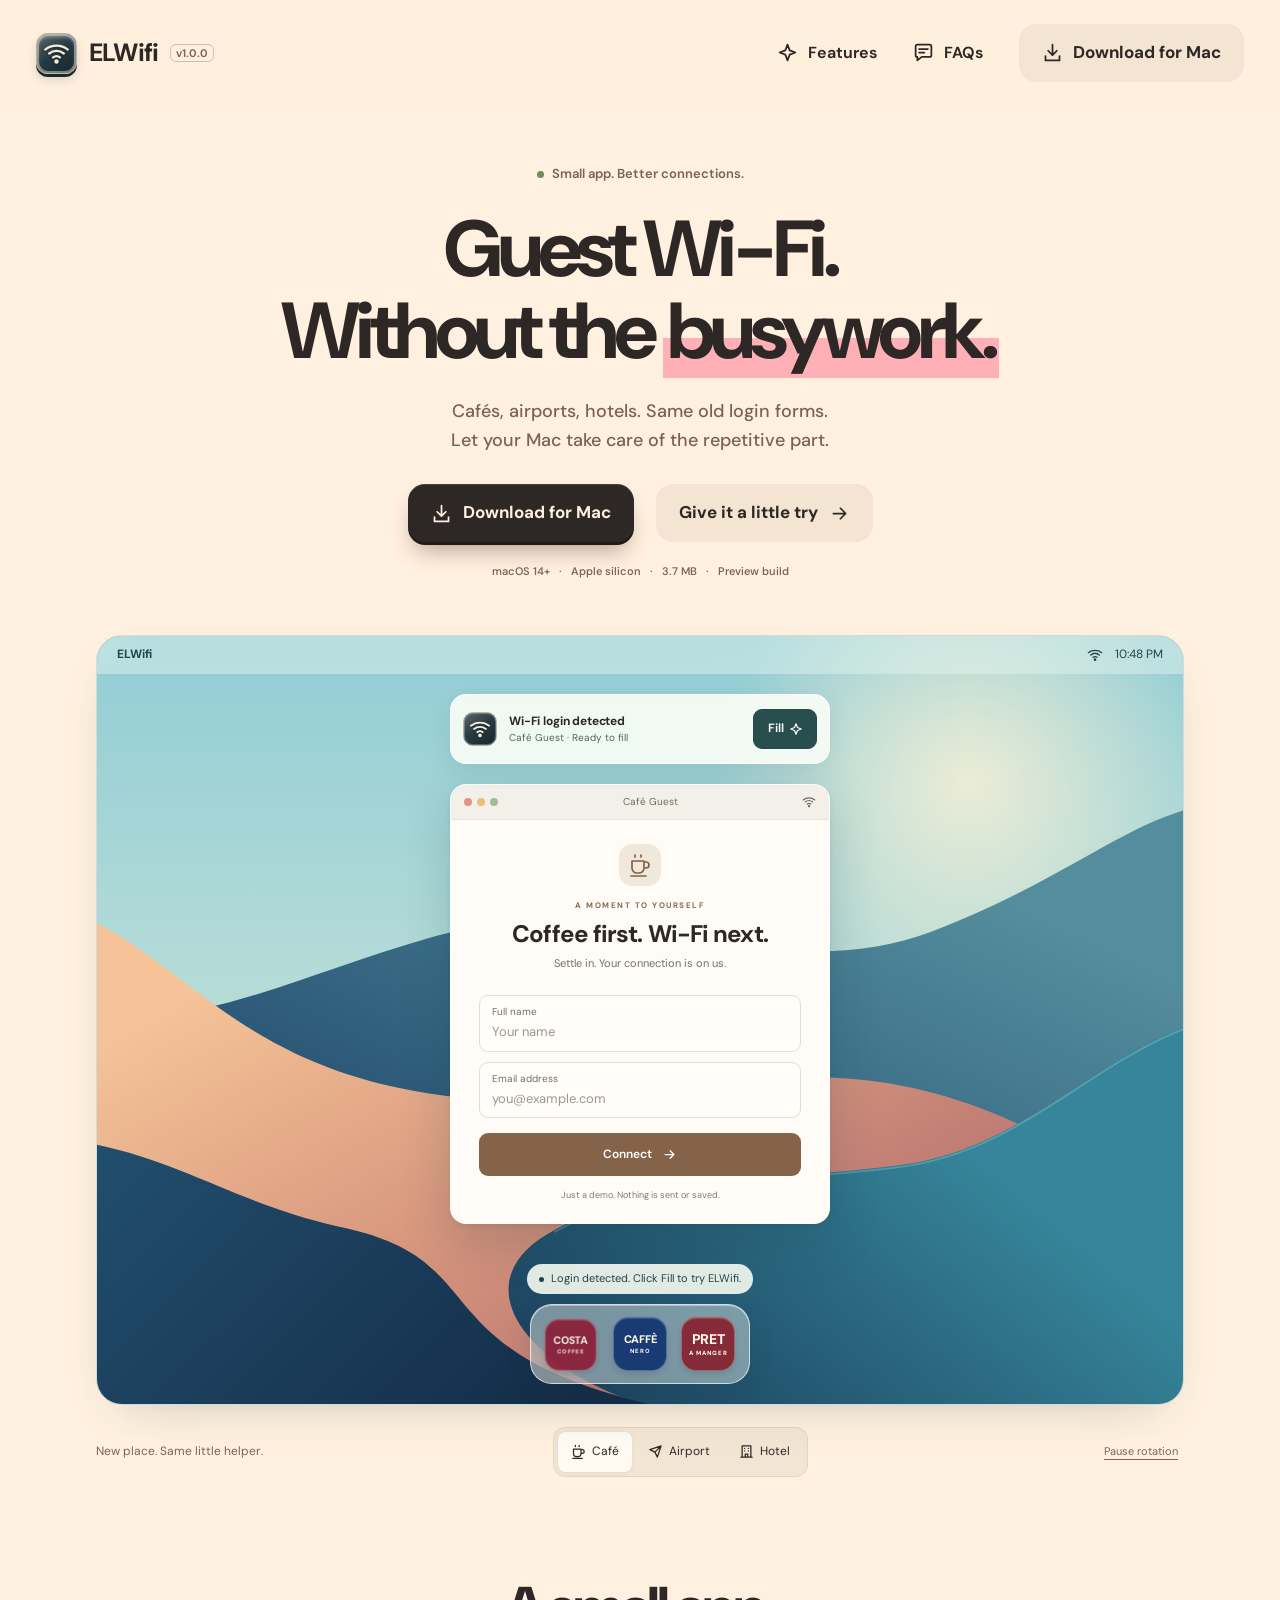
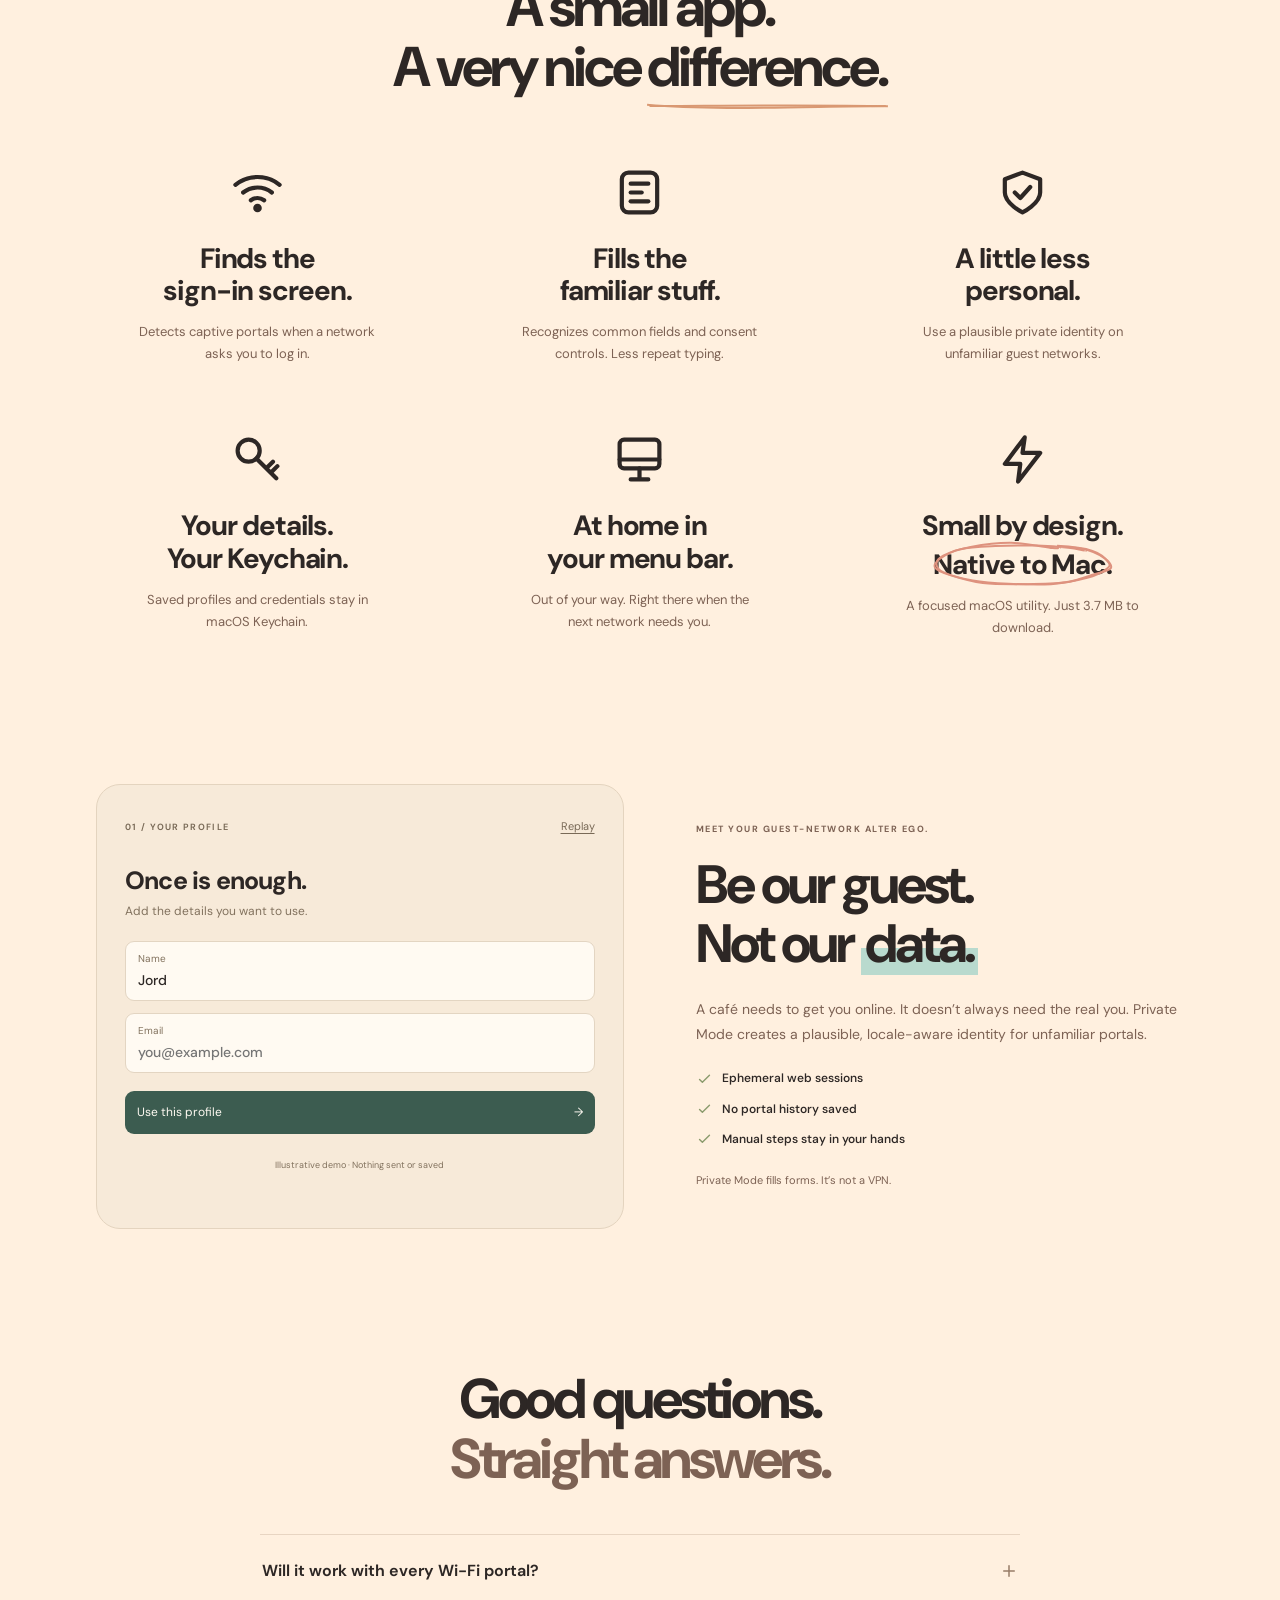
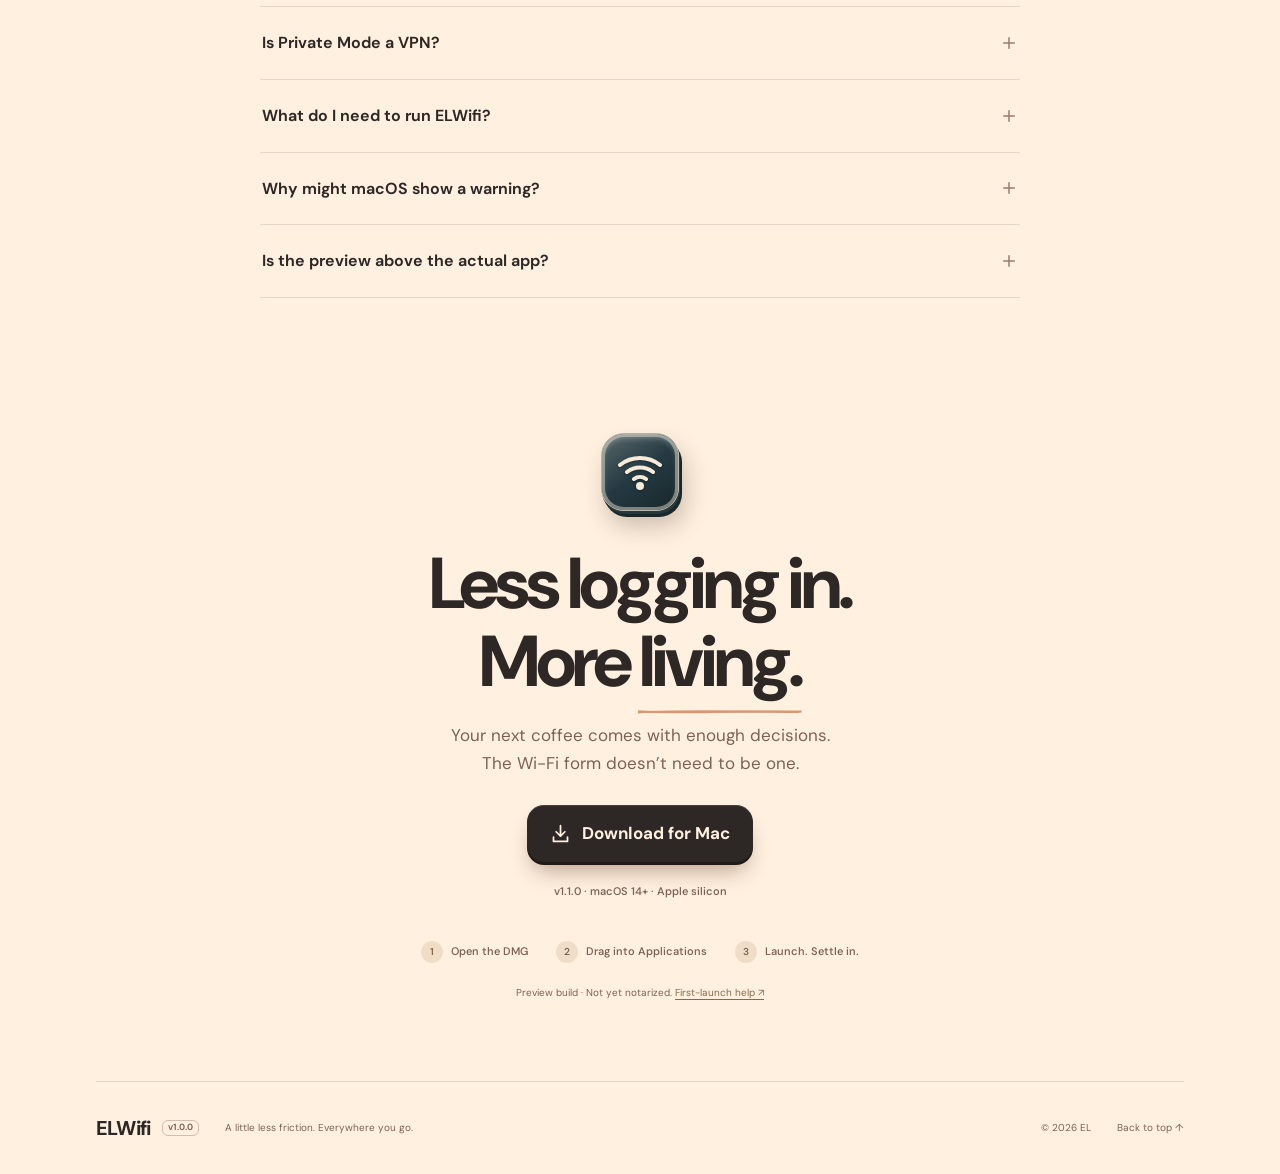
==== elwifi/index.html @ f9d429a5 "Show current app download size" ====
<!doctype html>
<html lang="en">
  <head>
    <meta charset="UTF-8" />
    <link rel="canonical" href="https://duuberian.com/elwifi/" />
    <meta name="viewport" content="width=device-width, initial-scale=1" />
    <meta name="theme-color" content="#fff0df" />
    <meta
      name="description"
      content="Guest Wi-Fi without the busywork. ELWifi helps fill captive portal login forms on your Mac, with private identities and Keychain storage."
    />
    <meta
      property="og:title"
      content="ELWifi — Guest Wi-Fi. Without the busywork."
    />
    <meta
      property="og:description"
      content="A quietly useful Mac app for cafés, airports, and everywhere in between."
    />
    <link rel="icon" href="assets/elwifi-logo.svg" type="image/svg+xml" />
    <link rel="preconnect" href="https://fonts.googleapis.com" />
    <link rel="preconnect" href="https://fonts.gstatic.com" crossorigin />
    <link
      href="https://fonts.googleapis.com/css2?family=DM+Sans:wght@400;450;500;550;600;650;700;750;800&display=swap"
      rel="stylesheet"
    />
    <link rel="preload" href="assets/desktop-wallpaper.svg" as="image" />
    <link rel="stylesheet" href="styles.css?v=16" />
    <title>ELWifi — Guest Wi-Fi. Without the busywork.</title>
  </head>
  <body>
    <a class="skip-link" href="#main">Skip to content</a>
    <svg
      class="icon-library"
      xmlns="http://www.w3.org/2000/svg"
      aria-hidden="true"
    >
      <defs>
        <symbol id="i-wifi" viewBox="0 0 24 24">
          <path
            d="M2 8.5a16 16 0 0 1 20 0M5.5 12a10.5 10.5 0 0 1 13 0M9 15.5a5 5 0 0 1 6 0"
          />
          <circle cx="12" cy="19" r="1" />
        </symbol>
        <symbol id="i-arrow" viewBox="0 0 24 24">
          <path d="M5 12h14m-6-6 6 6-6 6" />
        </symbol>
        <symbol id="i-download" viewBox="0 0 24 24">
          <path d="M12 3v12m-5-5 5 5 5-5M4 16v5h16v-5" />
        </symbol>
        <symbol id="i-shield" viewBox="0 0 24 24">
          <path d="m12 3 8 3v6c0 5-8 9-8 9s-8-4-8-9V6l8-3Z" />
          <path d="m8.5 12 2.5 2.5 4.5-5" />
        </symbol>
        <symbol id="i-form" viewBox="0 0 24 24">
          <rect x="4" y="3" width="16" height="18" rx="3" />
          <path d="M8 8h8M8 12h5M8 16h8" />
        </symbol>
        <symbol id="i-check" viewBox="0 0 24 24">
          <path d="m5 12 4 4L19 6" />
        </symbol>
        <symbol id="i-key" viewBox="0 0 24 24">
          <circle cx="8" cy="8" r="5" />
          <path d="m11.5 11.5 9 9M16 16l3-3m-1 5 3-3" />
        </symbol>
        <symbol id="i-mac" viewBox="0 0 24 24">
          <rect x="3" y="3" width="18" height="13" rx="2" />
          <path d="M8 21h8m-4-5v5M3 12h18" />
        </symbol>
        <symbol id="i-user" viewBox="0 0 24 24">
          <circle cx="12" cy="8" r="4" />
          <path d="M4 21v-2a8 8 0 0 1 16 0v2" />
        </symbol>
        <symbol id="i-plus" viewBox="0 0 24 24">
          <path d="M12 5v14M5 12h14" />
        </symbol>
        <symbol id="i-folder" viewBox="0 0 24 24">
          <path
            d="M3 8V5a2 2 0 0 1 2-2h5l3 4h6a2 2 0 0 1 2 2v10a2 2 0 0 1-2 2H5a2 2 0 0 1-2-2V8Z"
          />
        </symbol>
        <symbol id="i-coffee" viewBox="0 0 24 24">
          <path
            d="M4 8h12v7a5 5 0 0 1-5 5H9a5 5 0 0 1-5-5V8ZM16 9h2a3 3 0 1 1 0 6h-2M3 23h15M7 2v2m6-2v2"
          />
        </symbol>
        <symbol id="i-plane" viewBox="0 0 24 24">
          <path d="m21 3-6 18-4-8-8-4L21 3ZM11 13 21 3" />
        </symbol>
        <symbol id="i-hotel" viewBox="0 0 24 24">
          <path
            d="M5 21V3h14v18M3 21h18M10 21v-5h4v5M9 7h.01M15 7h.01M9 11h.01M15 11h.01"
          />
        </symbol>
        <symbol id="i-spark" viewBox="0 0 24 24">
          <path
            d="m12 3 2.5 6.5L21 12l-6.5 2.5L12 21l-2.5-6.5L3 12l6.5-2.5L12 3Z"
          />
        </symbol>
        <symbol id="i-chat" viewBox="0 0 24 24">
          <path
            d="M5 3h14a2 2 0 0 1 2 2v10a2 2 0 0 1-2 2h-9l-5 4v-4a2 2 0 0 1-2-2V5a2 2 0 0 1 2-2Z"
          />
          <path d="M7 8h10M7 12h6" />
        </symbol>
        <symbol id="i-bolt" viewBox="0 0 24 24">
          <path d="m13 2-9 12h7l-1 8 10-13h-8l1-7Z" />
        </symbol>
        <symbol id="i-reset" viewBox="0 0 24 24">
          <path d="M3 10a9 9 0 1 1 1 8M3 4v6h6" />
        </symbol>
      </defs>
    </svg>
    <header class="site-header">
      <a class="brand" href="#top" aria-label="ELWifi home"
        ><span class="app-icon app-icon-small"
          ><svg class="icon" aria-hidden="true">
            <use href="#i-wifi" /></svg></span
        >ELWifi<span class="version">v1.0.0</span></a
      >
      <nav id="main-nav" aria-label="Main navigation">
        <a href="#how"
          ><svg class="icon" aria-hidden="true"><use href="#i-spark" /></svg
          >Features</a
        ><a href="#faq"
          ><svg class="icon" aria-hidden="true"><use href="#i-chat" /></svg
          >FAQs</a
        ><a
          class="button button-soft header-download"
          href="downloads/ELWifi.dmg"
          download
          ><svg class="icon" aria-hidden="true"><use href="#i-download" /></svg
          >Download for Mac</a
        >
      </nav>
      <button
        class="menu-button"
        type="button"
        aria-label="Open menu"
        aria-controls="main-nav"
        aria-expanded="false"
      >
        <span></span><span></span>
      </button>
    </header>
    <main id="main">
      <section class="hero wrap" id="top">
        <p class="hero-overline">
          <span class="status-dot"></span> Small app. Better connections.
        </p>
        <h1>
          Guest Wi-Fi.<br />Without the <span class="marker">busywork.</span>
        </h1>
        <p class="hero-intro">
          Cafés, airports, hotels. Same old login forms.<br />Let your Mac take
          care of the repetitive part.
        </p>
        <div class="hero-actions">
          <a class="button button-primary" href="downloads/ELWifi.dmg" download
            ><svg class="icon" aria-hidden="true">
              <use href="#i-download" /></svg
            >Download for Mac</a
          ><a class="button button-soft" href="#demo"
            >Give it a little try<svg class="icon" aria-hidden="true">
              <use href="#i-arrow" /></svg
          ></a>
        </div>
        <p class="compatibility">
          macOS 14+ <span>·</span> Apple silicon <span>·</span> 3.7 MB
          <span>·</span> Preview build
        </p>
      </section>
      <section
        class="demo-section wrap"
        id="demo"
        aria-label="Interactive ELWifi demonstration"
      >
        <div class="desktop" data-state="detecting" data-network="cafe">
          <div class="desktop-menubar">
            <span class="desktop-app"><strong>ELWifi</strong></span>
            <span class="desktop-system"><svg class="icon" aria-hidden="true"><use href="#i-wifi" /></svg><time id="demo-clock" aria-label="Local time"></time></span>
          </div>
          <div class="demo-notification" hidden>
            <span class="app-icon app-icon-tiny"><svg class="icon" aria-hidden="true"><use href="#i-wifi" /></svg></span>
            <div><strong id="notification-title">Wi-Fi login detected</strong><span id="notification-text">Café Guest · Ready to fill</span></div>
            <button id="demo-fill" type="button">Fill<svg class="icon" aria-hidden="true"><use href="#i-spark" /></svg></button>
          </div>
          <div class="portal-window">
            <div class="window-toolbar"><span class="traffic-lights" aria-hidden="true"><i></i><i></i><i></i></span><span id="network-name">Café Guest</span><svg class="icon" aria-hidden="true"><use href="#i-wifi" /></svg></div>
            <div class="portal-content">
              <span class="venue-icon"><svg class="icon" aria-hidden="true"><use id="venue-icon-use" href="#i-coffee" /></svg></span>
              <p class="portal-eyebrow" id="portal-eyebrow">A MOMENT TO YOURSELF</p>
              <h2 id="portal-title">Coffee first. Wi-Fi next.</h2>
              <p class="portal-description" id="portal-description">Settle in. Your connection is on us.</p>
              <form id="portal-form" autocomplete="off">
                <div class="demo-fields" id="demo-fields">
                  <label class="mock-field" for="demo-name"><span>Full name</span><input id="demo-name" type="text" placeholder="Your name" required maxlength="80" autocomplete="off" /></label>
                  <label class="mock-field" for="demo-email"><span>Email address</span><input id="demo-email" type="email" placeholder="you@example.com" required maxlength="120" autocomplete="off" /></label>
                </div>
                <div class="success-content" id="success-content" hidden><span class="success-ring"><svg class="icon" aria-hidden="true"><use href="#i-check" /></svg></span><strong>You’re all set.</strong><p>A little less typing. A little more living.</p></div>
                <button class="demo-action" id="demo-action" type="submit"><span>Connect</span><svg class="icon" aria-hidden="true"><use href="#i-arrow" /></svg></button>
              </form>
              <p class="demo-disclaimer">Just a demo. Nothing is sent or saved.</p>
            </div>
          </div>
          <div class="cafe-dock" role="img" aria-label="Rotating café names: Starbucks, Costa, Caffè Nero, Pret and Tim Hortons. Illustrative only.">
            <div class="cafe-dock-track" aria-hidden="true"></div>
          </div>
          <p class="desktop-caption"><span class="status-dot"></span><span id="demo-caption">Looking for a Wi-Fi login…</span></p>
        </div>
        <div class="demo-controls">
          <p>New place. Same little helper.</p>
          <div class="network-picker" role="group" aria-label="Choose a demo network">
            <button type="button" data-network="cafe" aria-pressed="true"><svg class="icon" aria-hidden="true"><use href="#i-coffee" /></svg>Café</button>
            <button type="button" data-network="airport" aria-pressed="false"><svg class="icon" aria-hidden="true"><use href="#i-plane" /></svg>Airport</button>
            <button type="button" data-network="hotel" aria-pressed="false"><svg class="icon" aria-hidden="true"><use href="#i-hotel" /></svg>Hotel</button>
          </div>
          <button class="demo-pause" id="demo-pause" type="button" aria-pressed="false">Pause rotation</button>
        </div>
        <p
          class="sr-only"
          role="status"
          aria-live="polite"
          id="demo-status"
        ></p>
        <noscript
          ><p class="noscript-note">
            This is an illustrative preview. Enable JavaScript to try the
            form-filling demo; downloads and FAQs work without it.
          </p></noscript
        >
      </section>
      <section class="features wrap section" id="how">
        <h2 class="section-title">
          A small app.<br />A very nice
          <span class="drawn-underline">difference.</span>
        </h2>
        <div class="feature-grid">
          <article>
            <svg class="feature-icon icon feature-wifi" viewBox="0 0 24 24" aria-hidden="true">
              <circle cx="12" cy="19" r="1" />
              <path class="signal-wave" style="--delay: 0ms" d="M9 15.5a5 5 0 0 1 6 0" />
              <path class="signal-wave" style="--delay: 140ms" d="M5.5 12a10.5 10.5 0 0 1 13 0" />
              <path class="signal-wave" style="--delay: 280ms" d="M2 8.5a16 16 0 0 1 20 0" />
            </svg>
            <h3>Finds the<br />sign-in screen.</h3>
            <p>Detects captive portals when a network asks you to log in.</p>
          </article>
          <article>
            <svg class="feature-icon icon feature-form" viewBox="0 0 24 24" aria-hidden="true">
              <rect x="4" y="3" width="16" height="18" rx="3" />
              <path class="form-line" pathLength="1" style="--delay: 0ms" d="M8 8h8" />
              <path class="form-line" pathLength="1" style="--delay: 180ms" d="M8 12h5" />
              <path class="form-line" pathLength="1" style="--delay: 360ms" d="M8 16h8" />
            </svg>
            <h3>Fills the<br />familiar stuff.</h3>
            <p>
              Recognizes common fields and consent controls. Less repeat typing.
            </p>
          </article>
          <article>
            <svg class="feature-icon icon feature-shield" viewBox="0 0 24 24" aria-hidden="true">
              <path class="shield-outline" d="m12 3 8 3v6c0 5-8 9-8 9s-8-4-8-9V6l8-3Z" />
              <path class="shield-check" pathLength="1" d="m8.5 12 2.5 2.5 4.5-5" />
            </svg>
            <h3>A little less<br />personal.</h3>
            <p>
              Use a plausible private identity on unfamiliar guest networks.
            </p>
          </article>
          <article>
            <svg class="feature-icon icon feature-key" viewBox="0 0 24 24" aria-hidden="true">
              <g class="key-body"><circle cx="8" cy="8" r="5" />
                <path d="m11.5 11.5 9 9M16 16l3-3m-1 5 3-3" /></g>
              <path class="key-click icon-detail" pathLength="1" d="M18 5h3M18 2l2-2M20 8l2 1" />
            </svg>
            <h3>Your details.<br />Your Keychain.</h3>
            <p>Saved profiles and credentials stay in macOS Keychain.</p>
          </article>
          <article>
            <svg class="feature-icon icon feature-mac" viewBox="0 0 24 24" aria-hidden="true">
              <rect x="3" y="3" width="18" height="13" rx="2" />
              <path d="M8 21h8m-4-5v5M3 12h18" />
              <rect class="screen-light icon-detail" x="5" y="5" width="14" height="5" rx="1" stroke="none" fill="currentColor" />
              <path class="screen-menu icon-detail" pathLength="1" d="M6 7h3m3 0h6" />
            </svg>
            <h3>At home in<br />your menu bar.</h3>
            <p>Out of your way. Right there when the next network needs you.</p>
          </article>
          <article>
            <svg class="feature-icon icon feature-bolt" viewBox="0 0 24 24" aria-hidden="true">
              <path class="bolt-outline" d="m13 2-9 12h7l-1 8 10-13h-8l1-7Z" />
              <path class="bolt-charge icon-detail" pathLength="1" d="m13 2-9 12h7l-1 8 10-13h-8l1-7Z" />
              <path class="bolt-rays icon-detail" d="m3 4 2 2m14 12 2 2M1 17h3m16-13h3" />
            </svg>
            <h3>
              Small by design.<br /><span class="drawn-circle"
                >Native to Mac.</span
              >
            </h3>
            <p>A focused macOS utility. Just 3.7 MB to download.</p>
          </article>
        </div>
      </section>
      <section class="privacy wrap" id="privacy">
        <div class="privacy-art profile-demo" aria-label="How a saved profile fills a Wi-Fi login">
          <div class="profile-demo-heading"><span id="profile-step">01 / YOUR PROFILE</span><button type="button" id="profile-replay">Replay</button></div>
          <form id="profile-demo-form" autocomplete="off">
            <h3>Once is enough.</h3>
            <p>Add the details you want to use.</p>
            <label>Name<input id="profile-name" placeholder="Your guest name" required maxlength="80" /></label>
            <label>Email<input id="profile-email" type="email" placeholder="you@example.com" required maxlength="120" /></label>
            <button class="profile-primary" type="submit">Use this profile <span aria-hidden="true">→</span></button>
          </form>
          <div id="profile-login" hidden>
            <div class="profile-detected"><svg class="icon" aria-hidden="true"><use href="#i-wifi" /></svg><span>Wi-Fi login detected</span><button type="button" id="profile-fill">Fill</button></div>
            <h3>Hello, café Wi-Fi.</h3>
            <p>Your profile is ready when you need it.</p>
            <div class="profile-result"><span>Name</span><strong id="profile-result-name">Your name</strong></div>
            <div class="profile-result"><span>Email</span><strong id="profile-result-email">Your email</strong></div>
            <p id="profile-result-status" role="status">One click. Your details, filled in.</p>
          </div>
          <p class="profile-footnote">Illustrative demo · Nothing sent or saved</p>
        </div>
        <div class="privacy-copy">
          <p class="eyebrow">MEET YOUR GUEST-NETWORK ALTER EGO.</p>
          <h2>
            Be our guest.<br />Not our
            <span class="marker marker-small">data.</span>
          </h2>
          <p>
            A café needs to get you online. It doesn’t always need the real you.
            Private Mode creates a plausible, locale-aware identity for
            unfamiliar portals.
          </p>
          <ul>
            <li>
              <svg class="icon" aria-hidden="true"><use href="#i-check" /></svg
              >Ephemeral web sessions
            </li>
            <li>
              <svg class="icon" aria-hidden="true"><use href="#i-check" /></svg
              >No portal history saved
            </li>
            <li>
              <svg class="icon" aria-hidden="true"><use href="#i-check" /></svg
              >Manual steps stay in your hands
            </li>
          </ul>
          <p class="privacy-note">Private Mode fills forms. It’s not a VPN.</p>
        </div>
      </section>
      <section class="faq section wrap" id="faq">
        <h2 class="section-title">
          Good questions.<br /><span class="muted">Straight answers.</span>
        </h2>
        <div class="faq-list">
          <details>
            <summary>
              Will it work with every Wi-Fi portal?<svg
                class="icon"
                aria-hidden="true"
              >
                <use href="#i-plus" />
              </svg>
            </summary>
            <p>
              ELWifi recognizes common login fields and consent controls, but
              portals vary. CAPTCHAs, payment screens, verification codes, and
              unusual steps still need your attention. It helps with sign-in; it
              doesn’t bypass network access requirements.
            </p>
          </details>
          <details>
            <summary>
              Is Private Mode a VPN?<svg class="icon" aria-hidden="true">
                <use href="#i-plus" />
              </svg>
            </summary>
            <p>
              No. Private Mode generates an identity for portal form fields. It
              doesn’t encrypt your internet traffic, hide your IP address, or
              make a public network secure. Use a trusted VPN if you need that
              protection.
            </p>
          </details>
          <details>
            <summary>
              What do I need to run ELWifi?<svg class="icon" aria-hidden="true">
                <use href="#i-plus" />
              </svg>
            </summary>
            <p>
              An Apple silicon Mac running macOS 14 or later. Download the 2.7
              MB disk image, open it, drag ELWifi into Applications, then launch
              the app. You’ll find it in your menu bar.
            </p>
          </details>
          <details id="launch-faq">
            <summary>
              Why might macOS show a warning?<svg
                class="icon"
                aria-hidden="true"
              >
                <use href="#i-plus" />
              </svg>
            </summary>
            <p>
              This preview build is not notarized. If macOS blocks launch, try
              right-clicking ELWifi in Applications and choosing Open. On newer
              macOS versions, you may need to allow it in System Settings →
              Privacy &amp; Security. Only open software you trust.
            </p>
          </details>
          <details>
            <summary>
              Is the preview above the actual app?<svg
                class="icon"
                aria-hidden="true"
              >
                <use href="#i-plus" />
              </svg>
            </summary>
            <p>
              It’s an interactive illustration of the workflow, not a live
              version of the macOS app. The example names and email addresses
              are fictional. Nothing is submitted to a network, and the demo
              doesn’t read or change your Wi-Fi settings.
            </p>
          </details>
        </div>
      </section>
      <section class="install wrap" id="install">
        <span class="app-icon app-icon-large"
          ><svg class="icon" aria-hidden="true"><use href="#i-wifi" /></svg
        ></span>
        <h2>
          Less logging in.<br />More
          <span class="drawn-underline">living.</span>
        </h2>
        <p>
          Your next coffee comes with enough decisions.<br />The Wi-Fi form
          doesn’t need to be one.
        </p>
        <a class="button button-primary" href="downloads/ELWifi.dmg" download
          ><svg class="icon" aria-hidden="true"><use href="#i-download" /></svg
          >Download for Mac</a
        >
        <p class="compatibility">v1.1.0 · macOS 14+ · Apple silicon</p>
        <ol class="install-steps">
          <li><span>1</span>Open the DMG</li>
          <li><span>2</span>Drag into Applications</li>
          <li><span>3</span>Launch. Settle in.</li>
        </ol>
        <p class="preview-note">
          Preview build · Not yet notarized.
          <a href="#launch-faq" id="launch-help">First-launch help ↗</a>
        </p>
      </section>
    </main>
    <footer class="wrap">
      <a class="brand" href="#top" aria-label="ELWifi home"
        >ELWifi<span class="version">v1.0.0</span></a
      >
      <p>A little less friction. Everywhere you go.</p>
      <span>© 2026 EL</span><a href="#top">Back to top ↑</a>
    </footer>
    <div class="download-toast" role="status" aria-live="polite">
      <span class="toast-icon"
        ><svg class="icon" aria-hidden="true">
          <use href="#i-download" /></svg></span
      ><span
        ><strong>Your download is starting.</strong
        ><small>Open the DMG, then drag ELWifi to Applications.</small></span
      >
    </div>
    <script src="script.js?v=13"></script>
  </body>
</html>
---- elwifi/styles.css ----
/* ELWifi — warm, tactile, playful. Shared tokens keep product and page coherent. */
:root {
  --paper: #fff0df;
  --ink: #2d2725;
  --muted: #7d6254;
  --soft: #f4e4d2;
  --line: #e8d5c2;
  --pink: #ffb0b6;
  --blue: #244f66;
  --mint: #d5ebc7;
  --font: "DM Sans", sans-serif;
  --spring: cubic-bezier(0.22, 1, 0.36, 1);
}
* {
  box-sizing: border-box;
}
html {
  scroll-behavior: smooth;
  scroll-padding-top: 110px;
}
body {
  margin: 0;
  background: var(--paper);
  color: var(--ink);
  font: 16px/1.6 var(--font);
  -webkit-font-smoothing: antialiased;
}
button,
a,
summary {
  -webkit-tap-highlight-color: transparent;
}
button {
  font: inherit;
  cursor: pointer;
}
a {
  color: inherit;
  text-decoration: none;
}
button {
  color: inherit;
}
h1,
h2,
h3,
p {
  margin: 0;
}
h1,
h2,
h3 {
  line-height: 1.08;
  letter-spacing: -0.055em;
  font-weight: 750;
}
svg {
  display: block;
}
.icon {
  width: 24px;
  height: 24px;
  fill: none;
  stroke: currentColor;
  stroke-width: 2;
  stroke-linecap: round;
  stroke-linejoin: round;
  flex-shrink: 0;
}
.icon-library {
  position: absolute;
  width: 0;
  height: 0;
  overflow: hidden;
}
.wrap {
  width: min(1088px, calc(100% - 64px));
  margin-inline: auto;
}
.section {
  padding-block: 105px;
}
.section-title {
  font-size: 56px;
  text-align: center;
}
.muted {
  color: var(--muted);
}
[hidden] {
  display: none !important;
}
.sr-only {
  position: absolute;
  width: 1px;
  height: 1px;
  padding: 0;
  margin: -1px;
  overflow: hidden;
  clip-path: inset(50%);
  white-space: nowrap;
  border: 0;
}
::selection {
  background: var(--pink);
  color: var(--ink);
}
a:focus-visible,
button:focus-visible,
summary:focus-visible {
  outline: 3px solid #32718b;
  outline-offset: 5px;
}
.skip-link {
  position: fixed;
  top: -100px;
  left: 20px;
  z-index: 30;
  padding: 12px 22px;
  background: var(--ink);
  color: var(--paper);
  border-radius: 12px;
}
.skip-link:focus {
  top: 12px;
}
.site-header {
  position: sticky;
  top: 0;
  z-index: 20;
  display: flex;
  align-items: center;
  justify-content: space-between;
  gap: 24px;
  min-height: 106px;
  padding: 22px 36px;
  background: #fff0dfe8;
  backdrop-filter: blur(18px);
}
.brand {
  display: inline-flex;
  align-items: center;
  gap: 12px;
  font-size: 25px;
  font-weight: 750;
  letter-spacing: -0.8px;
}
.version {
  align-self: center;
  margin-top: 0;
  padding: 1px 5px;
  border: 1px solid #d7bcaa;
  border-radius: 6px;
  font-size: 11px;
  color: var(--muted);
  font-weight: 650;
  letter-spacing: -0.1px;
  line-height: 1.3;
}
.app-icon {
  display: grid;
  place-items: center;
  width: 54px;
  height: 54px;
  flex-shrink: 0;
  border-radius: 16px;
  background: linear-gradient(145deg, #5a676b, #243a42 50%, #18272b);
  border: 1px solid #b8b3a6;
  box-shadow:
    inset 0 0 0 2px #e2d9c87a,
    inset 0 3px 4px #ffffff63,
    0 3px 0 #1a292e,
    0 6px 10px #31241926;
  color: #f6ebd9;
}
.app-icon .icon {
  width: 32px;
  height: 32px;
  filter: drop-shadow(0 1px 1px #0005);
}
.app-icon-small {
  width: 41px;
  height: 41px;
  border-radius: 12px;
}
.app-icon-small .icon {
  width: 27px;
  height: 27px;
}
.site-header nav {
  display: flex;
  align-items: center;
  gap: 36px;
  font-weight: 650;
}
.site-header nav > a {
  display: flex;
  align-items: center;
  gap: 10px;
}
.site-header nav > a:not(.button):hover {
  color: #8c6755;
}
.site-header nav .icon {
  width: 21px;
  height: 21px;
}
.menu-button {
  display: none;
}
.button {
  display: inline-flex;
  align-items: center;
  justify-content: center;
  gap: 11px;
  padding: 17px 23px;
  border-radius: 17px;
  font-size: 17px;
  font-weight: 700;
  line-height: 1.4;
  transition:
    transform 0.25s var(--spring),
    box-shadow 0.25s,
    background 0.25s;
}
.button .icon {
  width: 21px;
  height: 21px;
}
.button-primary {
  background: var(--ink);
  color: var(--paper);
  box-shadow:
    inset 0 1px 1px #ffffff20,
    0 3px 0 #201b17,
    0 14px 22px -7px #56332070;
}
.button-primary:hover {
  transform: translateY(-3px);
  box-shadow:
    inset 0 1px 1px #ffffff20,
    0 3px 0 #201b17,
    0 18px 26px -6px #56332060;
  background: #403430;
}
.button-primary:active {
  transform: translateY(1px);
  box-shadow:
    0 1px 0 #201b17,
    0 5px 12px #56332030;
}
.button-soft {
  background: var(--soft);
}
.button-soft:hover {
  background: #edd9c5;
  transform: translateY(-2px);
}
.hero {
  text-align: center;
  padding-top: 58px;
  padding-bottom: 54px;
}
.hero-overline {
  font-size: 13px;
  font-weight: 600;
  color: var(--muted);
  display: flex;
  align-items: center;
  justify-content: center;
  gap: 8px;
}
.status-dot {
  display: inline-block;
  width: 7px;
  height: 7px;
  border-radius: 50%;
  background: #708c5e;
  flex-shrink: 0;
}
.hero h1 {
  font-size: clamp(54px, 6.2vw, 90px);
  margin: 23px auto 24px;
  letter-spacing: -0.065em;
  line-height: 1.04;
  max-width: 1080px;
}
.marker {
  background: linear-gradient(
    transparent 57%,
    var(--pink) 57%,
    var(--pink) 95%,
    transparent 95%
  );
  padding-inline: 4px;
  border-radius: 3px;
  white-space: nowrap;
}
.hero-intro {
  color: var(--muted);
  font-size: 18px;
  font-weight: 500;
  line-height: 1.6;
}
.hero-actions {
  display: flex;
  justify-content: center;
  align-items: center;
  gap: 22px;
  margin-top: 30px;
}
.compatibility {
  margin-top: 21px;
  font-size: 11px;
  font-weight: 550;
  color: var(--muted);
}
.compatibility span {
  margin-inline: 6px;
}
/* A quiet desktop, one portal, one helpful notification. */
.desktop {
  --venue: #846348;
  --venue-soft: #f1e8dc;
  height: 770px;
  position: relative;
  overflow: hidden;
  isolation: isolate;
  border-radius: 26px;
  border: 1px solid #d0dcd6;
  background: #8bc5ce url("assets/desktop-wallpaper.svg") center/cover;
  box-shadow: 0 18px 48px -30px #314a4b66;
}
.desktop[data-network="airport"] { --venue: #356376; --venue-soft: #e4eef1; }
.desktop[data-network="hotel"] { --venue: #626d50; --venue-soft: #e9ecdf; }
.desktop-menubar { height: 38px; padding: 0 20px; display: flex; align-items: center; justify-content: space-between; background: #edf7f06b; backdrop-filter: blur(15px); color: #24434a; }
.desktop-app, .desktop-system { display: flex; align-items: center; gap: 12px; font-size: 12px; }
.desktop-menubar .icon { width: 16px; height: 16px; }
#demo-clock { font-variant-numeric: tabular-nums; min-width: 48px; }
.demo-notification { position: absolute; top: 58px; left: 50%; transform: translateX(-50%); width: 380px; min-height: 70px; display: flex; align-items: center; gap: 12px; padding: 12px; border: 1px solid #ffffffc9; border-radius: 16px; background: #f9fcf6eb; backdrop-filter: blur(20px); box-shadow: 0 8px 25px #23434b18; z-index: 4; animation: notification-in .35s ease-out; }
@keyframes notification-in { from { opacity: 0; translate: 0 -7px; } to { opacity: 1; translate: 0 0; } }
.app-icon-tiny { width: 34px; height: 34px; border-radius: 10px; flex-shrink: 0; box-shadow: inset 0 0 0 1px #ffffff40; }
.app-icon-tiny .icon { width: 22px; height: 22px; }
.demo-notification > div { flex: 1; min-width: 0; }
.demo-notification strong { display: block; font-size: 12px; letter-spacing: -.15px; line-height: 1.5; }
.demo-notification div > span { display: block; color: #536463; font-size: 10px; line-height: 1.5; }
#demo-fill { flex-shrink: 0; min-width: 64px; min-height: 40px; display: flex; align-items: center; justify-content: center; gap: 5px; padding: 8px 10px; border: 1px solid #264b4b; border-radius: 9px; background: #294e4e; color: #fff; font-size: 12px; font-weight: 650; }
#demo-fill .icon { width: 14px; height: 14px; }
#demo-fill:disabled { cursor: default; background: #e5eee2; border-color: #d5dfd1; color: #496348; }
.portal-window { position: absolute; top: 148px; left: 50%; transform: translateX(-50%); width: 380px; overflow: hidden; border: 1px solid #ffffffcf; border-radius: 16px; background: #fffcf7; box-shadow: 0 18px 50px #183a4533, 0 2px 5px #183a4514; }
.window-toolbar { height: 35px; display: flex; align-items: center; justify-content: space-between; padding: 0 13px; background: #f3f0e9; border-bottom: 1px solid #e9e5dd; color: #706b61; font-size: 10px; }
.window-toolbar > .icon { width: 14px; height: 14px; }
.traffic-lights { display: flex; gap: 5px; }
.traffic-lights i { width: 8px; height: 8px; border-radius: 50%; background: #e39488; }
.traffic-lights i:nth-child(2) { background: #e8c078; }
.traffic-lights i:nth-child(3) { background: #a3bd91; }
.portal-content { padding: 24px 28px 20px; text-align: center; }
.venue-icon { width: 42px; height: 42px; display: grid; place-items: center; margin: 0 auto 13px; border-radius: 13px; background: var(--venue-soft); color: var(--venue); }
.venue-icon .icon { width: 24px; height: 24px; stroke-width: 1.7; }
.portal-eyebrow { font-size: 8px; letter-spacing: 1.5px; color: var(--venue); font-weight: 650; margin-bottom: 8px; }
.portal-content h2 { font-size: 24px; letter-spacing: -.9px; line-height: 1.15; }
.portal-description { margin-top: 8px; color: #766f65; font-size: 11px; }
.demo-fields { display: grid; gap: 10px; margin-top: 22px; }
.mock-field { display: block; padding: 8px 12px; border: 1px solid #e2ddd3; border-radius: 9px; text-align: left; background: #fffefa; transition: background .2s, border-color .2s; }
.mock-field > span { display: block; font-size: 10px; color: #756e63; margin-bottom: 2px; }
.mock-field input { display: block; width: 100%; min-width: 0; padding: 0; border: 0; outline: none; background: transparent; color: #354a40; font: 500 13px/1.6 var(--font); }
.mock-field input::placeholder { color: #9b978e; font-weight: 400; }
.mock-field:focus-within { border-color: #638778; box-shadow: 0 0 0 3px #63877818; }
.desktop[data-state="filled"] .mock-field { background: #f5f8ef; border-color: #b9cbb0; }
.demo-action { width: 100%; min-height: 43px; display: flex; align-items: center; justify-content: center; gap: 10px; margin-top: 15px; padding: 10px 14px; border: 0; border-radius: 9px; background: var(--venue); color: #fff; font-size: 12px; font-weight: 600; transition: filter .2s; }
.demo-action:hover, #demo-fill:not(:disabled):hover { filter: brightness(1.12); }
.demo-action .icon { width: 15px; height: 15px; }
.demo-disclaimer { margin-top: 12px; color: #81796d; font-size: 9px; }
.success-content { height: 140px; display: flex; flex-direction: column; align-items: center; justify-content: center; margin-top: 22px; }
.success-ring { display: grid; place-items: center; width: 42px; height: 42px; margin-bottom: 10px; border-radius: 50%; background: #e8efdf; color: #657c51; }
.success-content > strong { font-size: 18px; letter-spacing: -.5px; }
.success-content > p { margin-top: 6px; color: #766f65; font-size: 11px; }
.desktop-caption { position: absolute; bottom: 110px; left: 50%; transform: translateX(-50%); width: max-content; max-width: calc(100% - 24px); padding: 6px 12px; border-radius: 20px; background: #f5faf0e8; display: flex; align-items: center; justify-content: center; gap: 7px; color: #23414a; font-size: 11px; }
.desktop-caption .status-dot { width: 5px; height: 5px; background: currentColor; }
.demo-controls { display: flex; align-items: center; justify-content: space-between; gap: 16px; margin-top: 22px; }
.demo-controls > p { font-size: 12px; color: var(--muted); }
.network-picker { display: flex; gap: 3px; padding: 4px; border: 1px solid #e6d5c1; border-radius: 12px; background: #f3e5d4; }
.network-picker button { min-height: 40px; display: flex; align-items: center; gap: 6px; padding: 8px 13px; border: 0; border-radius: 8px; background: transparent; font-size: 12px; }
.network-picker .icon { width: 15px; height: 15px; }
.network-picker button[aria-pressed="true"] { background: #fffbf3; box-shadow: 0 1px 4px #654d3012; }
.network-picker button:hover { background: #fffbf399; }
.demo-pause { min-height: 40px; border: 0; background: transparent; color: #796655; font-size: 11px; text-decoration: underline; text-underline-offset: 4px; }
.noscript-note { padding: 15px; text-align: center; font-size: 12px; }
.demo-section [hidden] { display: none !important; }
.features {
  padding-top: 100px;
}
.feature-grid {
  display: grid;
  grid-template-columns: repeat(3, 1fr);
  column-gap: 60px;
  row-gap: 68px;
  margin-top: 68px;
  text-align: center;
}
.feature-icon {
  width: 53px;
  height: 53px;
  margin: 0 auto 24px;
  stroke-width: 1.9;
}
.feature-grid h3 {
  font-size: 28px;
  letter-spacing: -1.1px;
  line-height: 1.15;
}
.feature-grid p {
  font-size: 13px;
  line-height: 1.7;
  color: var(--muted);
  max-width: 240px;
  margin: 14px auto 0;
}
.drawn-circle,
.drawn-underline {
  white-space: nowrap;
}
.drawn-circle {
  display: inline-block;
  margin-top: 6px;
}
.drawn-underline {
  text-decoration: underline;
  text-decoration-color: #eaa67f;
  text-decoration-thickness: 4px;
  text-underline-offset: 7px;
}
.annotations-ready .drawn-underline {
  text-decoration: none;
}
.privacy {
  display: grid;
  grid-template-columns: 1.08fr 1fr;
  gap: 72px;
  align-items: center;
  padding-block: 40px 30px;
}
.privacy-art {
  height: 430px;
  position: relative;
  overflow: hidden;
  border-radius: 32px;
  background: radial-gradient(ellipse at 30% 20%, #f8e4c6, #eed4ba 80%);
  perspective: 1000px;
}
.privacy-orbit {
  width: 430px;
  height: 430px;
  border: 1px solid #d4ac8535;
  border-radius: 50%;
  position: absolute;
  left: -50px;
  top: 45px;
}
.privacy-orbit:before,
.privacy-orbit:after {
  content: "";
  position: absolute;
  inset: 40px;
  border: 1px solid #d4ac8535;
  border-radius: 50%;
}
.privacy-orbit:after {
  inset: 80px;
}
.identity-card {
  position: absolute;
  left: 9%;
  top: 80px;
  width: 82%;
  padding: 24px;
  background: linear-gradient(135deg, #fff9e9, #f3e7cb);
  border: 1px solid #fffdf3;
  border-radius: 18px;
  box-shadow:
    1px 2px 0 #d3bca0,
    3px 5px 0 #cdb495,
    12px 28px 28px #9f715230;
  transform: rotate(-8deg) rotateY(7deg);
  transition: transform 0.5s var(--spring);
}
.identity-top {
  display: flex;
  align-items: center;
  gap: 8px;
  font-size: 7px;
  letter-spacing: 1px;
  color: #9c856c;
  font-weight: 650;
}
.identity-top .icon {
  width: 17px;
  height: 17px;
}
.identity-chip {
  margin-left: auto;
  width: 25px;
  height: 20px;
  background: linear-gradient(40deg, #c8b78b, #eee0b9, #c1af80);
  border: 1px solid #bbaa81;
  border-radius: 5px;
}
.identity-person {
  display: flex;
  align-items: center;
  gap: 14px;
  margin-block: 25px;
}
.avatar {
  width: 48px;
  height: 53px;
  display: grid;
  place-items: center;
  background: #ecdfc3;
  border-radius: 12px;
  color: #a6906b;
}
.avatar .icon {
  width: 28px;
  height: 28px;
}
.identity-person small {
  display: block;
  font-size: 6px;
  letter-spacing: 1px;
  color: #a18d73;
  margin-bottom: 5px;
}
.identity-person strong {
  font-size: 23px;
  letter-spacing: -0.8px;
  line-height: 1.2;
}
.identity-field {
  display: flex;
  flex-direction: column;
  gap: 3px;
  font-size: 10px;
}
.identity-field > span {
  color: #a18d73;
  font-size: 8px;
}
.identity-field strong {
  font-weight: 550;
}
.identity-bottom {
  display: flex;
  justify-content: space-between;
  border-top: 1px solid #e4d7bd;
  margin-top: 20px;
  padding-top: 14px;
  color: #968268;
  font-size: 7px;
}
.identity-bottom > span:first-child {
  display: flex;
  align-items: center;
  gap: 5px;
}
.identity-bottom .status-dot {
  width: 4px;
  height: 4px;
}
.keychain-tag {
  position: absolute;
  right: 7%;
  bottom: 60px;
  display: flex;
  align-items: center;
  gap: 11px;
  background: #fff9ed;
  border: 1px solid #fff;
  border-radius: 13px;
  padding: 14px 18px;
  transform: rotate(5deg);
  box-shadow: 0 12px 20px #a5805c20;
  font-size: 11px;
  font-weight: 650;
}
.keychain-tag .icon {
  width: 21px;
  height: 21px;
  color: #a38d6a;
}
.eyebrow {
  font-size: 9px;
  letter-spacing: 1.5px;
  font-weight: 700;
  color: var(--muted);
}
.privacy-copy h2 {
  font-size: 54px;
  margin-block: 20px 24px;
}
.privacy-copy > p:not(.eyebrow) {
  font-size: 14px;
  color: var(--muted);
  line-height: 1.8;
}
.marker-small {
  --pink: #b9dace;
}
.privacy-copy ul {
  list-style: none;
  padding: 0;
  margin: 22px 0;
  display: grid;
  gap: 11px;
  font-size: 12px;
  font-weight: 550;
}
.privacy-copy li {
  display: flex;
  align-items: center;
  gap: 9px;
}
.privacy-copy li .icon {
  width: 17px;
  height: 17px;
  color: #8b9b6d;
}
.privacy-copy .privacy-note {
  font-size: 11px !important;
  color: var(--muted) !important;
}
.faq {
  padding-top: 110px;
}
.faq-list {
  max-width: 760px;
  margin: 44px auto 0;
  border-top: 1px solid var(--line);
}
details {
  border-bottom: 1px solid var(--line);
}
summary {
  list-style: none;
  display: flex;
  align-items: center;
  justify-content: space-between;
  gap: 20px;
  padding: 23px 2px;
  font-size: 16px;
  font-weight: 650;
  cursor: pointer;
}
summary::-webkit-details-marker {
  display: none;
}
summary .icon {
  width: 18px;
  height: 18px;
  color: #987c68;
  transition: transform 0.25s;
}
details[open] summary .icon {
  transform: rotate(45deg);
}
details p {
  padding: 0 32px 25px 2px;
  font-size: 14px;
  color: var(--muted);
  line-height: 1.8;
}
.install {
  text-align: center;
  padding-block: 30px 80px;
}
.app-icon-large {
  margin: 0 auto 34px;
  width: 78px;
  height: 78px;
  border-radius: 23px;
  transform: translateY(0);
  transition: transform 180ms ease, box-shadow 180ms ease;
  box-shadow:
    inset 0 0 0 3px #e2d9c87a,
    inset 0 4px 6px #ffffff50,
    1px 3px 0 #283739,
    3px 6px 0 #18272b,
    6px 15px 23px #31241940;
}
.app-icon-large .icon {
  width: 48px;
  height: 48px;
}
.install h2 {
  font-size: 72px;
}
.install > p:not(.compatibility):not(.preview-note) {
  font-size: 17px;
  color: var(--muted);
  margin: 22px 0 28px;
}
.install-steps {
  list-style: none;
  padding: 0;
  margin: 40px 0 22px;
  display: flex;
  align-items: center;
  justify-content: center;
  gap: 28px;
  font-size: 11px;
  color: var(--muted);
  font-weight: 550;
}
.install-steps li {
  display: flex;
  align-items: center;
  gap: 8px;
}
.install-steps li > span {
  display: grid;
  place-items: center;
  width: 22px;
  height: 22px;
  border-radius: 50%;
  background: #efddc7;
  color: #775a45;
  font-size: 10px;
}
.preview-note {
  font-size: 10px;
  color: var(--muted);
}
.preview-note a {
  text-decoration: underline;
  text-underline-offset: 3px;
  color: #89684f;
}
footer {
  display: flex;
  align-items: center;
  gap: 26px;
  padding-block: 30px;
  border-top: 1px solid var(--line);
  font-size: 10px;
  color: var(--muted);
}
footer .brand {
  font-size: 20px;
  color: var(--ink);
}
footer p {
  margin-right: auto;
}
footer .version {
  font-size: 9px;
}
.download-toast {
  position: fixed;
  bottom: 24px;
  left: 50%;
  transform: translate(-50%, 25px);
  display: flex;
  align-items: center;
  gap: 12px;
  width: max-content;
  max-width: calc(100% - 32px);
  padding: 15px 20px;
  background: #fffaf0;
  border: 1px solid #e6d3bd;
  border-radius: 17px;
  box-shadow: 0 12px 40px #664a332e;
  z-index: 30;
  opacity: 0;
  visibility: hidden;
  transition:
    opacity 0.2s,
    transform 0.2s,
    visibility 0.2s;
  pointer-events: none;
}
.download-toast.show {
  opacity: 1;
  visibility: visible;
  transform: translate(-50%, 0);
}
.toast-icon {
  width: 38px;
  height: 38px;
  border-radius: 11px;
  display: grid;
  place-items: center;
  background: var(--soft);
  color: #8c7058;
}
.toast-icon .icon {
  width: 20px;
  height: 20px;
}
.download-toast strong,
.download-toast small {
  display: block;
}
.download-toast strong {
  font-size: 13px;
}
.download-toast small {
  font-size: 10px;
  color: var(--muted);
  margin-top: 3px;
}
@media (hover: hover) and (prefers-reduced-motion: no-preference) {
  .privacy-art:hover .identity-card {
    transform: rotate(-4deg) rotateY(2deg) translateY(-4px);
  }
  .app-icon-large:hover {
    transform: translateY(5px) scale(0.98);
    box-shadow:
      inset 0 0 0 3px #e2d9c87a,
      inset 0 2px 4px #ffffff40,
      0 1px 0 #283739,
      1px 2px 0 #18272b,
      2px 5px 10px #31241930;
  }
  .feature-grid article:hover .signal-wave {
    animation: wave-out 850ms ease-out var(--delay) both;
  }
  .feature-grid article:hover .form-line {
    animation: ink-line 500ms ease-out var(--delay) both;
  }
  .feature-grid article:hover .shield-outline {
    animation: shield-protect 1100ms ease-out both;
  }
  .feature-grid article:hover .shield-check {
    animation: ink-line 550ms ease-out 180ms both;
  }
  .feature-grid article:hover .key-body {
    animation: unlock-key 1100ms var(--spring) both;
  }
  .feature-grid article:hover .key-click {
    animation: lock-click 500ms ease-out 350ms both;
  }
  .feature-grid article:hover .screen-light {
    animation: screen-on 1100ms ease-out both;
  }
  .feature-grid article:hover .screen-menu {
    animation: menu-appear 800ms ease-out 220ms both;
  }
  .feature-grid article:hover .bolt-charge {
    animation: charge-trace 950ms ease-out both;
  }
  .feature-grid article:hover .bolt-rays {
    animation: spark-rays 650ms ease-out 400ms both;
  }
}
/* Separate SVG parts keep each gesture tied to the icon's meaning. */
.feature-icon { overflow: visible; }
.icon-detail { opacity: 0; }
.form-line, .shield-check, .key-click, .screen-menu, .bolt-charge {
  stroke-dasharray: 1;
  stroke-dashoffset: 0;
}
.signal-wave { transform-origin: 12px 19px; }
.key-body { transform-origin: 8px 8px; }
.screen-light { transform-origin: 12px 7.5px; }
.bolt-rays { transform-origin: 12px 12px; }
@keyframes wave-out {
  0% { opacity: 0.15; transform: scale(0.82); }
  45% { opacity: 1; transform: scale(1.05); }
  100% { opacity: 1; transform: scale(1); }
}
@keyframes ink-line {
  from { stroke-dashoffset: 1; opacity: 0; }
  10% { opacity: 1; }
  to { stroke-dashoffset: 0; opacity: 1; }
}
@keyframes shield-protect {
  0%, 100% { fill: transparent; }
  35%, 65% { fill: #bed2b8; }
}
@keyframes unlock-key {
  0%, 100% { transform: rotate(0); }
  35%, 55% { transform: rotate(-38deg); }
  75% { transform: rotate(4deg); }
}
@keyframes lock-click {
  0% { opacity: 0; stroke-dashoffset: 1; }
  25%, 55% { opacity: 1; stroke-dashoffset: 0; }
  100% { opacity: 0; stroke-dashoffset: 0; }
}
@keyframes screen-on {
  0% { opacity: 0; transform: scaleY(0.05) scaleX(0.3); }
  20% { opacity: 0.5; transform: scaleY(0.05) scaleX(1); }
  45%, 70% { opacity: 0.16; transform: scale(1); }
  100% { opacity: 0; transform: scale(1); }
}
@keyframes menu-appear {
  0% { opacity: 0; stroke-dashoffset: 1; }
  40%, 70% { opacity: 1; stroke-dashoffset: 0; }
  100% { opacity: 0; stroke-dashoffset: 0; }
}
@keyframes charge-trace {
  0% { opacity: 0; stroke-dashoffset: 1; stroke: #b98336; fill: transparent; }
  40% { opacity: 1; stroke-dashoffset: 0; fill: transparent; }
  60%, 75% { opacity: 1; stroke-dashoffset: 0; fill: #e7bd69; }
  100% { opacity: 0; stroke-dashoffset: 0; fill: transparent; }
}
@keyframes spark-rays {
  0% { opacity: 0; transform: scale(0.7); }
  30% { opacity: 1; transform: scale(1); }
  100% { opacity: 0; transform: scale(1.18); }
}
@media (max-width: 1100px) {
  .hero h1 {
    font-size: 76px;
  }
  .privacy {
    gap: 42px;
  }
  .privacy-copy h2 {
    font-size: 48px;
  }
  .feature-grid {
    column-gap: 35px;
  }
  .feature-grid h3 {
    font-size: 26px;
  }
  .site-header nav {
    gap: 25px;
  }
}
@media (max-width: 900px) {
  .hero h1 {
    font-size: 66px;
  }
  .feature-grid {
    column-gap: 25px;
  }
  .feature-grid h3 {
    font-size: 23px;
  }
  .privacy {
    gap: 30px;
  }
  .identity-card {
    padding: 18px;
    top: 90px;
  }
  .identity-person strong {
    font-size: 20px;
  }
  .identity-person small {
    font-size: 5px;
  }
  .identity-top {
    font-size: 6px;
    letter-spacing: 0.6px;
  }
  .privacy-copy h2 {
    font-size: 43px;
  }
  .privacy-copy > p:not(.eyebrow) {
    font-size: 13px;
  }
  .privacy-art {
    height: 410px;
  }
  .keychain-tag {
    bottom: 58px;
    font-size: 10px;
    padding: 12px;
  }
}
@media (max-width: 700px) {
  html {
    scroll-padding-top: 95px;
  }
  .wrap {
    width: calc(100% - 40px);
  }
  .site-header {
    min-height: 84px;
    padding: 17px 20px;
  }
  .brand {
    font-size: 23px;
    gap: 10px;
  }
  .site-header nav {
    display: none;
    position: absolute;
    left: 20px;
    right: 20px;
    top: 76px;
    padding: 14px;
    background: #fff7eb;
    border: 1px solid var(--line);
    border-radius: 18px;
    box-shadow: 0 15px 25px #5c38231c;
    flex-direction: column;
    align-items: stretch;
    gap: 3px;
  }
  .site-header nav > a:not(.button) {
    padding: 12px;
  }
  .site-header.open nav {
    display: flex;
  }
  .menu-button {
    display: flex;
    flex-direction: column;
    align-items: center;
    justify-content: center;
    gap: 5px;
    width: 44px;
    height: 44px;
    background: var(--soft);
    border: 0;
    border-radius: 13px;
  }
  .menu-button span {
    width: 18px;
    height: 2px;
    border-radius: 2px;
    background: var(--ink);
    transition: transform 0.2s;
  }
  .open .menu-button span:first-child {
    transform: translateY(3.5px) rotate(45deg);
  }
  .open .menu-button span:last-child {
    transform: translateY(-3.5px) rotate(-45deg);
  }
  .hero {
    padding-top: 36px;
    padding-bottom: 40px;
  }
  .hero-overline {
    font-size: 11px;
  }
  .hero h1 {
    font-size: clamp(43px, 7.5vw, 57px);
    line-height: 1.06;
    letter-spacing: -0.065em;
    margin: 22px 0;
  }
  .hero-intro {
    font-size: 15px;
  }
  .hero-actions {
    gap: 13px;
    flex-wrap: wrap;
    margin-top: 25px;
  }
  .button {
    font-size: 14px;
    padding: 15px 18px;
    border-radius: 14px;
  }
  .button .icon {
    width: 18px;
    height: 18px;
  }
  .compatibility {
    font-size: 9px;
    margin-top: 20px;
  }
  .compatibility span {
    margin-inline: 3px;
  }
  .section {
    padding-block: 75px;
  }
  .features {
    padding-top: 75px;
  }
  .section-title {
    font-size: 42px;
  }
  .feature-grid {
    grid-template-columns: repeat(2, 1fr);
    gap: 44px 24px;
    margin-top: 48px;
  }
  .feature-icon {
    width: 44px;
    height: 44px;
    margin-bottom: 18px;
  }
  .feature-grid h3 {
    font-size: 23px;
    letter-spacing: -0.8px;
  }
  .feature-grid p {
    font-size: 11px;
    margin-top: 11px;
    line-height: 1.7;
    max-width: 210px;
  }
  .privacy {
    grid-template-columns: 1fr;
    gap: 34px;
    padding-top: 15px;
  }
  .privacy-copy {
    grid-row: 1;
    text-align: center;
    max-width: 440px;
    margin: auto;
  }
  .privacy-copy h2 {
    font-size: 46px;
  }
  .privacy-copy > p:not(.eyebrow) {
    font-size: 14px;
  }
  .privacy-copy ul {
    width: max-content;
    max-width: 100%;
    margin: 23px auto;
    font-size: 12px;
    text-align: left;
  }
  .privacy-art {
    width: min(440px, 100%);
    justify-self: center;
    height: 370px;
  }
  .identity-card {
    top: 65px;
    padding: 22px;
  }
  .identity-top {
    font-size: 7px;
    letter-spacing: 0.7px;
  }
  .identity-person strong {
    font-size: 24px;
  }
  .identity-person small {
    font-size: 6px;
  }
  .keychain-tag {
    bottom: 42px;
    right: 7%;
    font-size: 11px;
    padding: 12px 17px;
  }
  .faq-list {
    margin-top: 33px;
  }
  summary {
    font-size: 14px;
    padding-block: 21px;
  }
  details p {
    font-size: 12px;
    padding-right: 12px;
  }
  .install {
    padding-top: 20px;
    padding-bottom: 55px;
  }
  .install h2 {
    font-size: clamp(40px, 11vw, 54px);
  }
  .install > p:not(.compatibility):not(.preview-note) {
    font-size: 14px;
  }
  .install-steps {
    gap: 13px;
    flex-wrap: wrap;
    font-size: 10px;
    margin-top: 30px;
  }
  .install-steps li {
    gap: 5px;
  }
  .preview-note {
    font-size: 9px;
  }
  .app-icon-large {
    width: 68px;
    height: 68px;
    border-radius: 21px;
  }
  footer {
    flex-wrap: wrap;
    gap: 18px;
    padding-block: 25px;
  }
  footer p {
    flex: 1;
    text-align: right;
    font-size: 9px;
  }
  footer > span {
    flex: 1;
  }
  footer .brand {
    font-size: 19px;
  }
}
@media (max-width: 400px) {
  .wrap {
    width: calc(100% - 32px);
  }
  .site-header {
    padding-inline: 16px;
  }
  .hero h1 {
    font-size: 43px;
    max-width: 340px;
    margin-inline: auto;
  }
  .hero-intro {
    font-size: 13px;
  }
  .hero-actions {
    flex-direction: column;
    gap: 18px;
  }
  .hero-actions .button-soft {
    background: transparent;
    padding: 0;
    font-size: 12px;
  }
  .hero-actions .button-primary {
    padding: 17px 22px;
    font-size: 15px;
  }
  .hero .compatibility {
    max-width: 240px;
    margin-inline: auto;
    line-height: 1.8;
  }
  .feature-grid {
    gap: 38px 16px;
  }
  .feature-grid h3 {
    font-size: 20px;
  }
  .feature-grid p {
    font-size: 10px;
  }
  .section-title {
    font-size: 37px;
  }
  .identity-card {
    padding: 18px;
  }
  .identity-person {
    gap: 10px;
  }
  .identity-person strong {
    font-size: 21px;
  }
  .identity-person small {
    font-size: 5px;
  }
  .identity-top {
    font-size: 6px;
  }
  .privacy-art {
    height: 350px;
  }
  .identity-bottom {
    font-size: 6px;
  }
  .keychain-tag {
    bottom: 35px;
  }
  .privacy-copy h2 {
    font-size: 43px;
  }
}
@media (prefers-reduced-motion: reduce) {
  html {
    scroll-behavior: auto;
  }
  *,
  *:before,
  *:after {
    animation: none !important;
    transition: none !important;
  }
}

@media (max-width: 700px) {
  .desktop { height: 800px; border-radius: 20px; }
  .desktop-menubar { padding-inline: 16px; }
  .demo-notification, .portal-window { width: min(380px, calc(100% - 28px)); }
  .demo-controls { flex-wrap: wrap; justify-content: center; gap: 9px 16px; }
  .demo-controls > p { width: 100%; text-align: center; margin-bottom: 4px; }
}
@media (max-width: 400px) {
  .portal-content { padding: 22px 17px 18px; }
  .portal-content h2 { font-size: 22px; }
  .mock-field input { font-size: 16px; }
  .demo-notification { padding: 10px; gap: 8px; }
  .demo-notification strong { font-size: 11px; }
  .demo-notification .app-icon-tiny { display: none; }
  .desktop-caption { font-size: 10px; }
}

/* Three café tiles, with space for their spring motion inside the glass dock. */
.cafe-dock {
  position: absolute;
  bottom: 20px;
  left: 50%;
  transform: translateX(-50%);
  padding: 12px 14px;
  border: 1px solid #ffffffa6;
  border-radius: 22px;
  background: #f6faf06b;
  backdrop-filter: blur(20px);
  box-shadow: 0 8px 24px #19374320, inset 0 1px 0 #ffffff66;
}
.cafe-dock-track { position: relative; width: 190px; height: 54px; }
.cafe-tile {
  position: absolute;
  top: 0;
  left: 0;
  width: 54px;
  height: 54px;
  display: flex;
  flex-direction: column;
  align-items: center;
  justify-content: center;
  border: 1px solid #ffffff45;
  border-radius: 15px;
  box-shadow: inset 0 1px 0 #ffffff25, 0 3px 5px #17343d25;
  color: #fff9ec;
  text-align: center;
  font-size: 11px;
  font-weight: 800;
  line-height: 1.15;
  letter-spacing: -.3px;
}
.cafe-tile small { font-size: 6px; letter-spacing: 1px; margin-top: 3px; }
.cafe-tile[data-cafe="starbucks"] { background: #006241; font-size: 8px; letter-spacing: .1px; }
.cafe-tile[data-cafe="starbucks"]::before { content: "★"; font-size: 21px; line-height: 1.1; margin-bottom: 2px; }
.cafe-tile[data-cafe="costa"] { background: #8b1834; }
.cafe-tile[data-cafe="nero"] { background: #183b75; }
.cafe-tile[data-cafe="pret"] { background: #842b37; font-size: 14px; }
.cafe-tile[data-cafe="tims"] { background: #c32730; font-family: Georgia, serif; font-style: italic; font-size: 14px; }

.privacy .profile-demo {
  height: auto;
  min-height: 445px;
  padding: 28px;
  border: 1px solid #e4d4bf;
  border-radius: 24px;
  background: #f7ead9;
  perspective: none;
}
.profile-demo-heading { display: flex; align-items: center; justify-content: space-between; gap: 12px; margin-bottom: 26px; }
.profile-demo-heading > span { font-size: 9px; font-weight: 650; letter-spacing: 1.3px; color: #796a57; }
#profile-replay { border: 0; padding: 5px 0; background: none; color: #796a57; font-size: 11px; text-decoration: underline; text-underline-offset: 3px; }
.profile-demo h3 { font-size: 25px; letter-spacing: -.8px; }
.profile-demo form > p, #profile-login > p { color: #82725e; font-size: 12px; margin: 8px 0 20px; }
.profile-demo label, .profile-result { display: block; margin-top: 12px; padding: 9px 12px; border: 1px solid #e3d5c2; border-radius: 9px; background: #fffaf2; color: #82725e; font-size: 10px; }
.profile-demo input { width: 100%; display: block; padding: 3px 0 0; border: 0; outline: none; background: none; font: 500 14px/1.5 var(--font); color: var(--ink); }
.profile-demo label:focus-within { outline: 2px solid #749283; outline-offset: 2px; }
.profile-primary { display: flex; align-items: center; justify-content: space-between; width: 100%; margin-top: 18px; border: 0; border-radius: 9px; padding: 12px; background: #3c5c50; color: #fffaf2; font-size: 12px; }
.profile-detected { display: flex; align-items: center; gap: 8px; padding: 10px; margin-bottom: 22px; border-radius: 10px; background: #fffaf2; font-size: 11px; }
.profile-detected .icon { width: 18px; height: 18px; }
#profile-fill { margin-left: auto; padding: 8px 12px; border: 0; border-radius: 7px; background: #3c5c50; color: white; font-size: 11px; }
#profile-fill:disabled { background: #dce6d6; color: #49634a; cursor: default; }
.profile-result strong { display: block; margin-top: 3px; overflow-wrap: anywhere; font-size: 14px; font-weight: 500; color: var(--ink); }
.profile-demo .profile-footnote { margin-top: 24px; text-align: center; color: #82725e; font-size: 9px; }
.profile-demo [hidden] { display: none !important; }
@media (max-width: 400px) { .privacy .profile-demo { padding: 20px; } .profile-demo input { font-size: 16px; } }
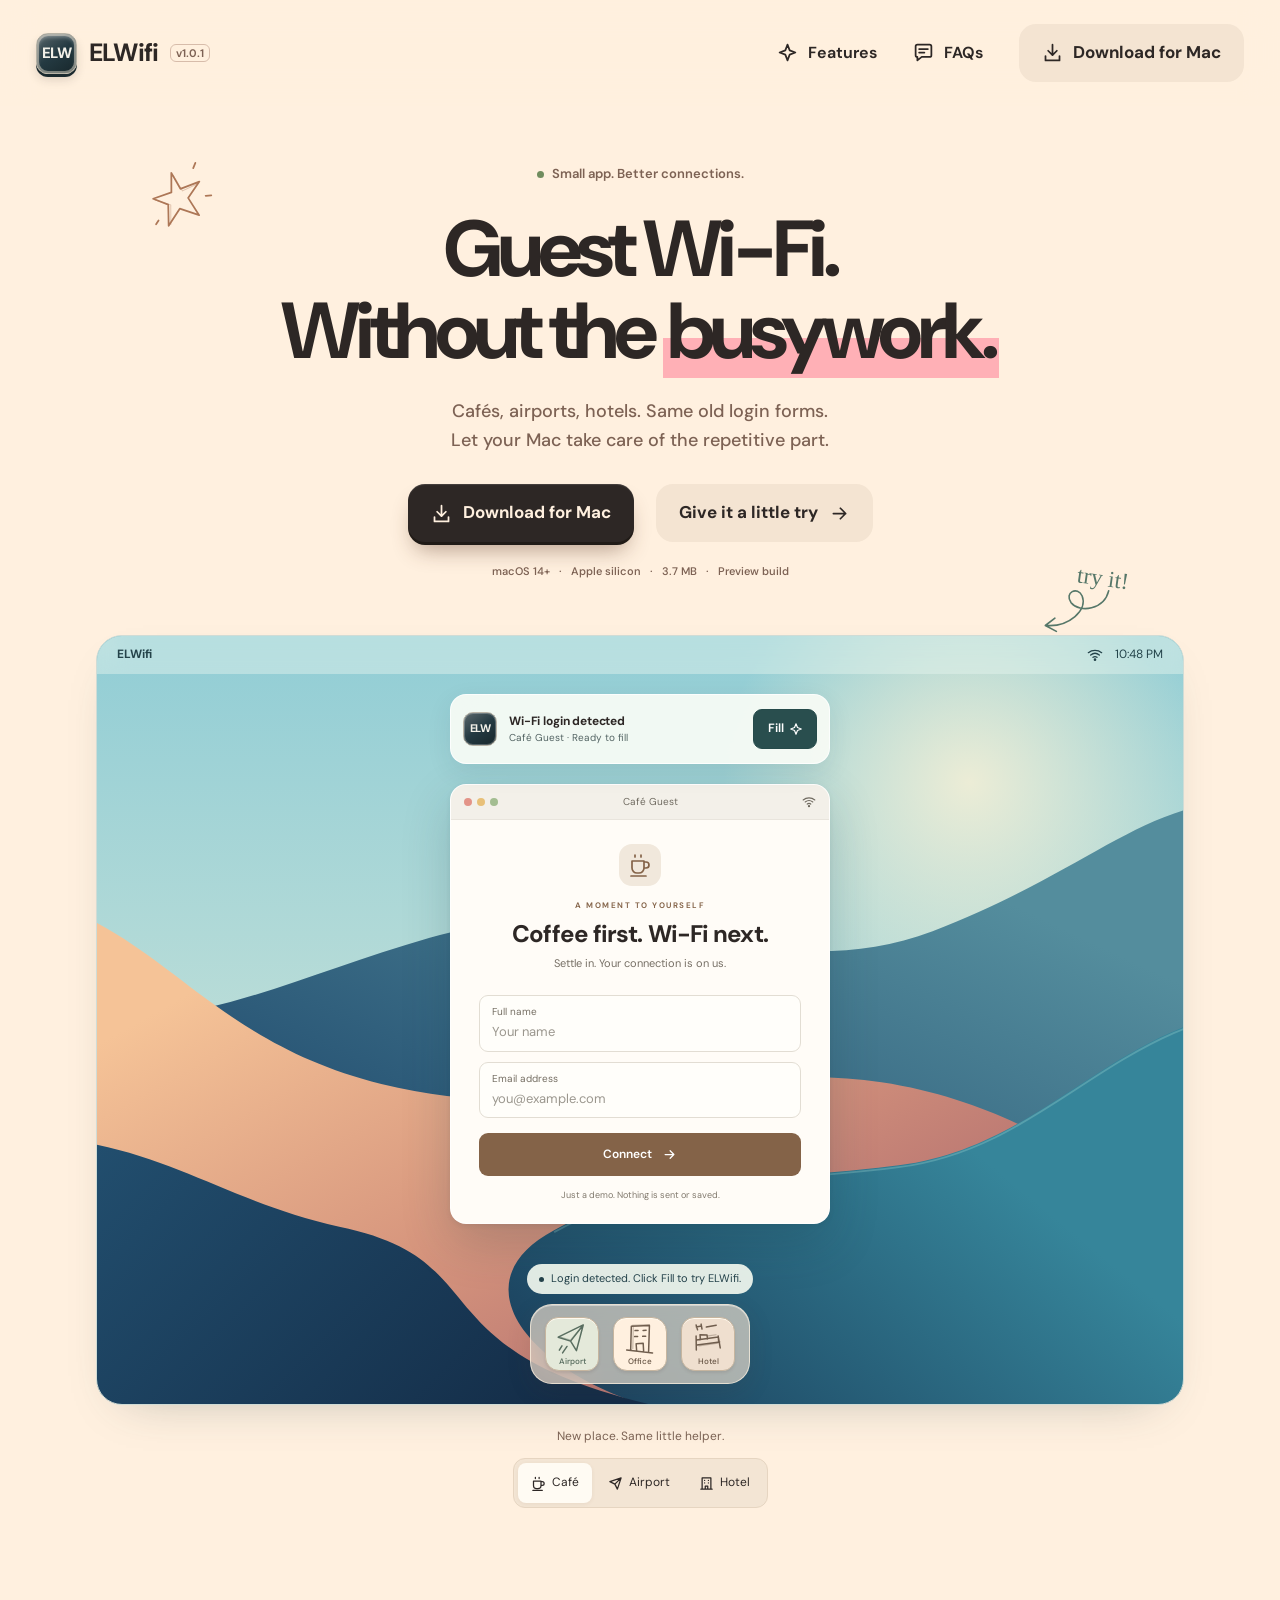
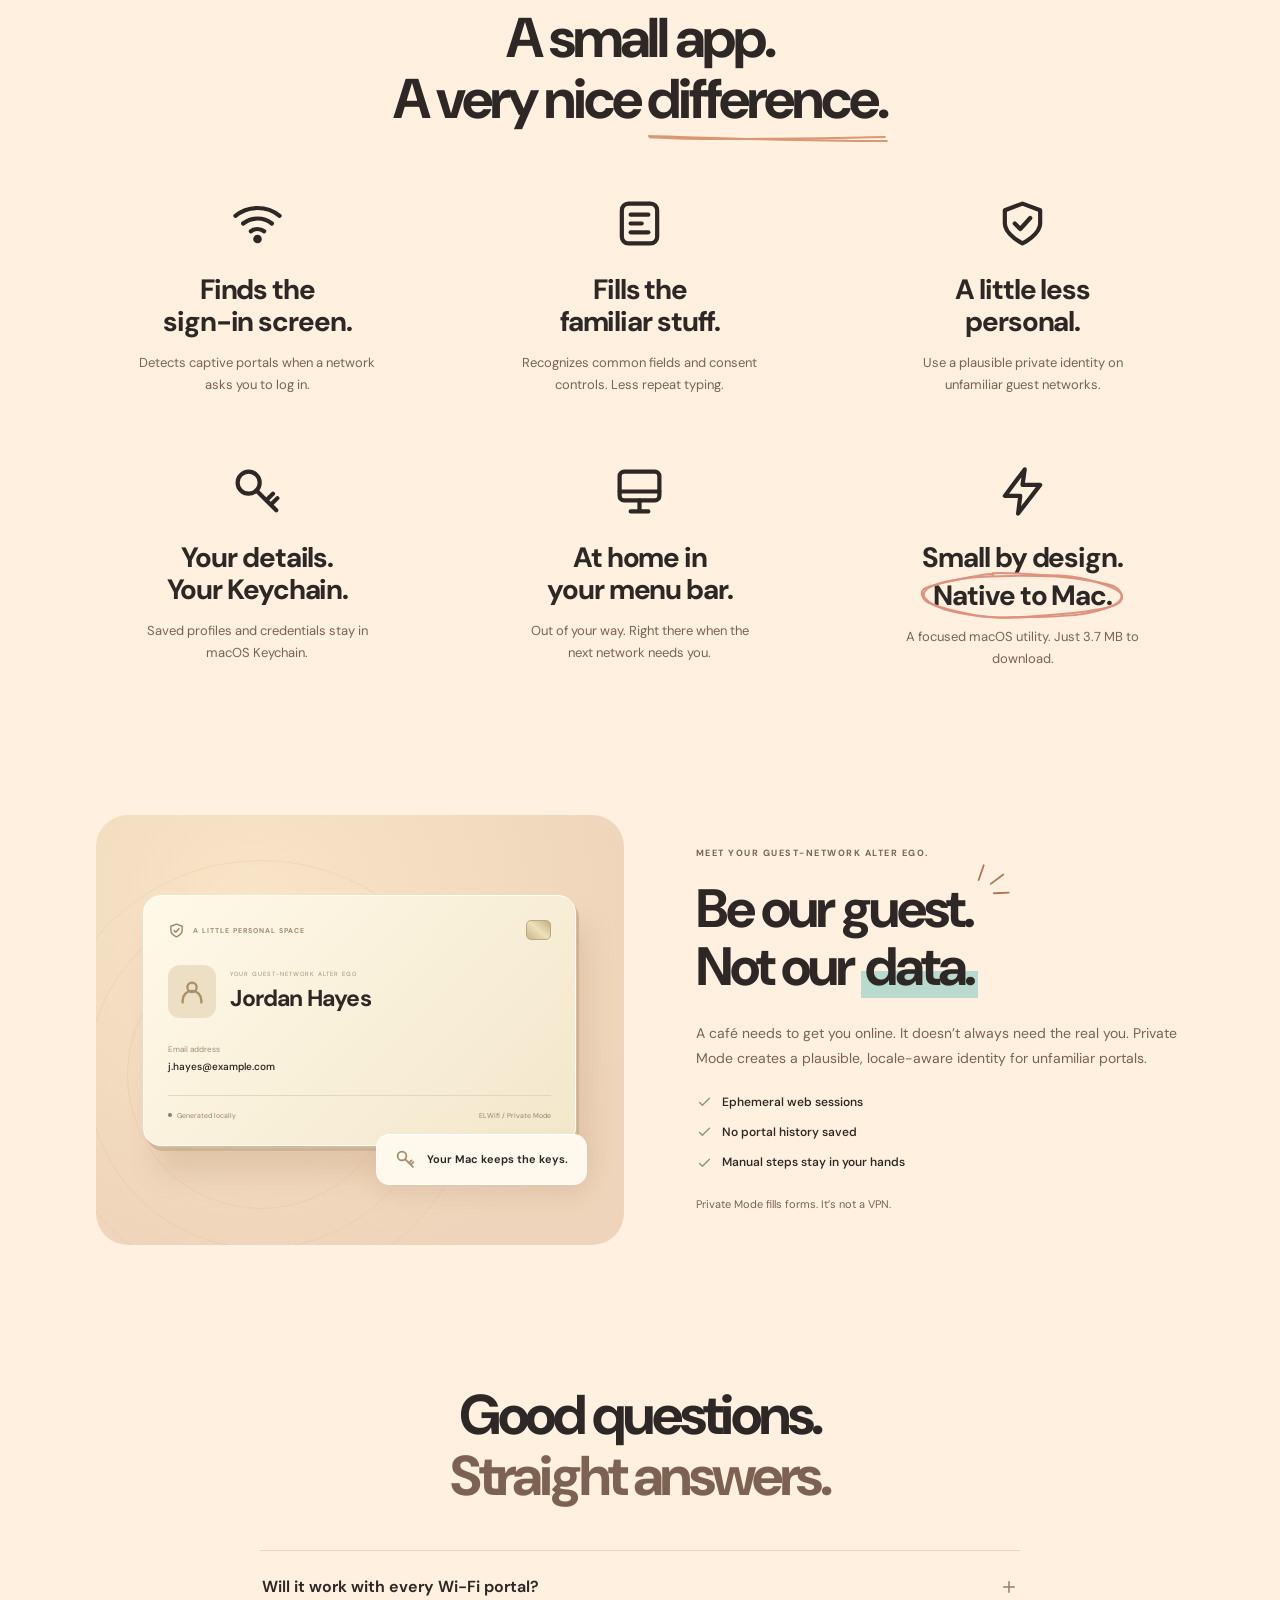
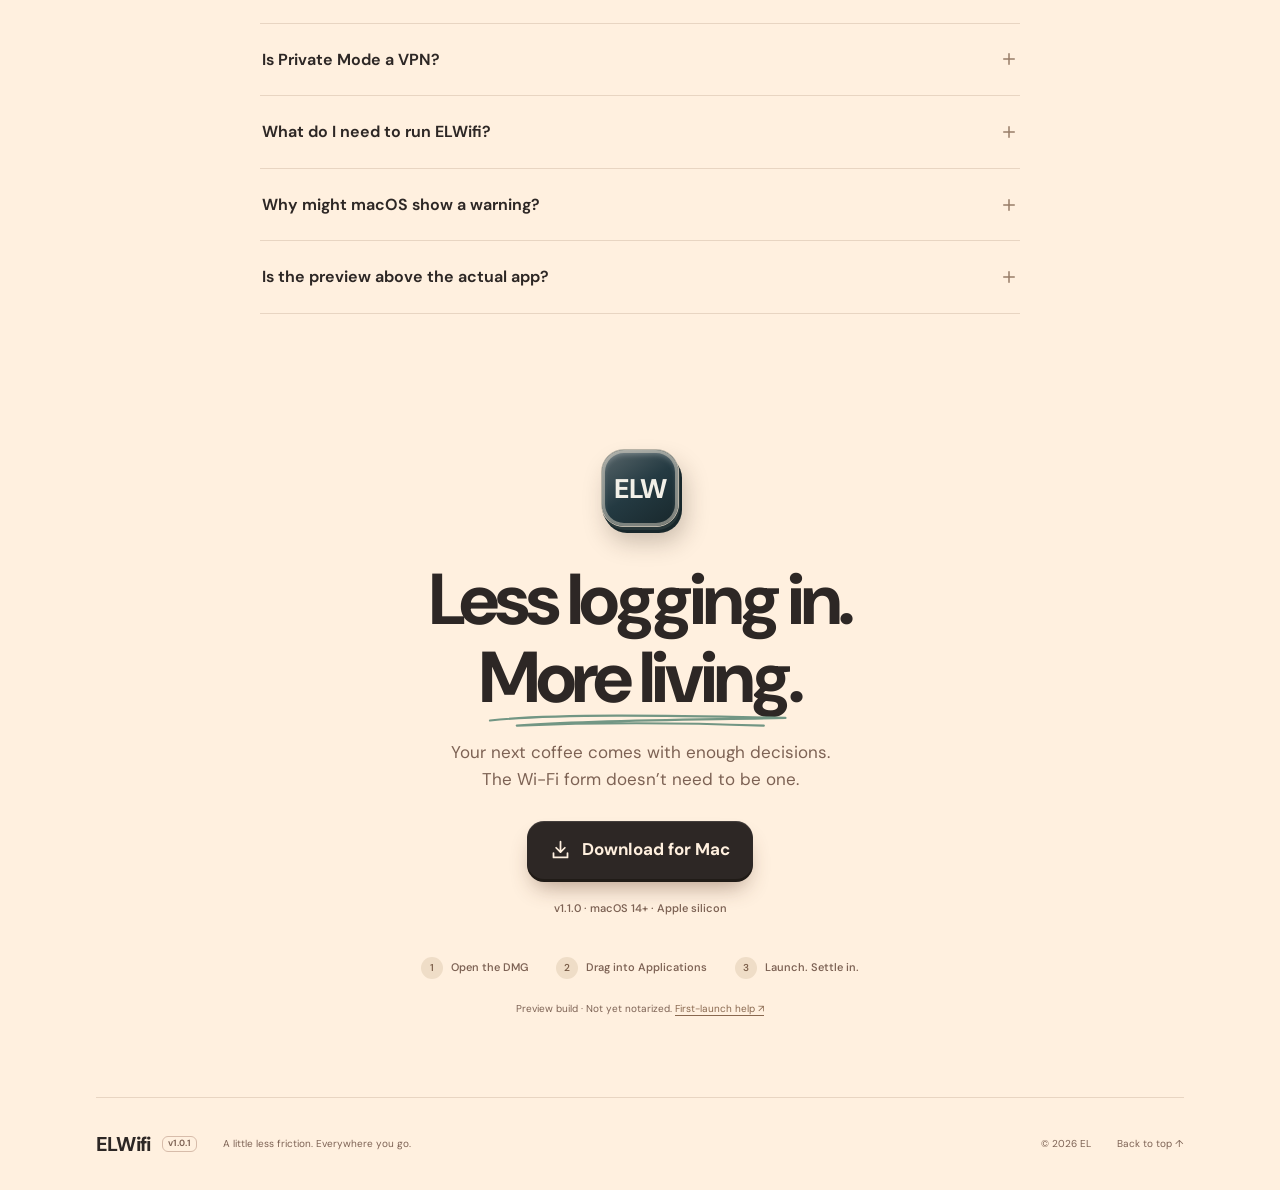
==== commit de905d68: "Publish ELWifi build 183f54f" ====
--- a/elwifi/index.html
+++ b/elwifi/index.html
@@ -25,7 +25,7 @@
       rel="stylesheet"
     />
     <link rel="preload" href="assets/desktop-wallpaper.svg" as="image" />
-    <link rel="stylesheet" href="styles.css?v=16" />
+    <link rel="stylesheet" href="styles.css?v=22" />
     <title>ELWifi — Guest Wi-Fi. Without the busywork.</title>
   </head>
   <body>
@@ -114,9 +114,7 @@
     <header class="site-header">
       <a class="brand" href="#top" aria-label="ELWifi home"
         ><span class="app-icon app-icon-small"
-          ><svg class="icon" aria-hidden="true">
-            <use href="#i-wifi" /></svg></span
-        >ELWifi<span class="version">v1.0.0</span></a
+          ><span class="app-monogram" aria-hidden="true">ELW</span></span>ELWifi<span class="version">v1.0.1</span></a
       >
       <nav id="main-nav" aria-label="Main navigation">
         <a href="#how"
@@ -145,6 +143,11 @@
     </header>
     <main id="main">
       <section class="hero wrap" id="top">
+        <svg class="notebook-doodle hero-star" viewBox="0 0 80 90" aria-hidden="true" focusable="false">
+          <path d="M34 9 41 31 66 27 48 44 57 68 35 55 17 73 22 47 5 36 29 33 34 9Z" />
+          <path class="pencil-echo" d="m36 13 7 21 21-5M20 72l5-24-18-10" />
+          <path d="m62 9 4-6m4 43 7 1M6 64l-4 4" />
+        </svg>
         <p class="hero-overline">
           <span class="status-dot"></span> Small app. Better connections.
         </p>
@@ -175,13 +178,19 @@
         id="demo"
         aria-label="Interactive ELWifi demonstration"
       >
+        <div class="demo-margin-note" aria-hidden="true">
+          <span>try it!</span>
+          <svg class="notebook-doodle" viewBox="0 0 112 72" focusable="false">
+            <path d="M99 8c-6 25-39 31-51 16-10-14 9-23 15-9 8 19-18 42-48 40M26 45 13 55l15 8" />
+          </svg>
+        </div>
         <div class="desktop" data-state="detecting" data-network="cafe">
           <div class="desktop-menubar">
             <span class="desktop-app"><strong>ELWifi</strong></span>
             <span class="desktop-system"><svg class="icon" aria-hidden="true"><use href="#i-wifi" /></svg><time id="demo-clock" aria-label="Local time"></time></span>
           </div>
           <div class="demo-notification" hidden>
-            <span class="app-icon app-icon-tiny"><svg class="icon" aria-hidden="true"><use href="#i-wifi" /></svg></span>
+            <span class="app-icon app-icon-tiny"><span class="app-monogram" aria-hidden="true">ELW</span></span>
             <div><strong id="notification-title">Wi-Fi login detected</strong><span id="notification-text">Café Guest · Ready to fill</span></div>
             <button id="demo-fill" type="button">Fill<svg class="icon" aria-hidden="true"><use href="#i-spark" /></svg></button>
           </div>
@@ -203,7 +212,7 @@
               <p class="demo-disclaimer">Just a demo. Nothing is sent or saved.</p>
             </div>
           </div>
-          <div class="cafe-dock" role="img" aria-label="Rotating café names: Starbucks, Costa, Caffè Nero, Pret and Tim Hortons. Illustrative only.">
+          <div class="cafe-dock" role="img" aria-label="Hand-drawn guest Wi-Fi places: café, airport, office, hotel, library and train station.">
             <div class="cafe-dock-track" aria-hidden="true"></div>
           </div>
           <p class="desktop-caption"><span class="status-dot"></span><span id="demo-caption">Looking for a Wi-Fi login…</span></p>
@@ -215,7 +224,6 @@
             <button type="button" data-network="airport" aria-pressed="false"><svg class="icon" aria-hidden="true"><use href="#i-plane" /></svg>Airport</button>
             <button type="button" data-network="hotel" aria-pressed="false"><svg class="icon" aria-hidden="true"><use href="#i-hotel" /></svg>Hotel</button>
           </div>
-          <button class="demo-pause" id="demo-pause" type="button" aria-pressed="false">Pause rotation</button>
         </div>
         <p
           class="sr-only"
@@ -272,7 +280,6 @@
             <svg class="feature-icon icon feature-key" viewBox="0 0 24 24" aria-hidden="true">
               <g class="key-body"><circle cx="8" cy="8" r="5" />
                 <path d="m11.5 11.5 9 9M16 16l3-3m-1 5 3-3" /></g>
-              <path class="key-click icon-detail" pathLength="1" d="M18 5h3M18 2l2-2M20 8l2 1" />
             </svg>
             <h3>Your details.<br />Your Keychain.</h3>
             <p>Saved profiles and credentials stay in macOS Keychain.</p>
@@ -290,8 +297,6 @@
           <article>
             <svg class="feature-icon icon feature-bolt" viewBox="0 0 24 24" aria-hidden="true">
               <path class="bolt-outline" d="m13 2-9 12h7l-1 8 10-13h-8l1-7Z" />
-              <path class="bolt-charge icon-detail" pathLength="1" d="m13 2-9 12h7l-1 8 10-13h-8l1-7Z" />
-              <path class="bolt-rays icon-detail" d="m3 4 2 2m14 12 2 2M1 17h3m16-13h3" />
             </svg>
             <h3>
               Small by design.<br /><span class="drawn-circle"
@@ -303,29 +308,44 @@
         </div>
       </section>
       <section class="privacy wrap" id="privacy">
-        <div class="privacy-art profile-demo" aria-label="How a saved profile fills a Wi-Fi login">
-          <div class="profile-demo-heading"><span id="profile-step">01 / YOUR PROFILE</span><button type="button" id="profile-replay">Replay</button></div>
-          <form id="profile-demo-form" autocomplete="off">
-            <h3>Once is enough.</h3>
-            <p>Add the details you want to use.</p>
-            <label>Name<input id="profile-name" placeholder="Your guest name" required maxlength="80" /></label>
-            <label>Email<input id="profile-email" type="email" placeholder="you@example.com" required maxlength="120" /></label>
-            <button class="profile-primary" type="submit">Use this profile <span aria-hidden="true">→</span></button>
-          </form>
-          <div id="profile-login" hidden>
-            <div class="profile-detected"><svg class="icon" aria-hidden="true"><use href="#i-wifi" /></svg><span>Wi-Fi login detected</span><button type="button" id="profile-fill">Fill</button></div>
-            <h3>Hello, café Wi-Fi.</h3>
-            <p>Your profile is ready when you need it.</p>
-            <div class="profile-result"><span>Name</span><strong id="profile-result-name">Your name</strong></div>
-            <div class="profile-result"><span>Email</span><strong id="profile-result-email">Your email</strong></div>
-            <p id="profile-result-status" role="status">One click. Your details, filled in.</p>
-          </div>
-          <p class="profile-footnote">Illustrative demo · Nothing sent or saved</p>
+        <div
+          class="privacy-art"
+          role="img"
+          aria-label="Illustrative private identity card for Jordan Hayes, generated locally"
+        >
+          <div class="privacy-orbit" aria-hidden="true"></div>
+          <div class="identity-card" aria-hidden="true">
+            <div class="identity-top">
+              <svg class="icon"><use href="#i-shield" /></svg
+              ><span>A LITTLE PERSONAL SPACE</span
+              ><span class="identity-chip"></span>
+            </div>
+            <div class="identity-person">
+              <span class="avatar"
+                ><svg class="icon"><use href="#i-user" /></svg
+              ></span>
+              <div>
+                <small>YOUR GUEST-NETWORK ALTER EGO</small
+                ><strong>Jordan Hayes</strong>
+              </div>
+            </div>
+            <div class="identity-field">
+              <span>Email address</span><strong>j.hayes@example.com</strong>
+            </div>
+            <div class="identity-bottom">
+              <span><span class="status-dot"></span> Generated locally</span
+              ><span>ELWifi / Private Mode</span>
+            </div>
+          </div>
+          <div class="keychain-tag" aria-hidden="true">
+            <svg class="icon"><use href="#i-key" /></svg
+            ><span>Your Mac keeps the keys.</span>
+          </div>
         </div>
         <div class="privacy-copy">
           <p class="eyebrow">MEET YOUR GUEST-NETWORK ALTER EGO.</p>
           <h2>
-            Be our guest.<br />Not our
+            <span class="notebook-heading">Be our guest.<svg class="notebook-doodle privacy-rays" viewBox="0 0 48 50" aria-hidden="true" focusable="false"><path d="m8 25 9-17M22 32l17-9M24 44l18 2" /></svg></span><br />Not our
             <span class="marker marker-small">data.</span>
           </h2>
           <p>
@@ -432,11 +452,9 @@
       </section>
       <section class="install wrap" id="install">
         <span class="app-icon app-icon-large"
-          ><svg class="icon" aria-hidden="true"><use href="#i-wifi" /></svg
-        ></span>
+          ><span class="app-monogram" aria-hidden="true">ELW</span></span>
         <h2>
-          Less logging in.<br />More
-          <span class="drawn-underline">living.</span>
+          Less logging in.<br /><span class="notebook-living">More living.<svg class="notebook-doodle living-scribble" viewBox="0 0 300 22" preserveAspectRatio="none" aria-hidden="true" focusable="false"><path pathLength="1" d="M5 11C67 3 174 5 291 8 229 10 105 10 31 17c78-4 172-3 239 0" /></svg></span>
         </h2>
         <p>
           Your next coffee comes with enough decisions.<br />The Wi-Fi form
@@ -460,7 +478,7 @@
     </main>
     <footer class="wrap">
       <a class="brand" href="#top" aria-label="ELWifi home"
-        >ELWifi<span class="version">v1.0.0</span></a
+        >ELWifi<span class="version">v1.0.1</span></a
       >
       <p>A little less friction. Everywhere you go.</p>
       <span>© 2026 EL</span><a href="#top">Back to top ↑</a>
@@ -474,6 +492,6 @@
         ><small>Open the DMG, then drag ELWifi to Applications.</small></span
       >
     </div>
-    <script src="script.js?v=13"></script>
+    <script src="script.js?v=15"></script>
   </body>
 </html>
--- a/elwifi/styles.css
+++ b/elwifi/styles.css
@@ -377,14 +377,13 @@
 .success-content > p { margin-top: 6px; color: #766f65; font-size: 11px; }
 .desktop-caption { position: absolute; bottom: 110px; left: 50%; transform: translateX(-50%); width: max-content; max-width: calc(100% - 24px); padding: 6px 12px; border-radius: 20px; background: #f5faf0e8; display: flex; align-items: center; justify-content: center; gap: 7px; color: #23414a; font-size: 11px; }
 .desktop-caption .status-dot { width: 5px; height: 5px; background: currentColor; }
-.demo-controls { display: flex; align-items: center; justify-content: space-between; gap: 16px; margin-top: 22px; }
+.demo-controls { display: flex; flex-direction: column; align-items: center; gap: 12px; margin-top: 22px; text-align: center; }
 .demo-controls > p { font-size: 12px; color: var(--muted); }
 .network-picker { display: flex; gap: 3px; padding: 4px; border: 1px solid #e6d5c1; border-radius: 12px; background: #f3e5d4; }
 .network-picker button { min-height: 40px; display: flex; align-items: center; gap: 6px; padding: 8px 13px; border: 0; border-radius: 8px; background: transparent; font-size: 12px; }
 .network-picker .icon { width: 15px; height: 15px; }
 .network-picker button[aria-pressed="true"] { background: #fffbf3; box-shadow: 0 1px 4px #654d3012; }
 .network-picker button:hover { background: #fffbf399; }
-.demo-pause { min-height: 40px; border: 0; background: transparent; color: #796655; font-size: 11px; text-decoration: underline; text-underline-offset: 4px; }
 .noscript-note { padding: 15px; text-align: center; font-size: 12px; }
 .demo-section [hidden] { display: none !important; }
 .features {
@@ -481,7 +480,8 @@
     1px 2px 0 #d3bca0,
     3px 5px 0 #cdb495,
     12px 28px 28px #9f715230;
-  transform: rotate(-8deg) rotateY(7deg);
+  transform: translate(var(--card-x, 0px), var(--card-y, 0px))
+    scale(var(--card-scale-x, 1), var(--card-scale-y, 1));
   transition: transform 0.5s var(--spring);
 }
 .identity-top {
@@ -578,7 +578,7 @@
   border: 1px solid #fff;
   border-radius: 13px;
   padding: 14px 18px;
-  transform: rotate(5deg);
+  transform: none;
   box-shadow: 0 12px 20px #a5805c20;
   font-size: 11px;
   font-weight: 650;
@@ -809,9 +809,6 @@
   margin-top: 3px;
 }
 @media (hover: hover) and (prefers-reduced-motion: no-preference) {
-  .privacy-art:hover .identity-card {
-    transform: rotate(-4deg) rotateY(2deg) translateY(-4px);
-  }
   .app-icon-large:hover {
     transform: translateY(5px) scale(0.98);
     box-shadow:
@@ -833,36 +830,32 @@
   .feature-grid article:hover .shield-check {
     animation: ink-line 550ms ease-out 180ms both;
   }
+  .feature-grid article:hover .bolt-outline {
+    animation: bolt-warmth 700ms ease-in-out;
+  }
   .feature-grid article:hover .key-body {
-    animation: unlock-key 1100ms var(--spring) both;
-  }
-  .feature-grid article:hover .key-click {
-    animation: lock-click 500ms ease-out 350ms both;
-  }
+    animation: unlock-key 650ms ease-in-out both;
+  }
+
   .feature-grid article:hover .screen-light {
     animation: screen-on 1100ms ease-out both;
   }
   .feature-grid article:hover .screen-menu {
     animation: menu-appear 800ms ease-out 220ms both;
   }
-  .feature-grid article:hover .bolt-charge {
-    animation: charge-trace 950ms ease-out both;
-  }
-  .feature-grid article:hover .bolt-rays {
-    animation: spark-rays 650ms ease-out 400ms both;
-  }
+
+
 }
 /* Separate SVG parts keep each gesture tied to the icon's meaning. */
 .feature-icon { overflow: visible; }
 .icon-detail { opacity: 0; }
-.form-line, .shield-check, .key-click, .screen-menu, .bolt-charge {
+.form-line, .shield-check, .screen-menu {
   stroke-dasharray: 1;
   stroke-dashoffset: 0;
 }
 .signal-wave { transform-origin: 12px 19px; }
 .key-body { transform-origin: 8px 8px; }
 .screen-light { transform-origin: 12px 7.5px; }
-.bolt-rays { transform-origin: 12px 12px; }
 @keyframes wave-out {
   0% { opacity: 0.15; transform: scale(0.82); }
   45% { opacity: 1; transform: scale(1.05); }
@@ -879,14 +872,13 @@
 }
 @keyframes unlock-key {
   0%, 100% { transform: rotate(0); }
-  35%, 55% { transform: rotate(-38deg); }
-  75% { transform: rotate(4deg); }
-}
-@keyframes lock-click {
-  0% { opacity: 0; stroke-dashoffset: 1; }
-  25%, 55% { opacity: 1; stroke-dashoffset: 0; }
-  100% { opacity: 0; stroke-dashoffset: 0; }
-}
+  50% { transform: rotate(-6deg); }
+}
+@keyframes bolt-warmth {
+  0%, 100% { fill: transparent; stroke: currentColor; }
+  50% { fill: #ad775714; stroke: #92755b; }
+}
+
 @keyframes screen-on {
   0% { opacity: 0; transform: scaleY(0.05) scaleX(0.3); }
   20% { opacity: 0.5; transform: scaleY(0.05) scaleX(1); }
@@ -898,17 +890,8 @@
   40%, 70% { opacity: 1; stroke-dashoffset: 0; }
   100% { opacity: 0; stroke-dashoffset: 0; }
 }
-@keyframes charge-trace {
-  0% { opacity: 0; stroke-dashoffset: 1; stroke: #b98336; fill: transparent; }
-  40% { opacity: 1; stroke-dashoffset: 0; fill: transparent; }
-  60%, 75% { opacity: 1; stroke-dashoffset: 0; fill: #e7bd69; }
-  100% { opacity: 0; stroke-dashoffset: 0; fill: transparent; }
-}
-@keyframes spark-rays {
-  0% { opacity: 0; transform: scale(0.7); }
-  30% { opacity: 1; transform: scale(1); }
-  100% { opacity: 0; transform: scale(1.18); }
-}
+
+
 @media (max-width: 1100px) {
   .hero h1 {
     font-size: 76px;
@@ -1304,71 +1287,96 @@
   .desktop-caption { font-size: 10px; }
 }
 
-/* Three café tiles, with space for their spring motion inside the glass dock. */
-.cafe-dock {
-  position: absolute;
-  bottom: 20px;
-  left: 50%;
-  transform: translateX(-50%);
-  padding: 12px 14px;
-  border: 1px solid #ffffffa6;
-  border-radius: 22px;
-  background: #f6faf06b;
-  backdrop-filter: blur(20px);
-  box-shadow: 0 8px 24px #19374320, inset 0 1px 0 #ffffff66;
-}
+/* Paper tiles with original pen sketches of guest Wi-Fi places. */
+.cafe-dock { position: absolute; bottom: 20px; left: 50%; transform: translateX(-50%); padding: 12px 14px; border: 1px solid #fff4e3b3; border-radius: 22px; background: #f4e4d2a6; backdrop-filter: blur(20px); box-shadow: 0 8px 24px #473b3020, inset 0 1px 0 #ffffff66; }
 .cafe-dock-track { position: relative; width: 190px; height: 54px; }
-.cafe-tile {
-  position: absolute;
-  top: 0;
-  left: 0;
-  width: 54px;
-  height: 54px;
-  display: flex;
-  flex-direction: column;
-  align-items: center;
-  justify-content: center;
-  border: 1px solid #ffffff45;
-  border-radius: 15px;
-  box-shadow: inset 0 1px 0 #ffffff25, 0 3px 5px #17343d25;
-  color: #fff9ec;
-  text-align: center;
-  font-size: 11px;
-  font-weight: 800;
-  line-height: 1.15;
-  letter-spacing: -.3px;
-}
-.cafe-tile small { font-size: 6px; letter-spacing: 1px; margin-top: 3px; }
-.cafe-tile[data-cafe="starbucks"] { background: #006241; font-size: 8px; letter-spacing: .1px; }
-.cafe-tile[data-cafe="starbucks"]::before { content: "★"; font-size: 21px; line-height: 1.1; margin-bottom: 2px; }
-.cafe-tile[data-cafe="costa"] { background: #8b1834; }
-.cafe-tile[data-cafe="nero"] { background: #183b75; }
-.cafe-tile[data-cafe="pret"] { background: #842b37; font-size: 14px; }
-.cafe-tile[data-cafe="tims"] { background: #c32730; font-family: Georgia, serif; font-style: italic; font-size: 14px; }
+.cafe-tile { position: absolute; top: 0; left: 0; width: 54px; height: 54px; display: flex; flex-direction: column; align-items: center; justify-content: center; gap: 1px; border: 1px solid #c6b59f; border-radius: 13px 15px 12px 14px; box-shadow: inset 0 1px 0 #fffaf0, 0 2px 3px #473b301c; background: #fff0df; color: #705e4e; }
+.cafe-tile svg { --sketch-tilt: -5deg; width: 32px; height: 34px; fill: none; stroke: currentColor; stroke-width: 1.5; stroke-linecap: round; stroke-linejoin: round; transform: rotate(var(--sketch-tilt)); }
+.cafe-tile:nth-child(even) svg { --sketch-tilt: 4deg; }
+.cafe-tile small { font-size: 8px; line-height: 1; font-weight: 550; }
+.cafe-tile[data-place="airport"], .cafe-tile[data-place="library"] { background: #e4e9da; color: #596e60; }
+.cafe-tile[data-place="hotel"], .cafe-tile[data-place="station"] { background: #efdfcf; }
 
-.privacy .profile-demo {
-  height: auto;
-  min-height: 445px;
-  padding: 28px;
-  border: 1px solid #e4d4bf;
-  border-radius: 24px;
-  background: #f7ead9;
-  perspective: none;
-}
-.profile-demo-heading { display: flex; align-items: center; justify-content: space-between; gap: 12px; margin-bottom: 26px; }
-.profile-demo-heading > span { font-size: 9px; font-weight: 650; letter-spacing: 1.3px; color: #796a57; }
-#profile-replay { border: 0; padding: 5px 0; background: none; color: #796a57; font-size: 11px; text-decoration: underline; text-underline-offset: 3px; }
-.profile-demo h3 { font-size: 25px; letter-spacing: -.8px; }
-.profile-demo form > p, #profile-login > p { color: #82725e; font-size: 12px; margin: 8px 0 20px; }
-.profile-demo label, .profile-result { display: block; margin-top: 12px; padding: 9px 12px; border: 1px solid #e3d5c2; border-radius: 9px; background: #fffaf2; color: #82725e; font-size: 10px; }
-.profile-demo input { width: 100%; display: block; padding: 3px 0 0; border: 0; outline: none; background: none; font: 500 14px/1.5 var(--font); color: var(--ink); }
-.profile-demo label:focus-within { outline: 2px solid #749283; outline-offset: 2px; }
-.profile-primary { display: flex; align-items: center; justify-content: space-between; width: 100%; margin-top: 18px; border: 0; border-radius: 9px; padding: 12px; background: #3c5c50; color: #fffaf2; font-size: 12px; }
-.profile-detected { display: flex; align-items: center; gap: 8px; padding: 10px; margin-bottom: 22px; border-radius: 10px; background: #fffaf2; font-size: 11px; }
-.profile-detected .icon { width: 18px; height: 18px; }
-#profile-fill { margin-left: auto; padding: 8px 12px; border: 0; border-radius: 7px; background: #3c5c50; color: white; font-size: 11px; }
-#profile-fill:disabled { background: #dce6d6; color: #49634a; cursor: default; }
-.profile-result strong { display: block; margin-top: 3px; overflow-wrap: anywhere; font-size: 14px; font-weight: 500; color: var(--ink); }
-.profile-demo .profile-footnote { margin-top: 24px; text-align: center; color: #82725e; font-size: 9px; }
-.profile-demo [hidden] { display: none !important; }
-@media (max-width: 400px) { .privacy .profile-demo { padding: 20px; } .profile-demo input { font-size: 16px; } }
+/* Notebook marks stay in the page margins. */
+.notebook-doodle { fill: none; stroke: currentColor; stroke-width: 2.2; stroke-linecap: round; stroke-linejoin: round; pointer-events: none; user-select: none; }
+.hero, .demo-section { position: relative; }
+.hero-star { position: absolute; width: 64px; height: 74px; top: 57px; left: 5%; color: #ad7757; transform: rotate(-12deg); }
+.pencil-echo { opacity: .38; stroke-width: 1.2; }
+.demo-margin-note { position: absolute; right: 24px; top: -66px; width: 130px; height: 66px; color: #567769; pointer-events: none; user-select: none; }
+.demo-margin-note span { display: block; margin-left: 47px; font-family: "Bradley Hand", "Segoe Print", "Chalkboard SE", cursive; font-size: 23px; line-height: 1; transform: rotate(8deg); }
+.demo-margin-note svg { width: 94px; height: 53px; margin-top: -7px; }
+.notebook-heading, .notebook-living { position: relative; display: inline-block; }
+.privacy-rays { position: absolute; width: 39px; height: 42px; right: -38px; top: -23px; color: #ad7757; transform: rotate(-9deg); }
+.living-scribble { position: absolute; left: 2%; bottom: -13px; width: 96%; height: 19px; color: #729684; stroke-width: 2.5; }
+@media (max-width: 900px) {
+  .hero-star { width: 43px; height: 49px; left: 1%; top: 40px; }
+  .privacy-rays { width: 29px; right: -25px; top: -27px; }
+}
+@media (max-width: 700px) {
+  .hero-star { width: 30px; height: 35px; top: 3px; left: 7%; }
+  .demo-margin-note { display: none; }
+  .privacy-rays { width: 25px; right: -21px; top: -29px; }
+  .living-scribble { height: 14px; bottom: -10px; }
+}
+
+/* Each sketch gets one short gesture; animate the drawing, not the dock tile. */
+@media (hover: hover) and (prefers-reduced-motion: no-preference) {
+  .hero-star { pointer-events: auto; }
+  .demo-margin-note { pointer-events: auto; }
+  .hero-star:hover { animation: doodle-star 700ms ease-in-out; }
+  .demo-margin-note:hover svg { animation: doodle-arrow 650ms ease-in-out; }
+  .demo-margin-note:hover span { animation: doodle-note 650ms ease-in-out; }
+  .notebook-heading:hover .privacy-rays { animation: doodle-rays 600ms ease-out; }
+  .notebook-living:hover .living-scribble path { animation: doodle-underline 650ms ease-in-out; }
+  .cafe-tile svg { transform-origin: 50% 70%; }
+  .cafe-tile[data-place="cafe"]:hover svg { animation: doodle-sip 800ms ease-in-out; }
+  .cafe-tile[data-place="airport"]:hover svg { animation: doodle-flight 900ms ease-in-out; }
+  .cafe-tile[data-place="office"]:hover svg { animation: doodle-office 700ms ease-in-out; }
+  .cafe-tile[data-place="hotel"]:hover svg { animation: doodle-rest 950ms ease-in-out; }
+  .cafe-tile[data-place="library"]:hover svg { animation: doodle-pages 800ms ease-in-out; }
+  .cafe-tile[data-place="station"]:hover svg { animation: doodle-train 850ms ease-in-out; }
+}
+@keyframes doodle-star {
+  0%, 100% { transform: rotate(-12deg); }
+  50% { transform: rotate(-7deg) scale(1.035); }
+}
+@keyframes doodle-arrow {
+  0%, 100% { transform: translate(0, 0); }
+  50% { transform: translate(-2px, 2px); }
+}
+@keyframes doodle-note {
+  0%, 100% { transform: rotate(8deg); }
+  50% { transform: rotate(6deg) translateY(-1px); }
+}
+@keyframes doodle-rays {
+  0%, 100% { transform: rotate(-9deg) scale(1); }
+  50% { transform: rotate(-7deg) scale(1.06); }
+}
+@keyframes doodle-underline {
+  0%, 100% { stroke-width: 2.5; }
+  50% { stroke-width: 3.1; }
+}
+@keyframes doodle-sip {
+  50% { transform: translateY(-1px) rotate(calc(var(--sketch-tilt) - 4deg)); }
+}
+@keyframes doodle-flight {
+  50% { transform: translate(2px, -2px) rotate(var(--sketch-tilt)); }
+}
+@keyframes doodle-office {
+  50% { transform: translateY(-1.5px) rotate(var(--sketch-tilt)); }
+}
+@keyframes doodle-rest {
+  50% { transform: translateY(1px) rotate(calc(var(--sketch-tilt) + 2deg)); }
+}
+@keyframes doodle-pages {
+  50% { transform: perspective(100px) rotateY(-10deg) rotate(var(--sketch-tilt)); }
+}
+@keyframes doodle-train {
+  35% { transform: translateX(1.5px) rotate(var(--sketch-tilt)); }
+  70% { transform: translateX(-1px) rotate(var(--sketch-tilt)); }
+}
+
+.app-monogram { font-size: 19px; font-weight: 800; letter-spacing: -1px; line-height: 1; color: #f2f0e8; }
+.app-icon-small .app-monogram { font-size: 15px; letter-spacing: -.8px; }
+.app-icon-tiny .app-monogram { font-size: 11px; letter-spacing: -.5px; }
+.app-icon-large .app-monogram { font-size: 27px; letter-spacing: -1.4px; }
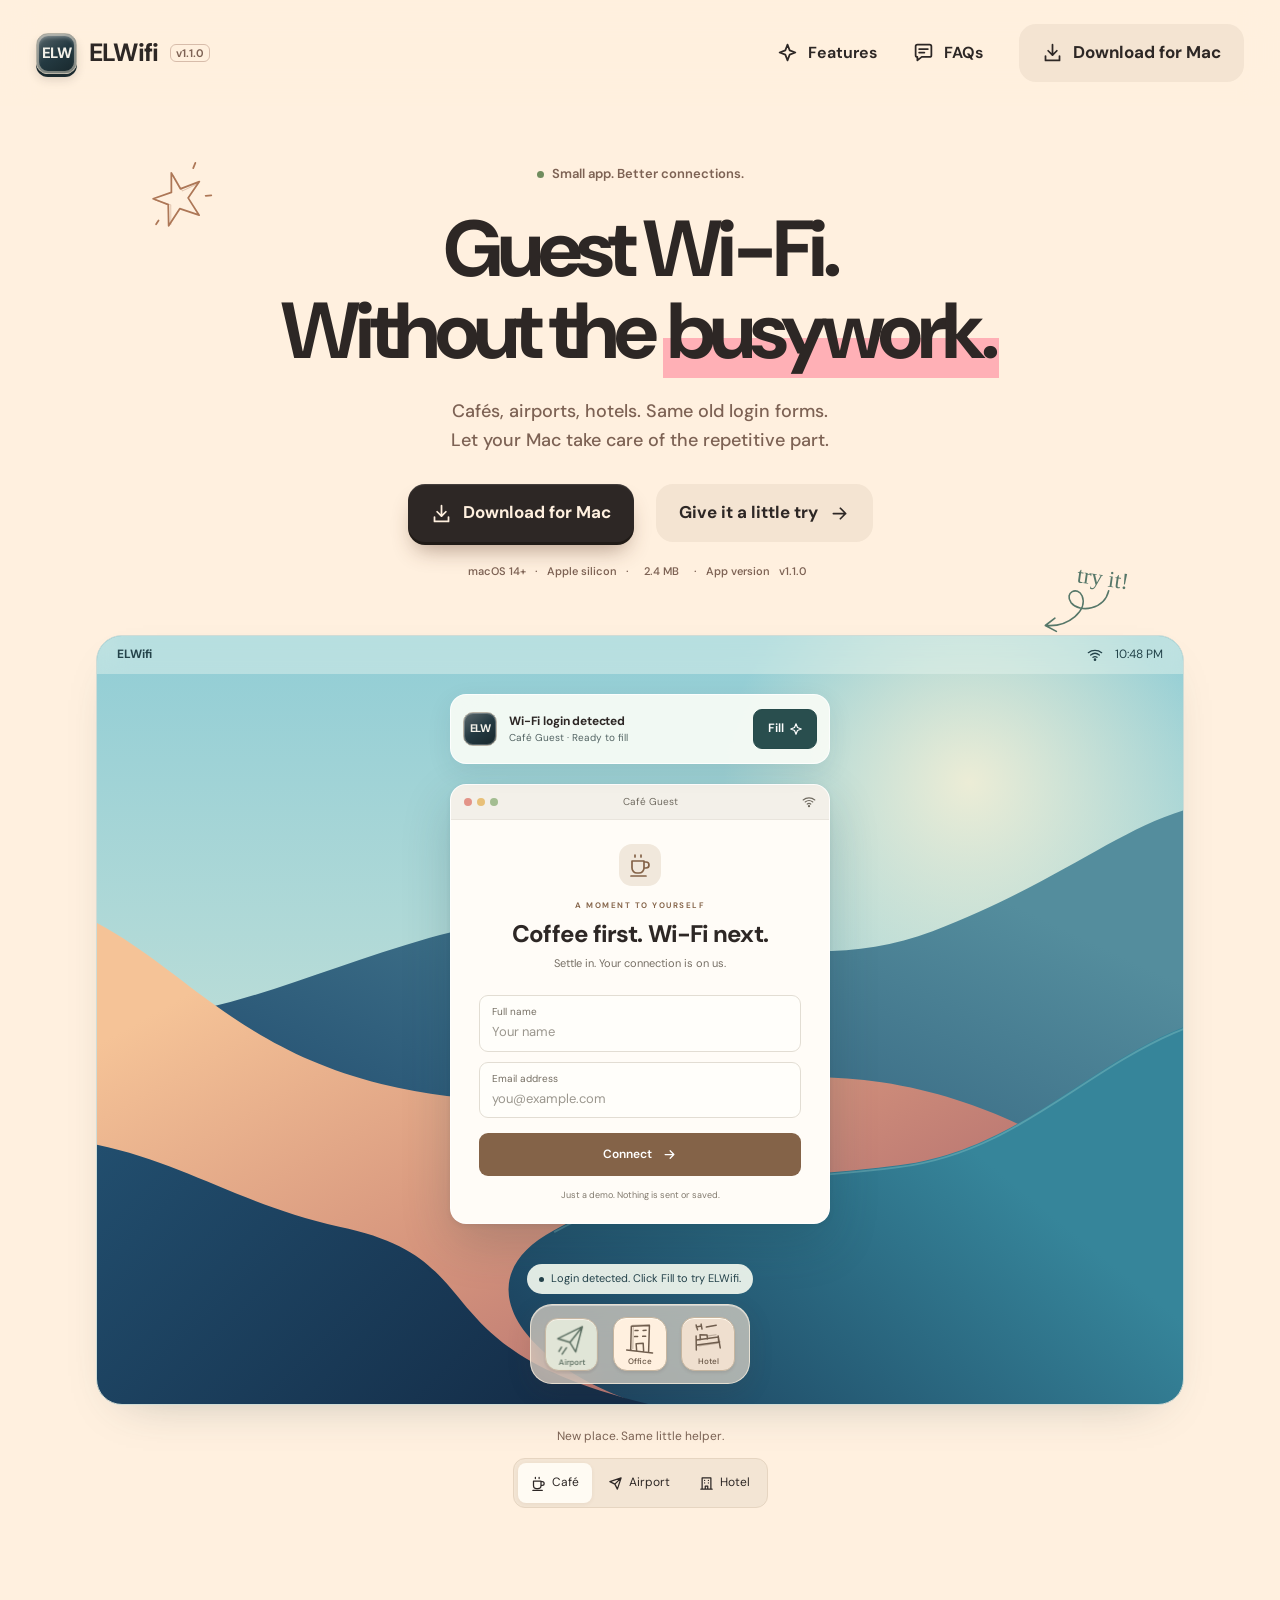
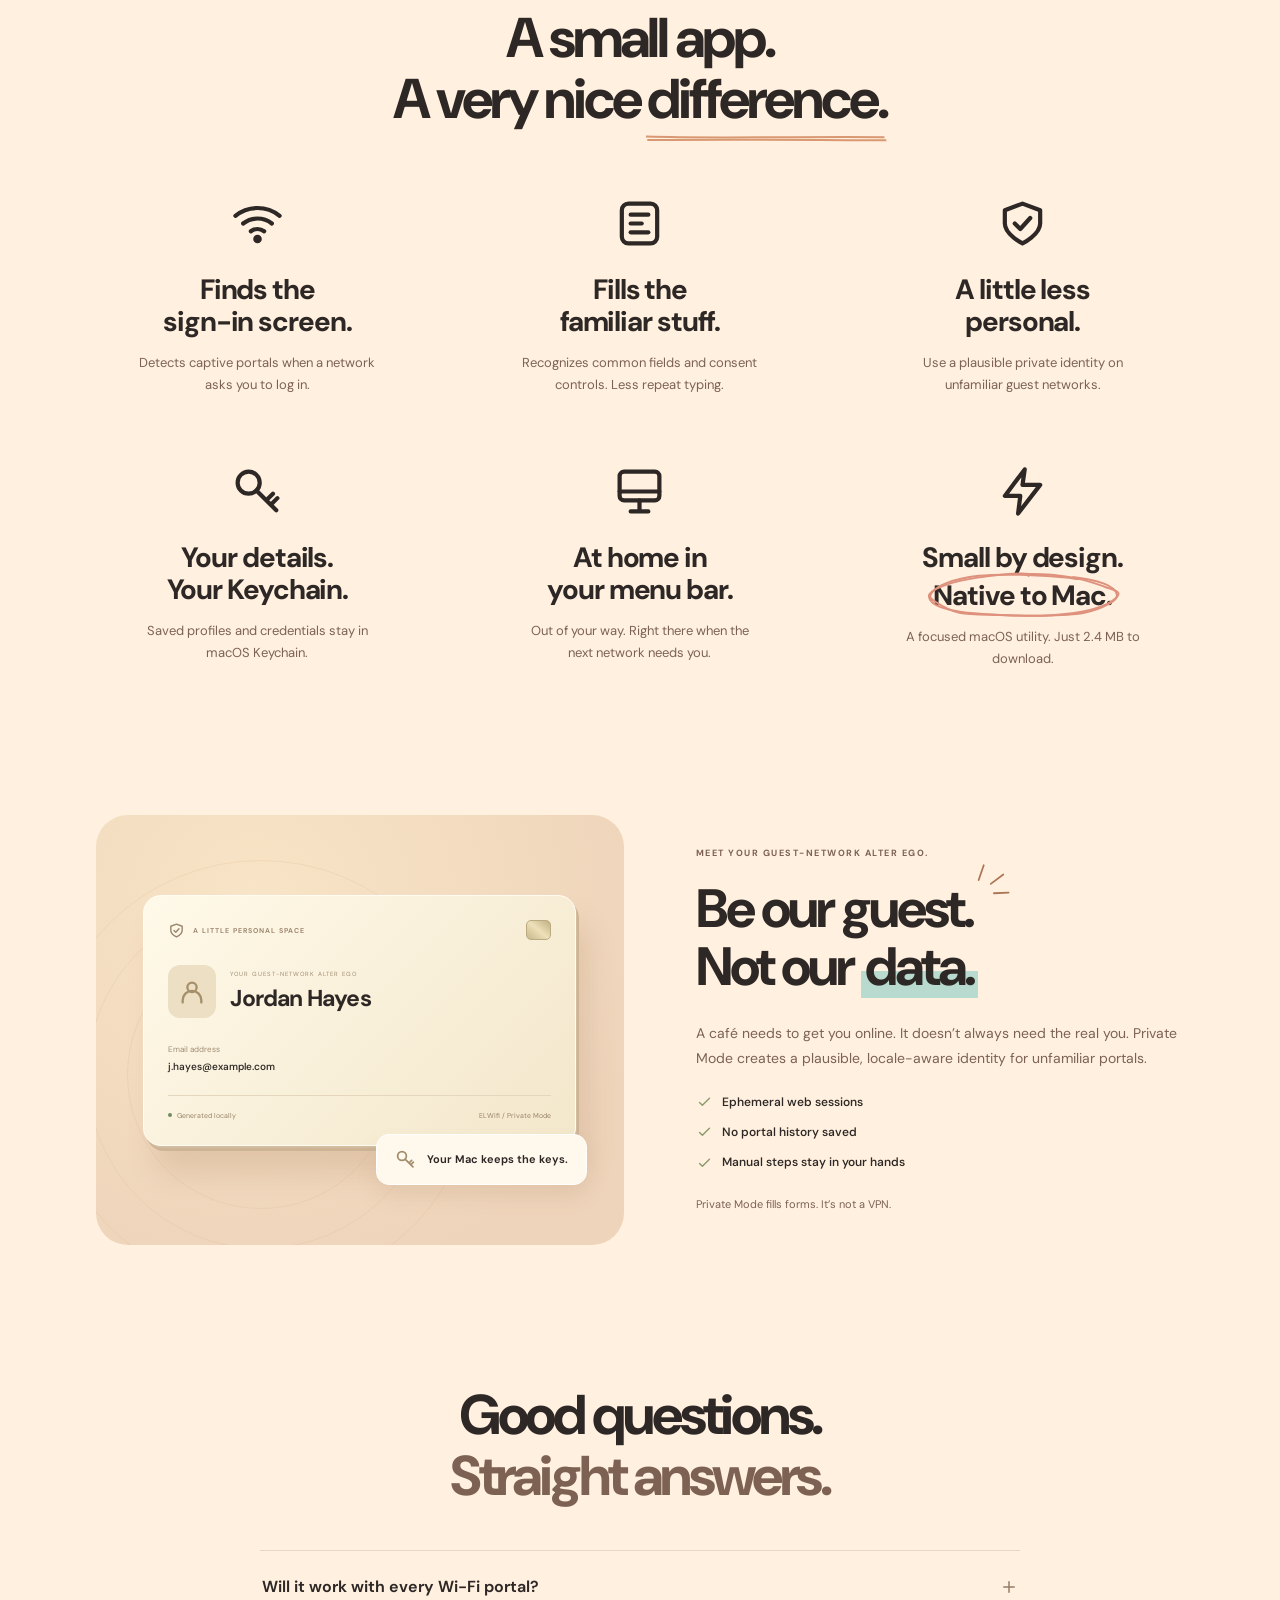
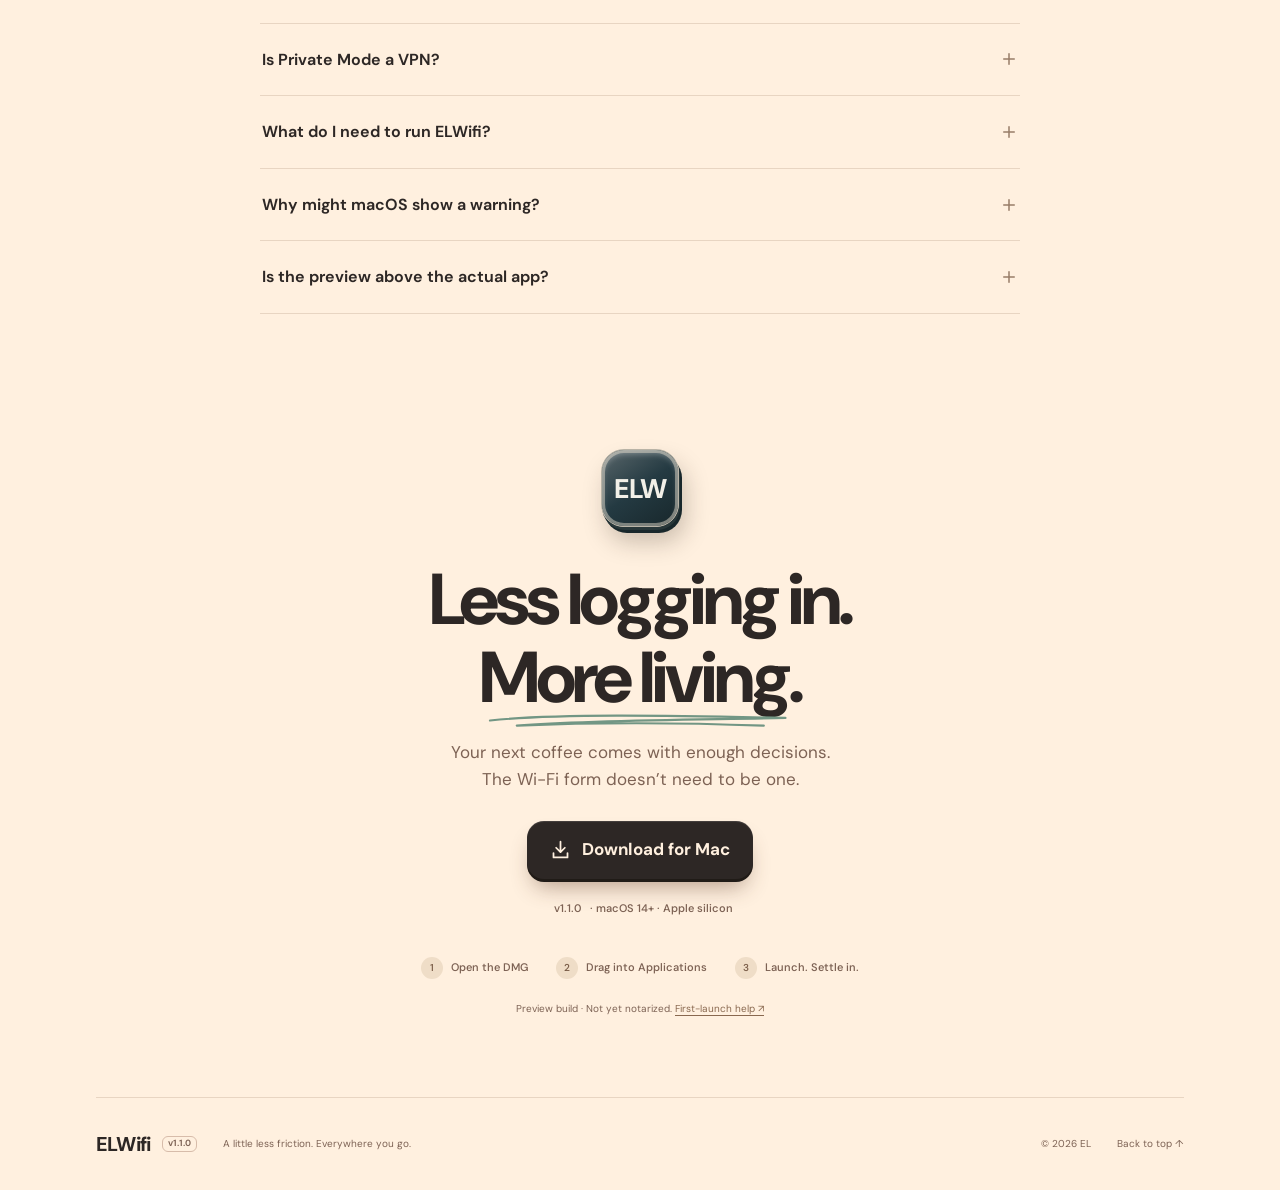
==== commit 5bc2e464: "Publish ELWifi build 603dd10" ====
--- a/elwifi/index.html
+++ b/elwifi/index.html
@@ -114,7 +114,7 @@
     <header class="site-header">
       <a class="brand" href="#top" aria-label="ELWifi home"
         ><span class="app-icon app-icon-small"
-          ><span class="app-monogram" aria-hidden="true">ELW</span></span>ELWifi<span class="version">v1.0.1</span></a
+          ><span class="app-monogram" aria-hidden="true">ELW</span></span>ELWifi<span class="version" data-app-version>v1.1.0</span></a
       >
       <nav id="main-nav" aria-label="Main navigation">
         <a href="#how"
@@ -169,8 +169,8 @@
           ></a>
         </div>
         <p class="compatibility">
-          macOS 14+ <span>·</span> Apple silicon <span>·</span> 3.7 MB
-          <span>·</span> Preview build
+          macOS 14+ <span>·</span> Apple silicon <span>·</span> <span data-download-size>2.4 MB</span>
+          <span>·</span> App version <span data-app-version>v1.1.0</span>
         </p>
       </section>
       <section
@@ -303,7 +303,7 @@
                 >Native to Mac.</span
               >
             </h3>
-            <p>A focused macOS utility. Just 3.7 MB to download.</p>
+            <p>A focused macOS utility. Just <span data-download-size>2.4 MB</span> to download.</p>
           </article>
         </div>
       </section>
@@ -411,8 +411,7 @@
               </svg>
             </summary>
             <p>
-              An Apple silicon Mac running macOS 14 or later. Download the 2.7
-              MB disk image, open it, drag ELWifi into Applications, then launch
+              An Apple silicon Mac running macOS 14 or later. Download the <span data-download-size>2.4 MB</span> disk image, open it, drag ELWifi into Applications, then launch
               the app. You’ll find it in your menu bar.
             </p>
           </details>
@@ -464,7 +463,7 @@
           ><svg class="icon" aria-hidden="true"><use href="#i-download" /></svg
           >Download for Mac</a
         >
-        <p class="compatibility">v1.1.0 · macOS 14+ · Apple silicon</p>
+        <p class="compatibility"><span data-app-version>v1.1.0</span> · macOS 14+ · Apple silicon</p>
         <ol class="install-steps">
           <li><span>1</span>Open the DMG</li>
           <li><span>2</span>Drag into Applications</li>
@@ -478,7 +477,7 @@
     </main>
     <footer class="wrap">
       <a class="brand" href="#top" aria-label="ELWifi home"
-        >ELWifi<span class="version">v1.0.1</span></a
+        >ELWifi<span class="version" data-app-version>v1.1.0</span></a
       >
       <p>A little less friction. Everywhere you go.</p>
       <span>© 2026 EL</span><a href="#top">Back to top ↑</a>
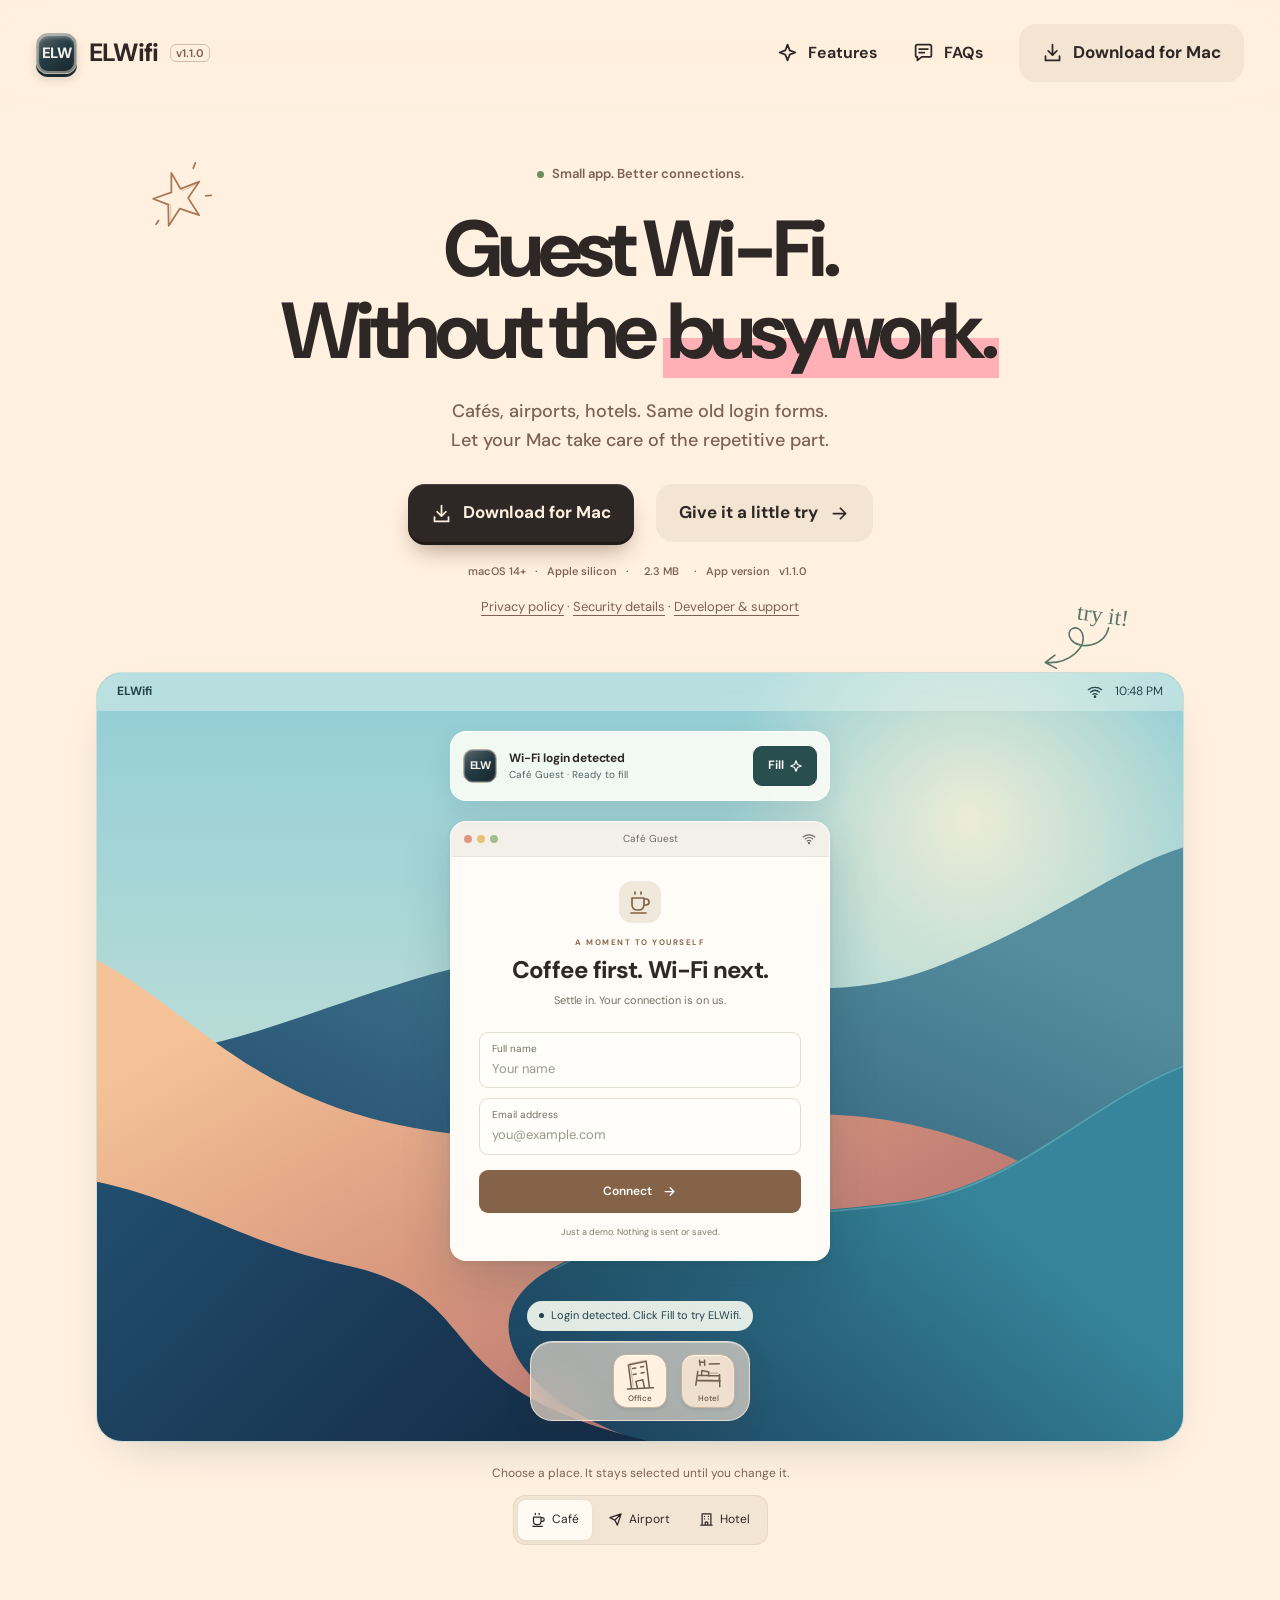
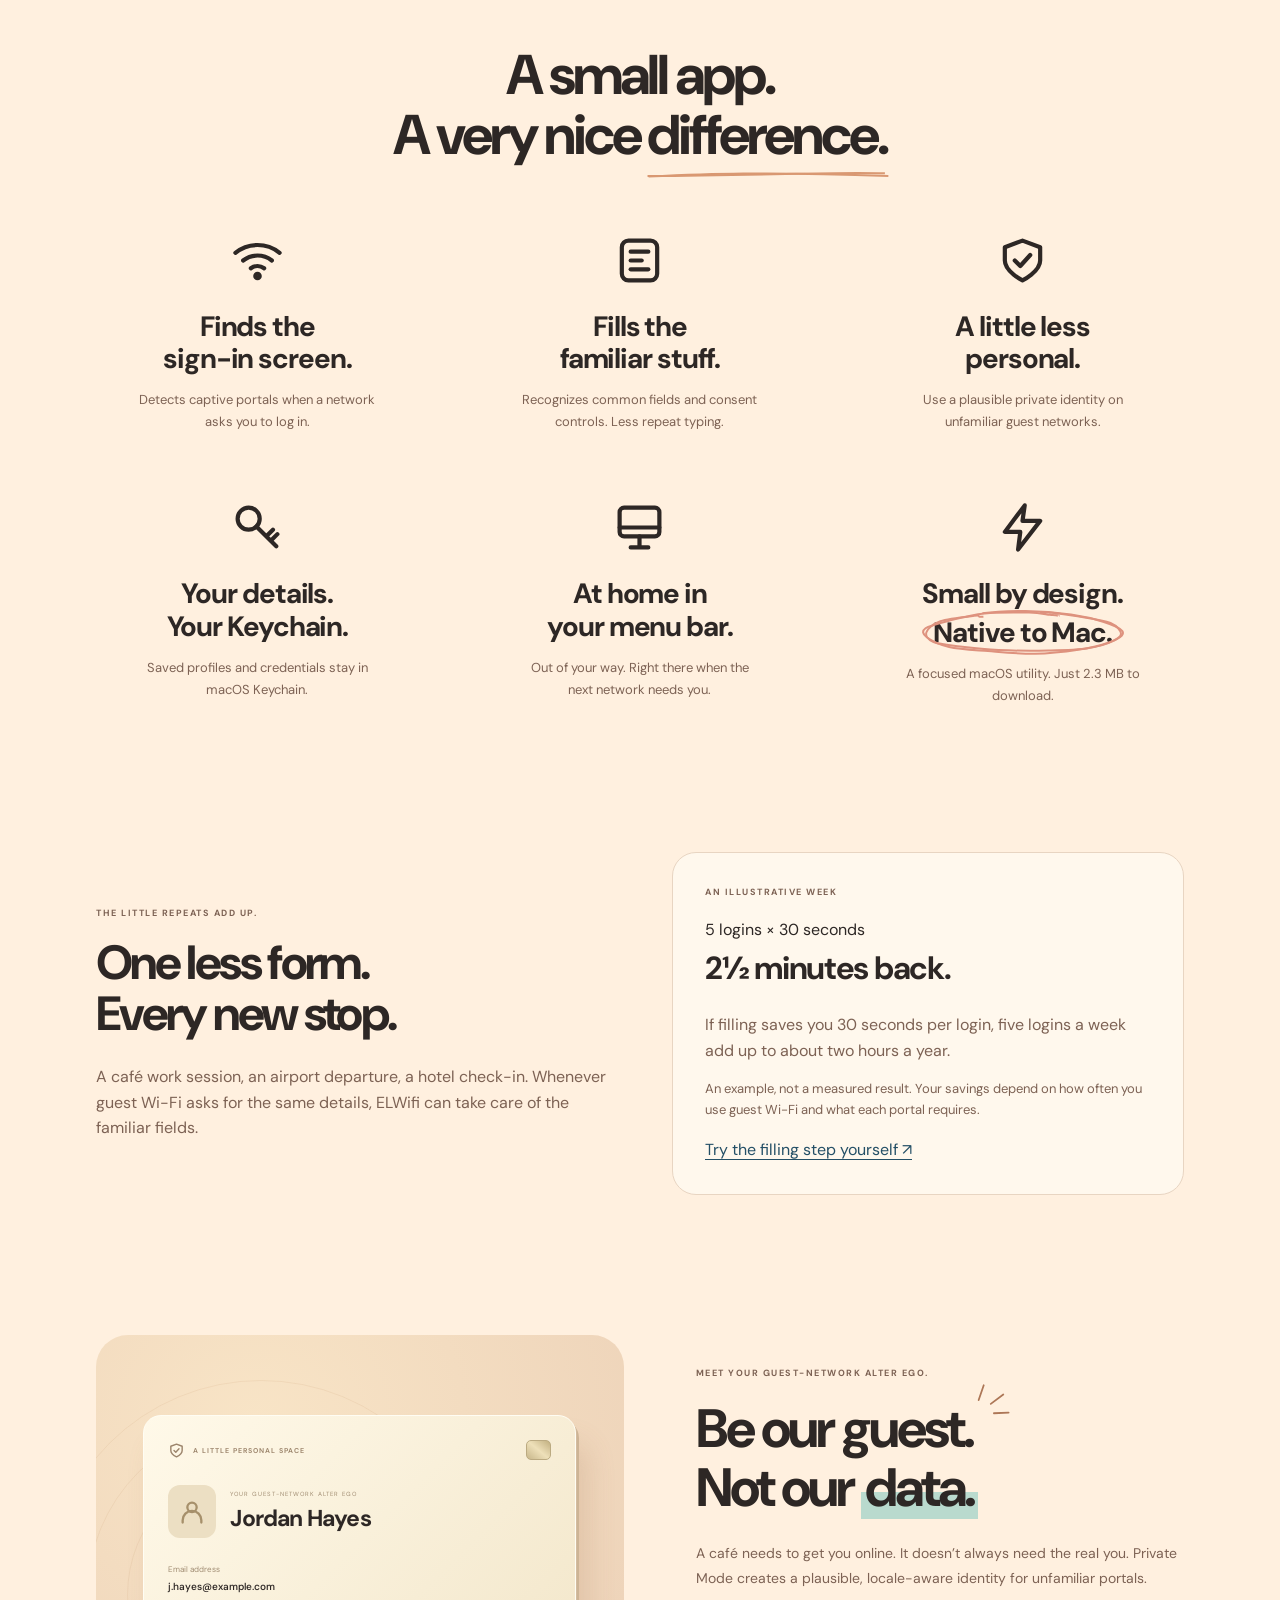
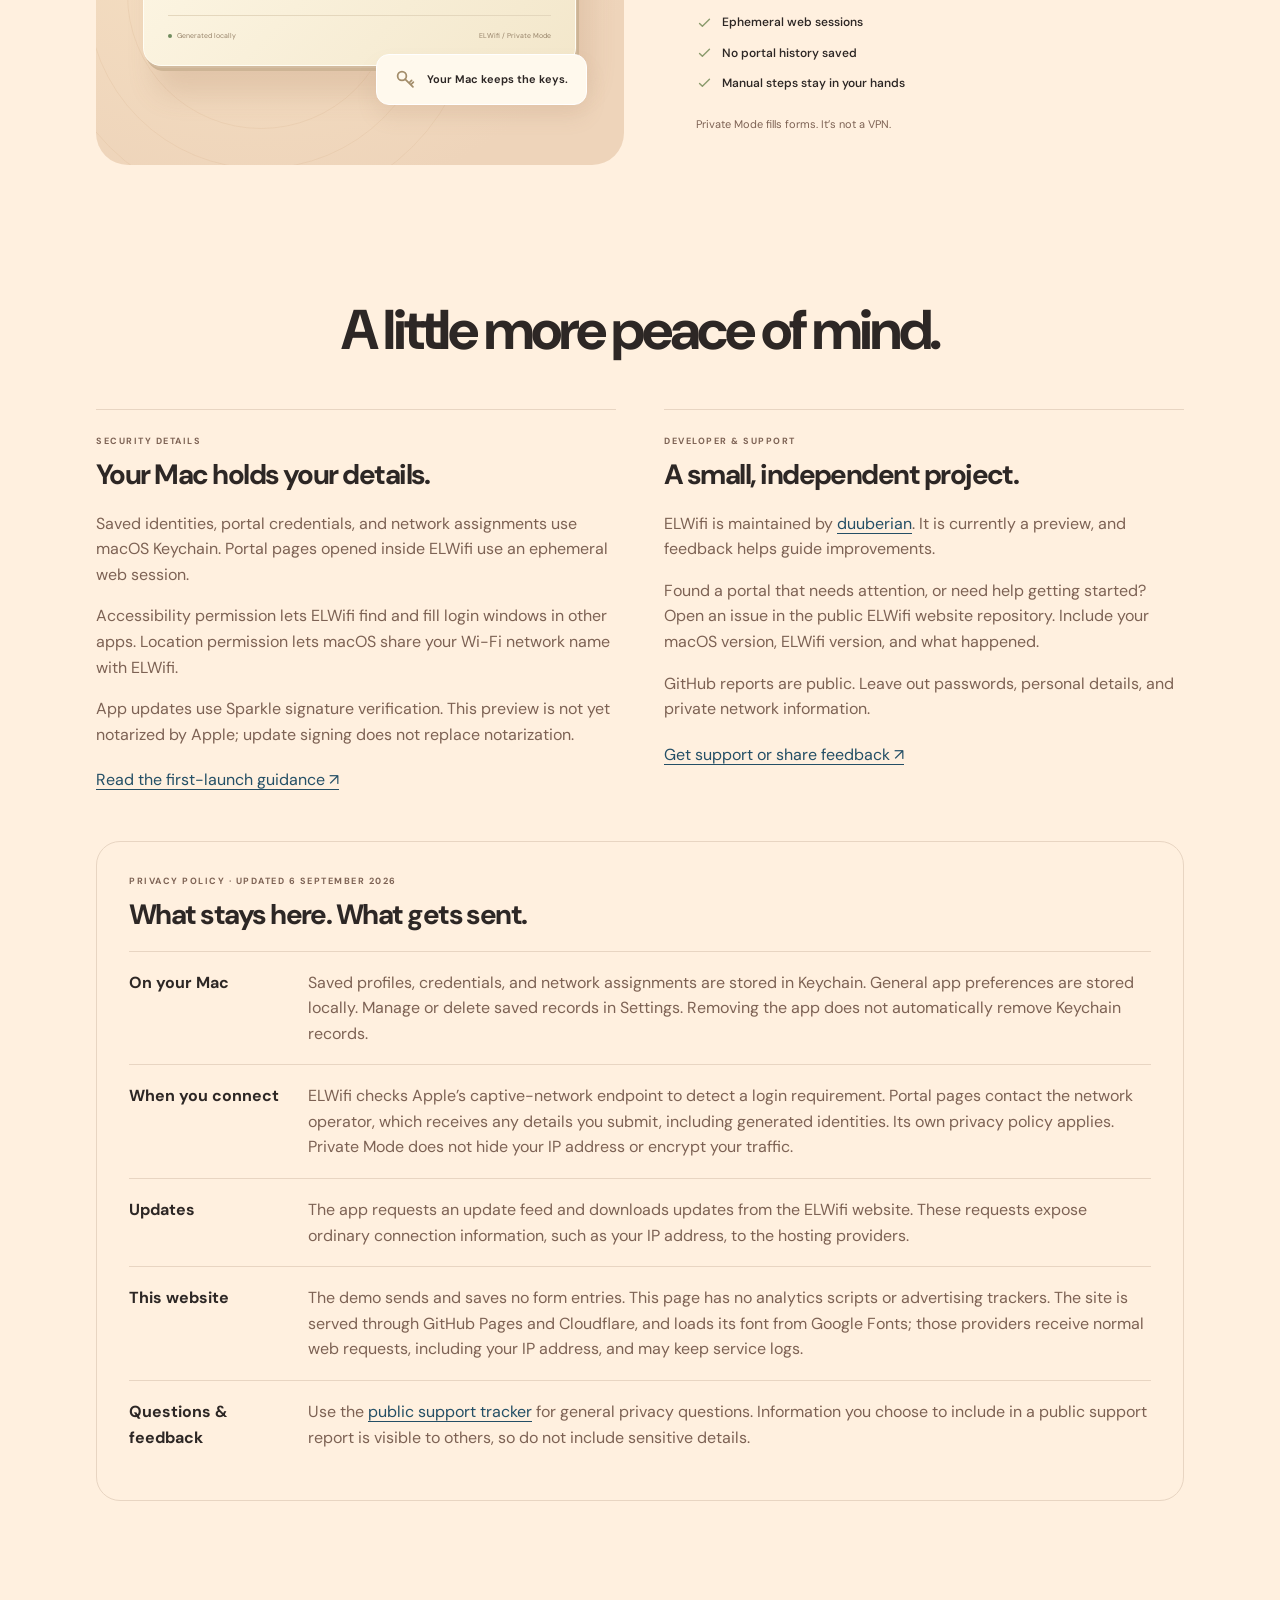
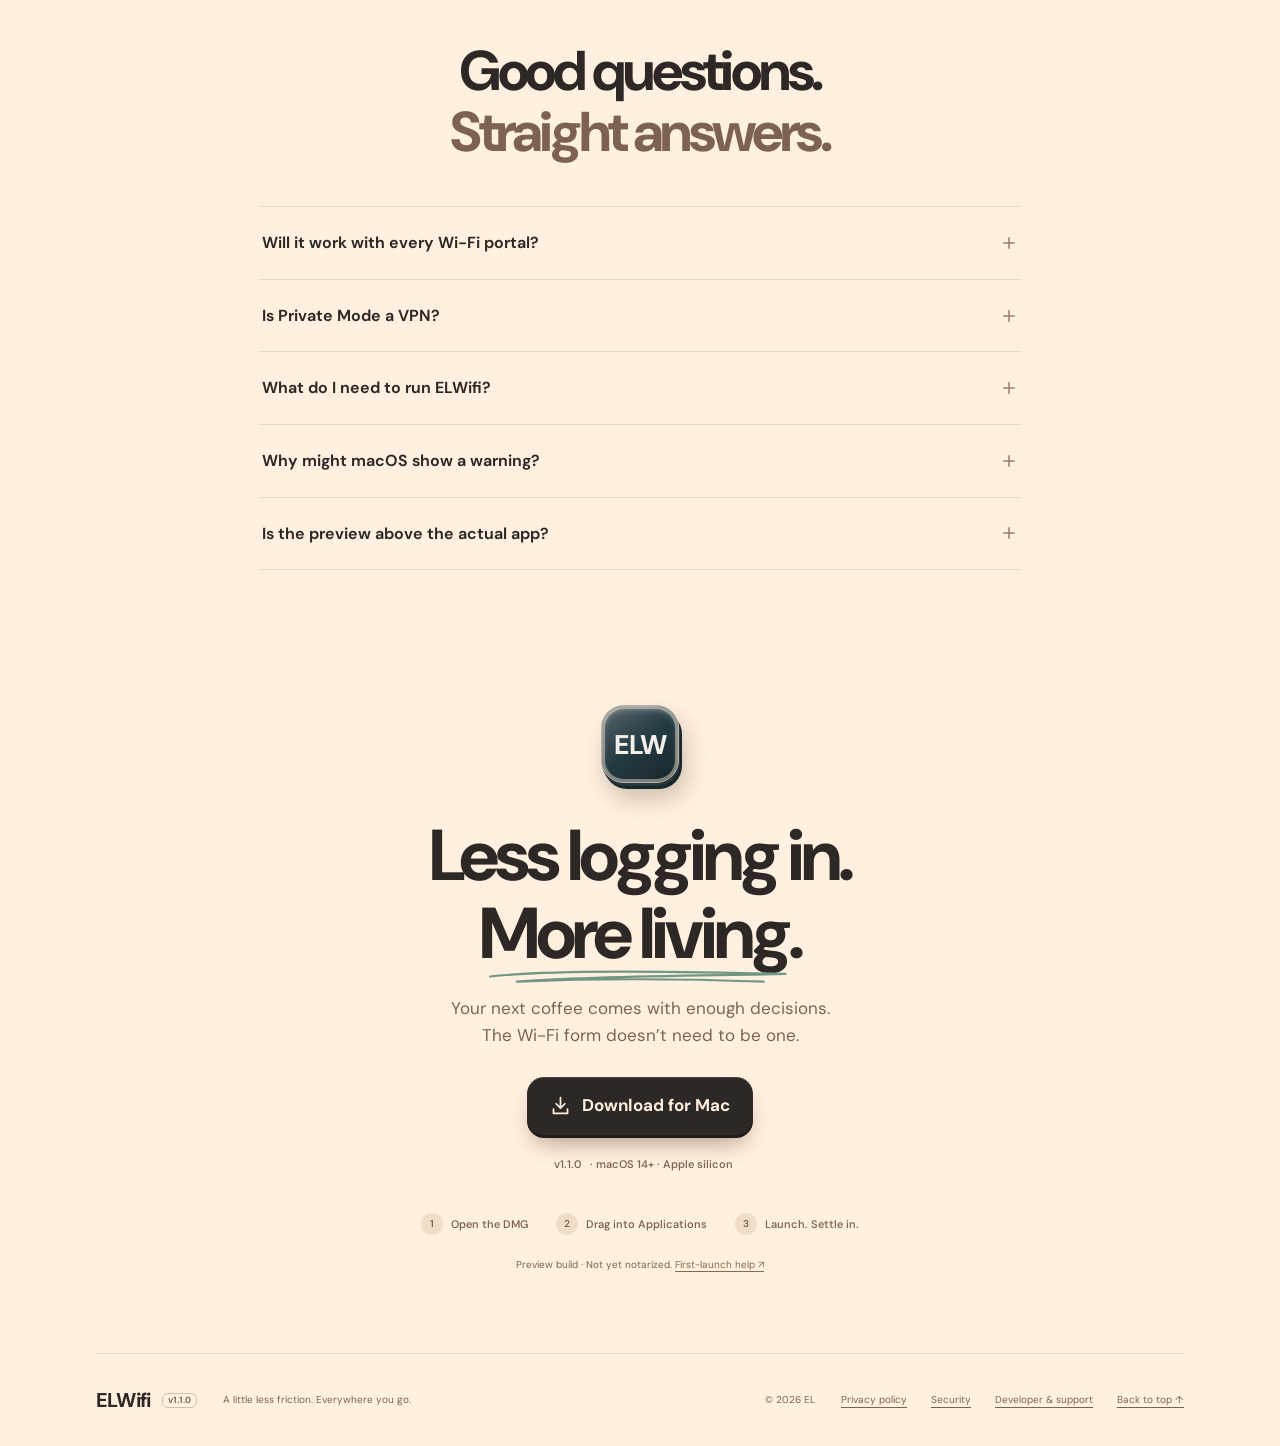
==== commit 599fc92e: "Publish ELWifi build 4ba5dd6" ====
--- a/elwifi/index.html
+++ b/elwifi/index.html
@@ -25,7 +25,7 @@
       rel="stylesheet"
     />
     <link rel="preload" href="assets/desktop-wallpaper.svg" as="image" />
-    <link rel="stylesheet" href="styles.css?v=22" />
+    <link rel="stylesheet" href="styles.css?v=23" />
     <title>ELWifi — Guest Wi-Fi. Without the busywork.</title>
   </head>
   <body>
@@ -114,7 +114,7 @@
     <header class="site-header">
       <a class="brand" href="#top" aria-label="ELWifi home"
         ><span class="app-icon app-icon-small"
-          ><span class="app-monogram" aria-hidden="true">ELW</span></span>ELWifi<span class="version" data-app-version>v1.1.0</span></a
+          ><span class="app-monogram" aria-hidden="true">ELW</span></span>ELWifi <span class="version" data-app-version>v1.1.0</span></a
       >
       <nav id="main-nav" aria-label="Main navigation">
         <a href="#how"
@@ -152,10 +152,10 @@
           <span class="status-dot"></span> Small app. Better connections.
         </p>
         <h1>
-          Guest Wi-Fi.<br />Without the <span class="marker">busywork.</span>
+          Guest Wi-Fi.<br /> Without the <span class="marker">busywork.</span>
         </h1>
         <p class="hero-intro">
-          Cafés, airports, hotels. Same old login forms.<br />Let your Mac take
+          Cafés, airports, hotels. Same old login forms.<br /> Let your Mac take
           care of the repetitive part.
         </p>
         <div class="hero-actions">
@@ -169,9 +169,10 @@
           ></a>
         </div>
         <p class="compatibility">
-          macOS 14+ <span>·</span> Apple silicon <span>·</span> <span data-download-size>2.4 MB</span>
+          macOS 14+ <span>·</span> Apple silicon <span>·</span> <span data-download-size>2.3 MB</span>
           <span>·</span> App version <span data-app-version>v1.1.0</span>
         </p>
+        <p class="trust-links"><a href="#privacy-policy">Privacy policy</a> · <a href="#security">Security details</a> · <a href="#support">Developer &amp; support</a></p>
       </section>
       <section
         class="demo-section wrap"
@@ -191,7 +192,7 @@
           </div>
           <div class="demo-notification" hidden>
             <span class="app-icon app-icon-tiny"><span class="app-monogram" aria-hidden="true">ELW</span></span>
-            <div><strong id="notification-title">Wi-Fi login detected</strong><span id="notification-text">Café Guest · Ready to fill</span></div>
+            <div><strong id="notification-title">Wi-Fi login detected</strong> <span id="notification-text">Café Guest · Ready to fill</span></div>
             <button id="demo-fill" type="button">Fill<svg class="icon" aria-hidden="true"><use href="#i-spark" /></svg></button>
           </div>
           <div class="portal-window">
@@ -206,7 +207,7 @@
                   <label class="mock-field" for="demo-name"><span>Full name</span><input id="demo-name" type="text" placeholder="Your name" required maxlength="80" autocomplete="off" /></label>
                   <label class="mock-field" for="demo-email"><span>Email address</span><input id="demo-email" type="email" placeholder="you@example.com" required maxlength="120" autocomplete="off" /></label>
                 </div>
-                <div class="success-content" id="success-content" hidden><span class="success-ring"><svg class="icon" aria-hidden="true"><use href="#i-check" /></svg></span><strong>You’re all set.</strong><p>A little less typing. A little more living.</p></div>
+                <div class="success-content" id="success-content" hidden><span class="success-ring"><svg class="icon" aria-hidden="true"><use href="#i-check" /></svg></span><strong>You’re all set.</strong> <p>A little less typing. A little more living.</p></div>
                 <button class="demo-action" id="demo-action" type="submit"><span>Connect</span><svg class="icon" aria-hidden="true"><use href="#i-arrow" /></svg></button>
               </form>
               <p class="demo-disclaimer">Just a demo. Nothing is sent or saved.</p>
@@ -218,7 +219,7 @@
           <p class="desktop-caption"><span class="status-dot"></span><span id="demo-caption">Looking for a Wi-Fi login…</span></p>
         </div>
         <div class="demo-controls">
-          <p>New place. Same little helper.</p>
+          <p>Choose a place. It stays selected until you change it.</p>
           <div class="network-picker" role="group" aria-label="Choose a demo network">
             <button type="button" data-network="cafe" aria-pressed="true"><svg class="icon" aria-hidden="true"><use href="#i-coffee" /></svg>Café</button>
             <button type="button" data-network="airport" aria-pressed="false"><svg class="icon" aria-hidden="true"><use href="#i-plane" /></svg>Airport</button>
@@ -240,7 +241,7 @@
       </section>
       <section class="features wrap section" id="how">
         <h2 class="section-title">
-          A small app.<br />A very nice
+          A small app.<br /> A very nice
           <span class="drawn-underline">difference.</span>
         </h2>
         <div class="feature-grid">
@@ -251,7 +252,7 @@
               <path class="signal-wave" style="--delay: 140ms" d="M5.5 12a10.5 10.5 0 0 1 13 0" />
               <path class="signal-wave" style="--delay: 280ms" d="M2 8.5a16 16 0 0 1 20 0" />
             </svg>
-            <h3>Finds the<br />sign-in screen.</h3>
+            <h3>Finds the<br /> sign-in screen.</h3>
             <p>Detects captive portals when a network asks you to log in.</p>
           </article>
           <article>
@@ -261,7 +262,7 @@
               <path class="form-line" pathLength="1" style="--delay: 180ms" d="M8 12h5" />
               <path class="form-line" pathLength="1" style="--delay: 360ms" d="M8 16h8" />
             </svg>
-            <h3>Fills the<br />familiar stuff.</h3>
+            <h3>Fills the<br /> familiar stuff.</h3>
             <p>
               Recognizes common fields and consent controls. Less repeat typing.
             </p>
@@ -271,7 +272,7 @@
               <path class="shield-outline" d="m12 3 8 3v6c0 5-8 9-8 9s-8-4-8-9V6l8-3Z" />
               <path class="shield-check" pathLength="1" d="m8.5 12 2.5 2.5 4.5-5" />
             </svg>
-            <h3>A little less<br />personal.</h3>
+            <h3>A little less<br /> personal.</h3>
             <p>
               Use a plausible private identity on unfamiliar guest networks.
             </p>
@@ -281,7 +282,7 @@
               <g class="key-body"><circle cx="8" cy="8" r="5" />
                 <path d="m11.5 11.5 9 9M16 16l3-3m-1 5 3-3" /></g>
             </svg>
-            <h3>Your details.<br />Your Keychain.</h3>
+            <h3>Your details.<br /> Your Keychain.</h3>
             <p>Saved profiles and credentials stay in macOS Keychain.</p>
           </article>
           <article>
@@ -291,7 +292,7 @@
               <rect class="screen-light icon-detail" x="5" y="5" width="14" height="5" rx="1" stroke="none" fill="currentColor" />
               <path class="screen-menu icon-detail" pathLength="1" d="M6 7h3m3 0h6" />
             </svg>
-            <h3>At home in<br />your menu bar.</h3>
+            <h3>At home in<br /> your menu bar.</h3>
             <p>Out of your way. Right there when the next network needs you.</p>
           </article>
           <article>
@@ -299,12 +300,26 @@
               <path class="bolt-outline" d="m13 2-9 12h7l-1 8 10-13h-8l1-7Z" />
             </svg>
             <h3>
-              Small by design.<br /><span class="drawn-circle"
+              Small by design.<br /> <span class="drawn-circle"
                 >Native to Mac.</span
               >
             </h3>
-            <p>A focused macOS utility. Just <span data-download-size>2.4 MB</span> to download.</p>
-          </article>
+            <p>A focused macOS utility. Just <span data-download-size>2.3 MB</span> to download.</p>
+          </article>
+        </div>
+      </section>
+      <section class="everyday wrap" aria-labelledby="everyday-title">
+        <div>
+          <p class="eyebrow">THE LITTLE REPEATS ADD UP.</p>
+          <h2 id="everyday-title">One less form. <br />Every new stop.</h2>
+          <p>A café work session, an airport departure, a hotel check-in. Whenever guest Wi-Fi asks for the same details, ELWifi can take care of the familiar fields.</p>
+        </div>
+        <div class="time-example">
+          <p class="eyebrow">AN ILLUSTRATIVE WEEK</p>
+          <p class="time-total">5 logins × 30 seconds <strong>2½ minutes back.</strong></p>
+          <p>If filling saves you 30 seconds per login, five logins a week add up to about two hours a year.</p>
+          <p class="example-note">An example, not a measured result. Your savings depend on how often you use guest Wi-Fi and what each portal requires.</p>
+          <a href="#demo">Try the filling step yourself ↗</a>
         </div>
       </section>
       <section class="privacy wrap" id="privacy">
@@ -345,7 +360,7 @@
         <div class="privacy-copy">
           <p class="eyebrow">MEET YOUR GUEST-NETWORK ALTER EGO.</p>
           <h2>
-            <span class="notebook-heading">Be our guest.<svg class="notebook-doodle privacy-rays" viewBox="0 0 48 50" aria-hidden="true" focusable="false"><path d="m8 25 9-17M22 32l17-9M24 44l18 2" /></svg></span><br />Not our
+            <span class="notebook-heading">Be our guest.<svg class="notebook-doodle privacy-rays" viewBox="0 0 48 50" aria-hidden="true" focusable="false"><path d="m8 25 9-17M22 32l17-9M24 44l18 2" /></svg></span><br /> Not our
             <span class="marker marker-small">data.</span>
           </h2>
           <p>
@@ -370,9 +385,41 @@
           <p class="privacy-note">Private Mode fills forms. It’s not a VPN.</p>
         </div>
       </section>
+      <section class="trust-section section wrap" aria-labelledby="trust-title">
+        <h2 class="section-title" id="trust-title">A little more peace of mind.</h2>
+        <div class="trust-grid">
+          <article id="security">
+            <p class="eyebrow">SECURITY DETAILS</p>
+            <h3>Your Mac holds your details.</h3>
+            <p>Saved identities, portal credentials, and network assignments use macOS Keychain. Portal pages opened inside ELWifi use an ephemeral web session.</p>
+            <p>Accessibility permission lets ELWifi find and fill login windows in other apps. Location permission lets macOS share your Wi-Fi network name with ELWifi.</p>
+            <p>App updates use Sparkle signature verification. This preview is not yet notarized by Apple; update signing does not replace notarization.</p>
+            <a href="#launch-faq">Read the first-launch guidance ↗</a>
+          </article>
+          <article id="support">
+            <p class="eyebrow">DEVELOPER &amp; SUPPORT</p>
+            <h3>A small, independent project.</h3>
+            <p>ELWifi is maintained by <a href="https://github.com/duuberian">duuberian</a>. It is currently a preview, and feedback helps guide improvements.</p>
+            <p>Found a portal that needs attention, or need help getting started? Open an issue in the public ELWifi website repository. Include your macOS version, ELWifi version, and what happened.</p>
+            <p>GitHub reports are public. Leave out passwords, personal details, and private network information.</p>
+            <a href="https://github.com/duuberian/ELWifi-site/issues">Get support or share feedback ↗</a>
+          </article>
+        </div>
+        <article class="policy" id="privacy-policy" aria-labelledby="policy-title">
+          <p class="eyebrow">PRIVACY POLICY · UPDATED 6 SEPTEMBER 2026</p>
+          <h3 id="policy-title">What stays here. What gets sent.</h3>
+          <dl>
+            <div><dt>On your Mac</dt><dd>Saved profiles, credentials, and network assignments are stored in Keychain. General app preferences are stored locally. Manage or delete saved records in Settings. Removing the app does not automatically remove Keychain records.</dd></div>
+            <div><dt>When you connect</dt><dd>ELWifi checks Apple’s captive-network endpoint to detect a login requirement. Portal pages contact the network operator, which receives any details you submit, including generated identities. Its own privacy policy applies. Private Mode does not hide your IP address or encrypt your traffic.</dd></div>
+            <div><dt>Updates</dt><dd>The app requests an update feed and downloads updates from the ELWifi website. These requests expose ordinary connection information, such as your IP address, to the hosting providers.</dd></div>
+            <div><dt>This website</dt><dd>The demo sends and saves no form entries. This page has no analytics scripts or advertising trackers. The site is served through GitHub Pages and Cloudflare, and loads its font from Google Fonts; those providers receive normal web requests, including your IP address, and may keep service logs.</dd></div>
+            <div><dt>Questions &amp; feedback</dt><dd>Use the <a href="https://github.com/duuberian/ELWifi-site/issues">public support tracker</a> for general privacy questions. Information you choose to include in a public support report is visible to others, so do not include sensitive details.</dd></div>
+          </dl>
+        </article>
+      </section>
       <section class="faq section wrap" id="faq">
         <h2 class="section-title">
-          Good questions.<br /><span class="muted">Straight answers.</span>
+          Good questions.<br /> <span class="muted">Straight answers.</span>
         </h2>
         <div class="faq-list">
           <details>
@@ -411,7 +458,7 @@
               </svg>
             </summary>
             <p>
-              An Apple silicon Mac running macOS 14 or later. Download the <span data-download-size>2.4 MB</span> disk image, open it, drag ELWifi into Applications, then launch
+              An Apple silicon Mac running macOS 14 or later. Download the <span data-download-size>2.3 MB</span> disk image, open it, drag ELWifi into Applications, then launch
               the app. You’ll find it in your menu bar.
             </p>
           </details>
@@ -453,10 +500,10 @@
         <span class="app-icon app-icon-large"
           ><span class="app-monogram" aria-hidden="true">ELW</span></span>
         <h2>
-          Less logging in.<br /><span class="notebook-living">More living.<svg class="notebook-doodle living-scribble" viewBox="0 0 300 22" preserveAspectRatio="none" aria-hidden="true" focusable="false"><path pathLength="1" d="M5 11C67 3 174 5 291 8 229 10 105 10 31 17c78-4 172-3 239 0" /></svg></span>
+          Less logging in.<br /> <span class="notebook-living">More living.<svg class="notebook-doodle living-scribble" viewBox="0 0 300 22" preserveAspectRatio="none" aria-hidden="true" focusable="false"><path pathLength="1" d="M5 11C67 3 174 5 291 8 229 10 105 10 31 17c78-4 172-3 239 0" /></svg></span>
         </h2>
         <p>
-          Your next coffee comes with enough decisions.<br />The Wi-Fi form
+          Your next coffee comes with enough decisions.<br /> The Wi-Fi form
           doesn’t need to be one.
         </p>
         <a class="button button-primary" href="downloads/ELWifi.dmg" download
@@ -465,9 +512,9 @@
         >
         <p class="compatibility"><span data-app-version>v1.1.0</span> · macOS 14+ · Apple silicon</p>
         <ol class="install-steps">
-          <li><span>1</span>Open the DMG</li>
-          <li><span>2</span>Drag into Applications</li>
-          <li><span>3</span>Launch. Settle in.</li>
+          <li><span aria-hidden="true">1</span> Open the DMG</li>
+          <li><span aria-hidden="true">2</span> Drag into Applications</li>
+          <li><span aria-hidden="true">3</span> Launch. Settle in.</li>
         </ol>
         <p class="preview-note">
           Preview build · Not yet notarized.
@@ -477,10 +524,11 @@
     </main>
     <footer class="wrap">
       <a class="brand" href="#top" aria-label="ELWifi home"
-        >ELWifi<span class="version" data-app-version>v1.1.0</span></a
+        >ELWifi <span class="version" data-app-version>v1.1.0</span></a
       >
       <p>A little less friction. Everywhere you go.</p>
-      <span>© 2026 EL</span><a href="#top">Back to top ↑</a>
+      <span>© 2026 EL</span>
+      <nav class="footer-links" aria-label="Footer navigation"><a href="#privacy-policy">Privacy policy</a> <a href="#security">Security</a> <a href="#support">Developer &amp; support</a> <a href="#top">Back to top ↑</a></nav>
     </footer>
     <div class="download-toast" role="status" aria-live="polite">
       <span class="toast-icon"
@@ -491,6 +539,6 @@
         ><small>Open the DMG, then drag ELWifi to Applications.</small></span
       >
     </div>
-    <script src="script.js?v=15"></script>
+    <script src="script.js?v=16"></script>
   </body>
 </html>
--- a/elwifi/styles.css
+++ b/elwifi/styles.css
@@ -1380,3 +1380,35 @@
 .app-icon-small .app-monogram { font-size: 15px; letter-spacing: -.8px; }
 .app-icon-tiny .app-monogram { font-size: 11px; letter-spacing: -.5px; }
 .app-icon-large .app-monogram { font-size: 27px; letter-spacing: -1.4px; }
+
+/* Practical context and transparent product information. */
+.trust-links { margin-top: 16px; font-size: 13px; color: var(--muted); }
+.trust-links a, .trust-section a, .everyday a, .footer-links a { text-decoration: underline; text-underline-offset: 4px; }
+.everyday { display: grid; grid-template-columns: 1fr 1fr; gap: 64px; align-items: center; padding-block: 40px 100px; }
+.everyday h2 { font-size: clamp(32px, 4vw, 48px); margin: 16px 0 24px; }
+.everyday p, .trust-grid p, .policy dd { color: var(--muted); }
+.time-example { padding: 32px; border: 1px solid var(--line); border-radius: 24px; background: #fff8ed; }
+.time-example .time-total { margin: 18px 0; color: var(--ink); }
+.time-total strong { display: block; font-size: 32px; letter-spacing: -.04em; }
+.time-example .example-note { font-size: 13px; margin: 16px 0; }
+.everyday a, .trust-section a { color: var(--blue); }
+.trust-section { padding-bottom: 30px; }
+.trust-grid { display: grid; grid-template-columns: 1fr 1fr; gap: 48px; margin-top: 48px; }
+.trust-grid article { padding-top: 24px; border-top: 1px solid var(--line); }
+.trust-grid h3, .policy h3 { font-size: 28px; margin: 12px 0 20px; }
+.trust-grid p + p { margin-top: 16px; }
+.trust-grid article > a { display: inline-block; margin-top: 20px; }
+.policy { margin-top: 48px; padding: 32px; border: 1px solid var(--line); border-radius: 24px; }
+.policy dl { margin: 0; }
+.policy dl > div { display: grid; grid-template-columns: 155px 1fr; gap: 24px; padding: 18px 0; border-top: 1px solid var(--line); }
+.policy dt { font-weight: 700; }
+.policy dd { margin: 0; }
+footer { flex-wrap: wrap; }
+.footer-links { display: flex; flex-wrap: wrap; gap: 12px 24px; }
+@media (max-width: 700px) {
+  .everyday, .trust-grid { grid-template-columns: 1fr; gap: 28px; }
+  .everyday { padding-bottom: 60px; }
+  .time-example, .policy { padding: 24px; }
+  .policy dl > div { grid-template-columns: 1fr; gap: 8px; }
+  .trust-links { line-height: 2; }
+}
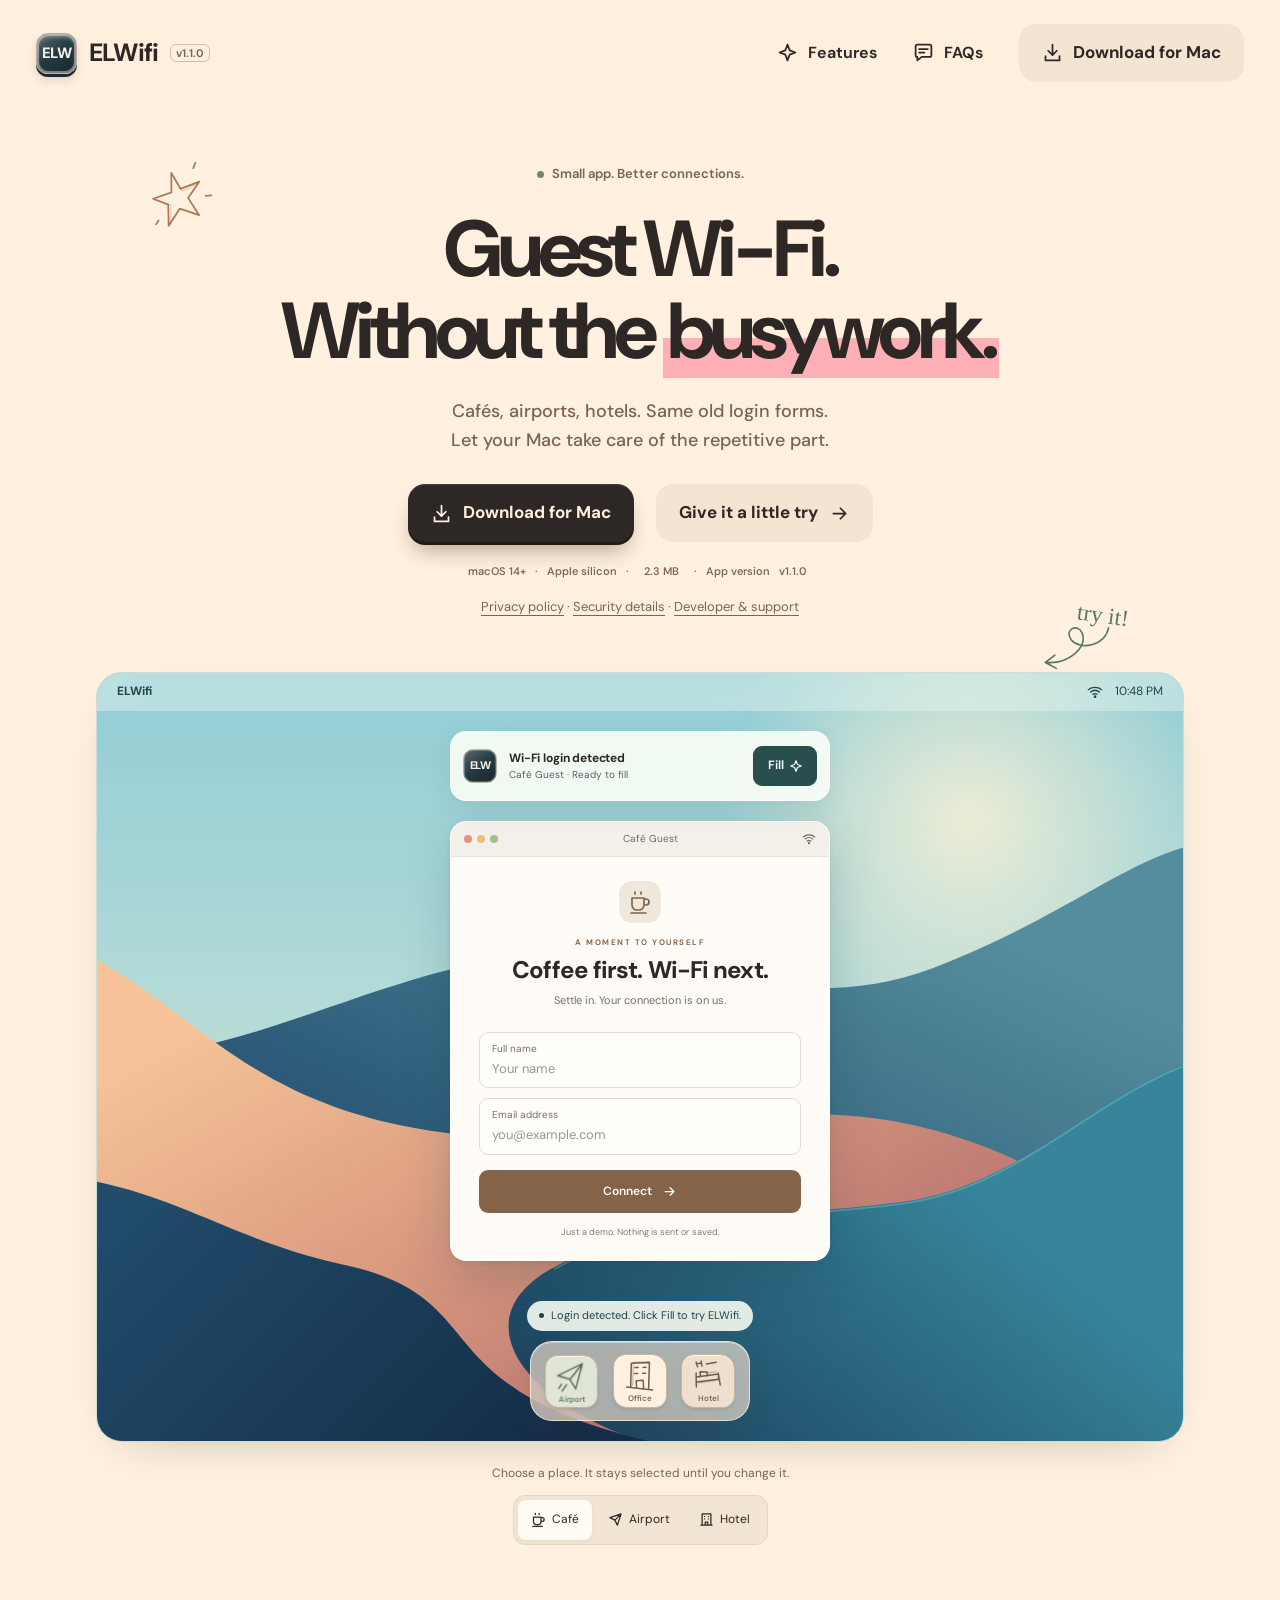
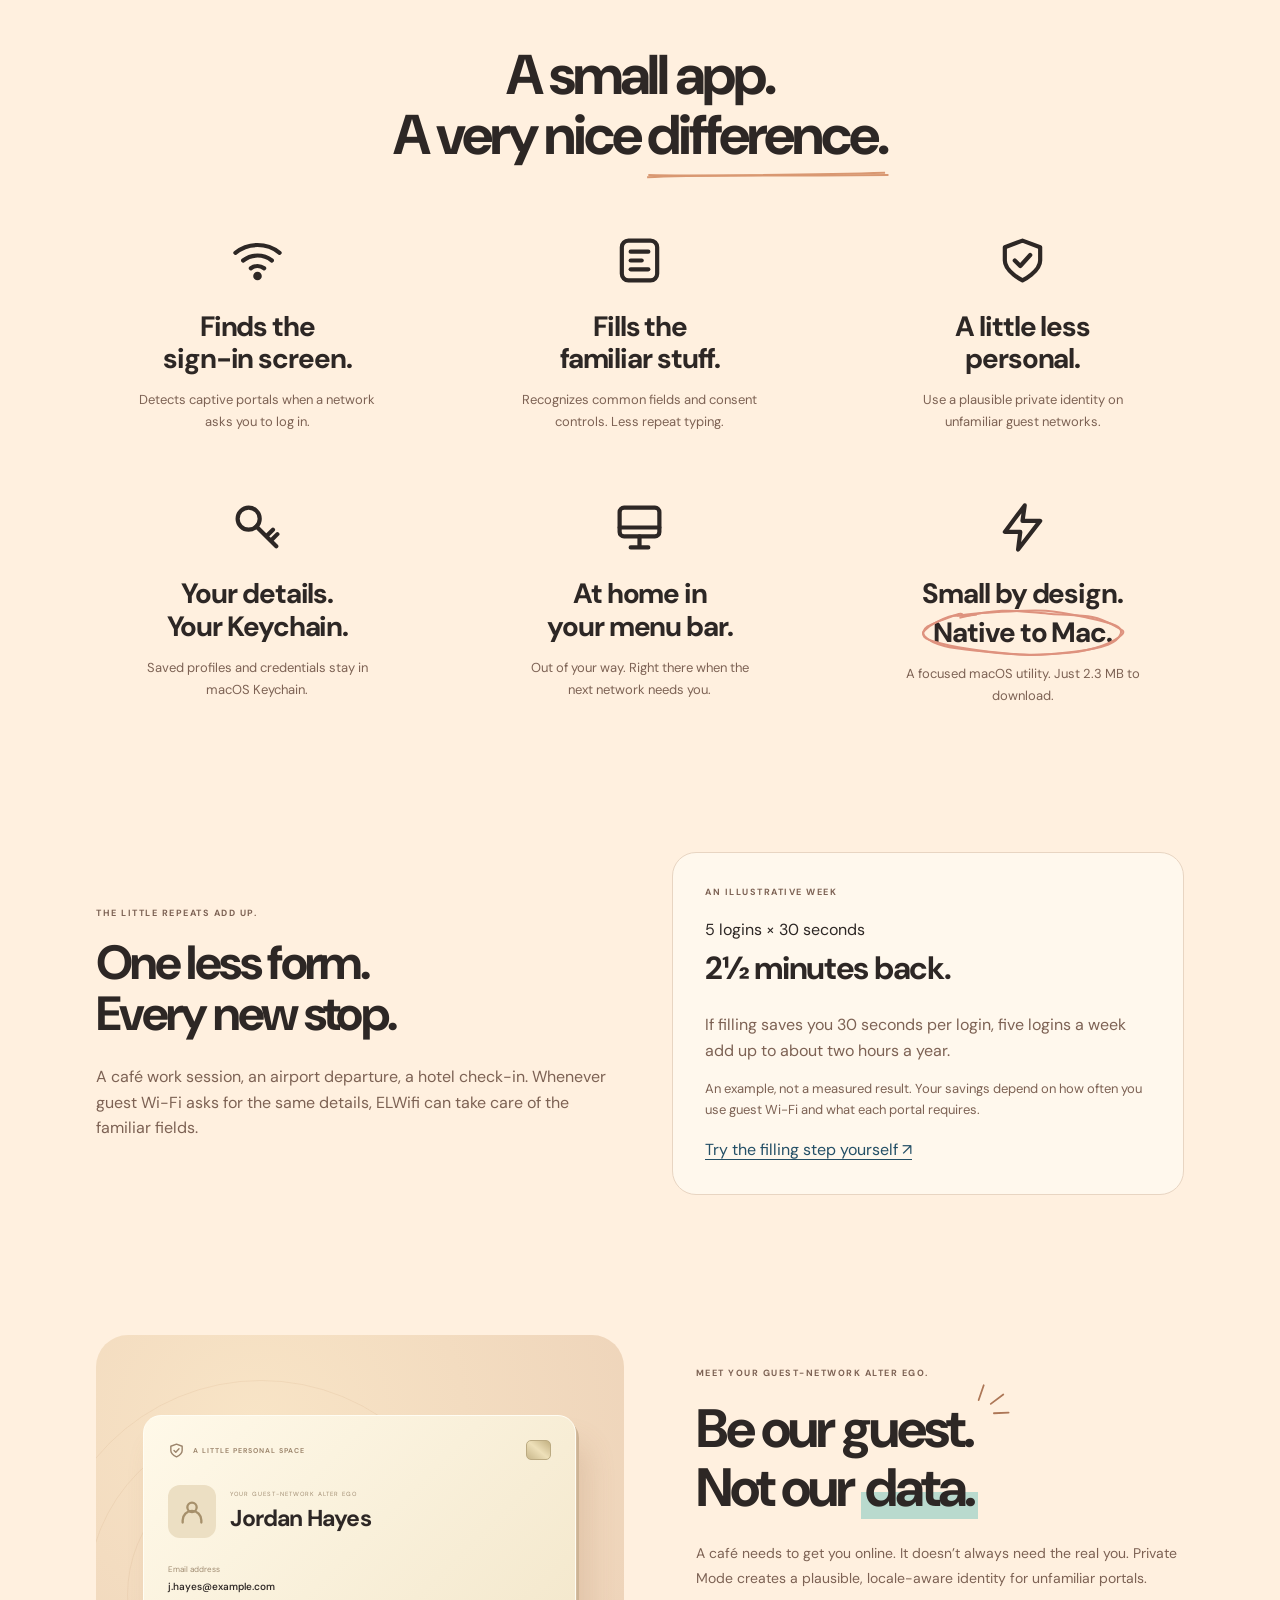
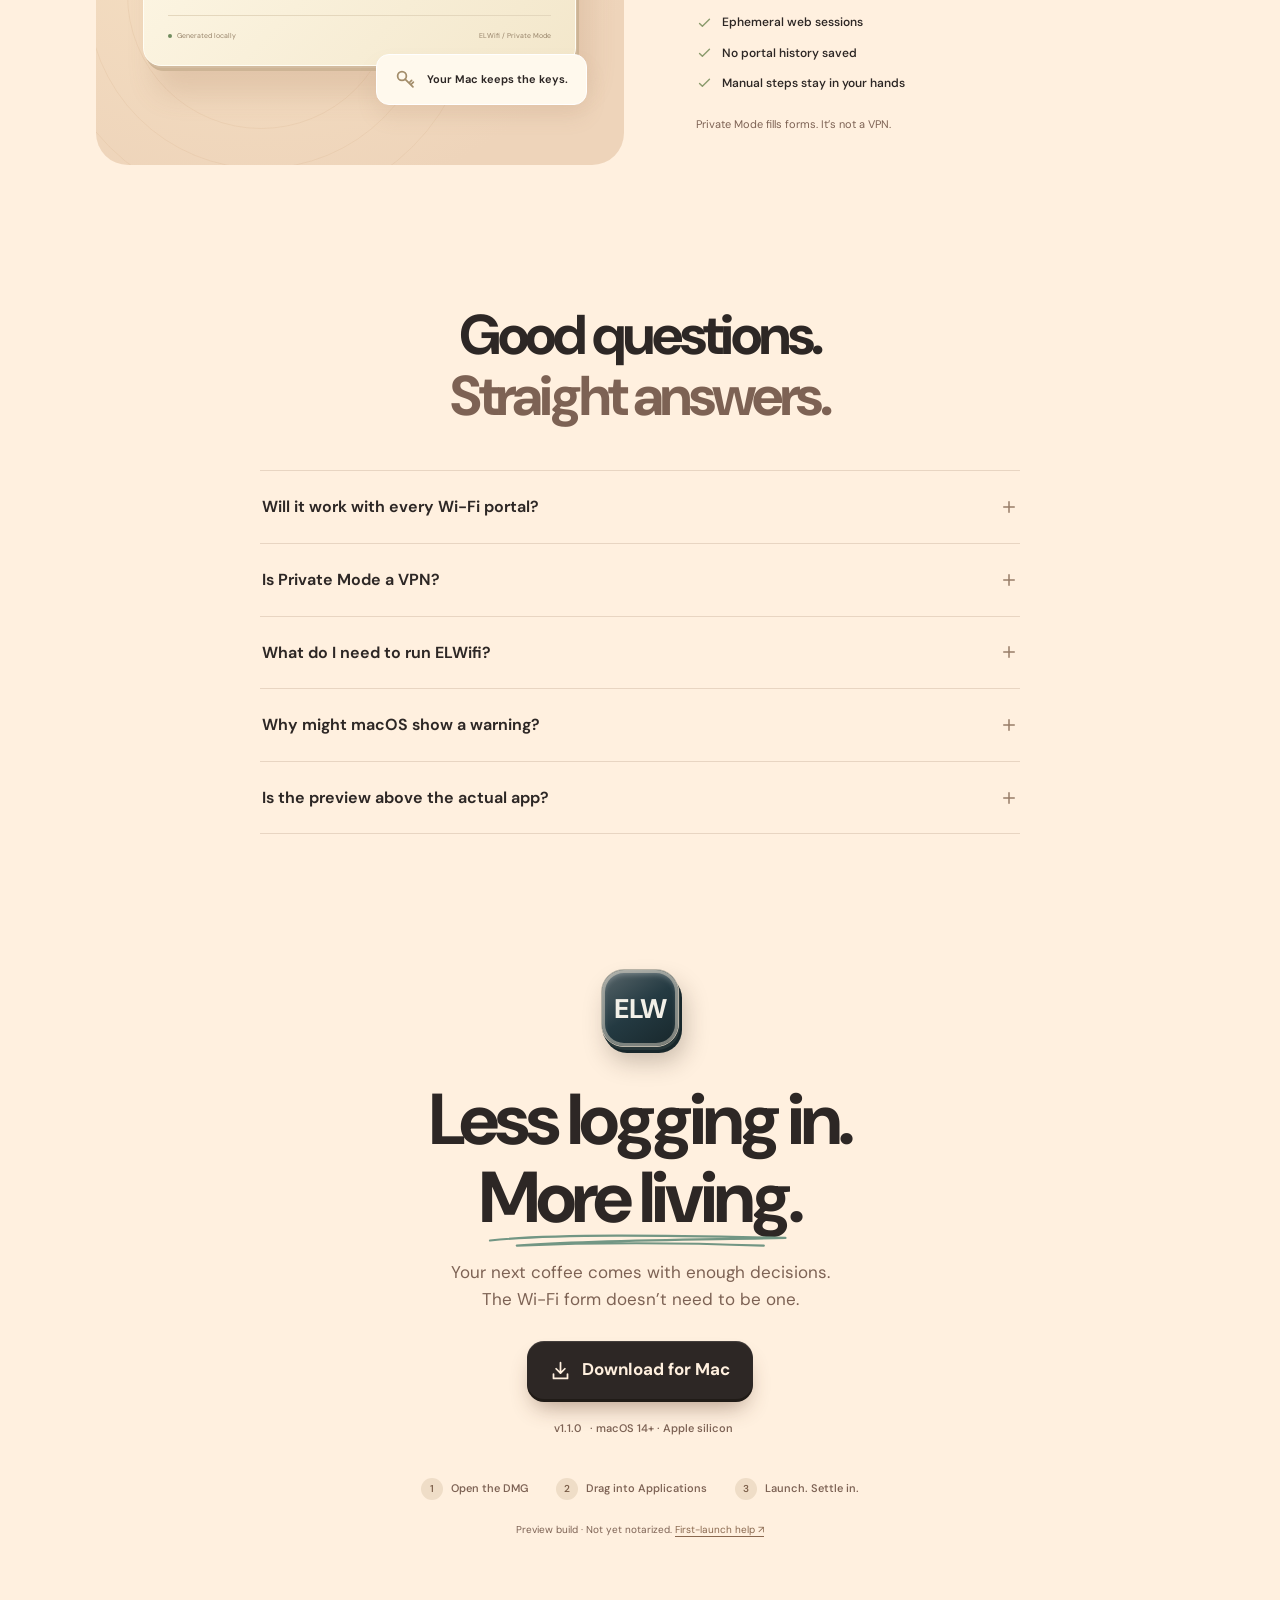
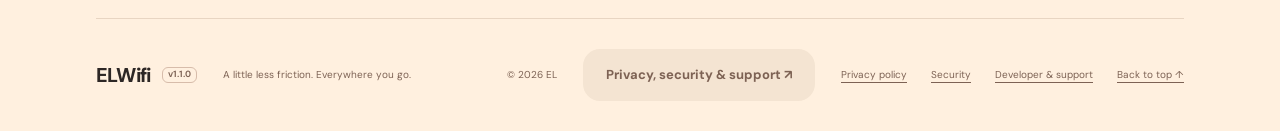
==== commit 2d6b79a1: "Publish ELWifi build f37c19a" ====
--- a/elwifi/index.html
+++ b/elwifi/index.html
@@ -25,7 +25,7 @@
       rel="stylesheet"
     />
     <link rel="preload" href="assets/desktop-wallpaper.svg" as="image" />
-    <link rel="stylesheet" href="styles.css?v=23" />
+    <link rel="stylesheet" href="styles.css?v=24" />
     <title>ELWifi — Guest Wi-Fi. Without the busywork.</title>
   </head>
   <body>
@@ -172,7 +172,7 @@
           macOS 14+ <span>·</span> Apple silicon <span>·</span> <span data-download-size>2.3 MB</span>
           <span>·</span> App version <span data-app-version>v1.1.0</span>
         </p>
-        <p class="trust-links"><a href="#privacy-policy">Privacy policy</a> · <a href="#security">Security details</a> · <a href="#support">Developer &amp; support</a></p>
+        <p class="trust-links"><a href="about.html#privacy-policy">Privacy policy</a> · <a href="about.html#security">Security details</a> · <a href="about.html#support">Developer &amp; support</a></p>
       </section>
       <section
         class="demo-section wrap"
@@ -385,38 +385,6 @@
           <p class="privacy-note">Private Mode fills forms. It’s not a VPN.</p>
         </div>
       </section>
-      <section class="trust-section section wrap" aria-labelledby="trust-title">
-        <h2 class="section-title" id="trust-title">A little more peace of mind.</h2>
-        <div class="trust-grid">
-          <article id="security">
-            <p class="eyebrow">SECURITY DETAILS</p>
-            <h3>Your Mac holds your details.</h3>
-            <p>Saved identities, portal credentials, and network assignments use macOS Keychain. Portal pages opened inside ELWifi use an ephemeral web session.</p>
-            <p>Accessibility permission lets ELWifi find and fill login windows in other apps. Location permission lets macOS share your Wi-Fi network name with ELWifi.</p>
-            <p>App updates use Sparkle signature verification. This preview is not yet notarized by Apple; update signing does not replace notarization.</p>
-            <a href="#launch-faq">Read the first-launch guidance ↗</a>
-          </article>
-          <article id="support">
-            <p class="eyebrow">DEVELOPER &amp; SUPPORT</p>
-            <h3>A small, independent project.</h3>
-            <p>ELWifi is maintained by <a href="https://github.com/duuberian">duuberian</a>. It is currently a preview, and feedback helps guide improvements.</p>
-            <p>Found a portal that needs attention, or need help getting started? Open an issue in the public ELWifi website repository. Include your macOS version, ELWifi version, and what happened.</p>
-            <p>GitHub reports are public. Leave out passwords, personal details, and private network information.</p>
-            <a href="https://github.com/duuberian/ELWifi-site/issues">Get support or share feedback ↗</a>
-          </article>
-        </div>
-        <article class="policy" id="privacy-policy" aria-labelledby="policy-title">
-          <p class="eyebrow">PRIVACY POLICY · UPDATED 6 SEPTEMBER 2026</p>
-          <h3 id="policy-title">What stays here. What gets sent.</h3>
-          <dl>
-            <div><dt>On your Mac</dt><dd>Saved profiles, credentials, and network assignments are stored in Keychain. General app preferences are stored locally. Manage or delete saved records in Settings. Removing the app does not automatically remove Keychain records.</dd></div>
-            <div><dt>When you connect</dt><dd>ELWifi checks Apple’s captive-network endpoint to detect a login requirement. Portal pages contact the network operator, which receives any details you submit, including generated identities. Its own privacy policy applies. Private Mode does not hide your IP address or encrypt your traffic.</dd></div>
-            <div><dt>Updates</dt><dd>The app requests an update feed and downloads updates from the ELWifi website. These requests expose ordinary connection information, such as your IP address, to the hosting providers.</dd></div>
-            <div><dt>This website</dt><dd>The demo sends and saves no form entries. This page has no analytics scripts or advertising trackers. The site is served through GitHub Pages and Cloudflare, and loads its font from Google Fonts; those providers receive normal web requests, including your IP address, and may keep service logs.</dd></div>
-            <div><dt>Questions &amp; feedback</dt><dd>Use the <a href="https://github.com/duuberian/ELWifi-site/issues">public support tracker</a> for general privacy questions. Information you choose to include in a public support report is visible to others, so do not include sensitive details.</dd></div>
-          </dl>
-        </article>
-      </section>
       <section class="faq section wrap" id="faq">
         <h2 class="section-title">
           Good questions.<br /> <span class="muted">Straight answers.</span>
@@ -528,7 +496,8 @@
       >
       <p>A little less friction. Everywhere you go.</p>
       <span>© 2026 EL</span>
-      <nav class="footer-links" aria-label="Footer navigation"><a href="#privacy-policy">Privacy policy</a> <a href="#security">Security</a> <a href="#support">Developer &amp; support</a> <a href="#top">Back to top ↑</a></nav>
+      <a class="button button-soft about-button" href="about.html">Privacy, security &amp; support ↗</a>
+      <nav class="footer-links" aria-label="Footer navigation"><a href="about.html#privacy-policy">Privacy policy</a> <a href="about.html#security">Security</a> <a href="about.html#support">Developer &amp; support</a> <a href="#top">Back to top ↑</a></nav>
     </footer>
     <div class="download-toast" role="status" aria-live="polite">
       <span class="toast-icon"
@@ -539,6 +508,6 @@
         ><small>Open the DMG, then drag ELWifi to Applications.</small></span
       >
     </div>
-    <script src="script.js?v=16"></script>
+    <script src="script.js?v=17"></script>
   </body>
 </html>
--- a/elwifi/styles.css
+++ b/elwifi/styles.css
@@ -1395,7 +1395,7 @@
 .trust-section { padding-bottom: 30px; }
 .trust-grid { display: grid; grid-template-columns: 1fr 1fr; gap: 48px; margin-top: 48px; }
 .trust-grid article { padding-top: 24px; border-top: 1px solid var(--line); }
-.trust-grid h3, .policy h3 { font-size: 28px; margin: 12px 0 20px; }
+.trust-grid h3, .policy h3, .trust-grid h2, .policy h2 { font-size: 28px; margin: 12px 0 20px; }
 .trust-grid p + p { margin-top: 16px; }
 .trust-grid article > a { display: inline-block; margin-top: 20px; }
 .policy { margin-top: 48px; padding: 32px; border: 1px solid var(--line); border-radius: 24px; }
@@ -1412,3 +1412,10 @@
   .policy dl > div { grid-template-columns: 1fr; gap: 8px; }
   .trust-links { line-height: 2; }
 }
+
+.about-header { display: flex; align-items: center; justify-content: space-between; gap: 16px; padding-block: 24px; }
+.about-header .brand { font-size: 24px; }
+.about-navigation { display: flex; flex-wrap: wrap; justify-content: center; gap: 12px 24px; margin-top: 28px; }
+.about-page .trust-section { padding-top: 56px; padding-bottom: 80px; }
+.about-page .section-title { font-size: clamp(34px, 5vw, 56px); }
+footer .about-button { font-size: 13px; }
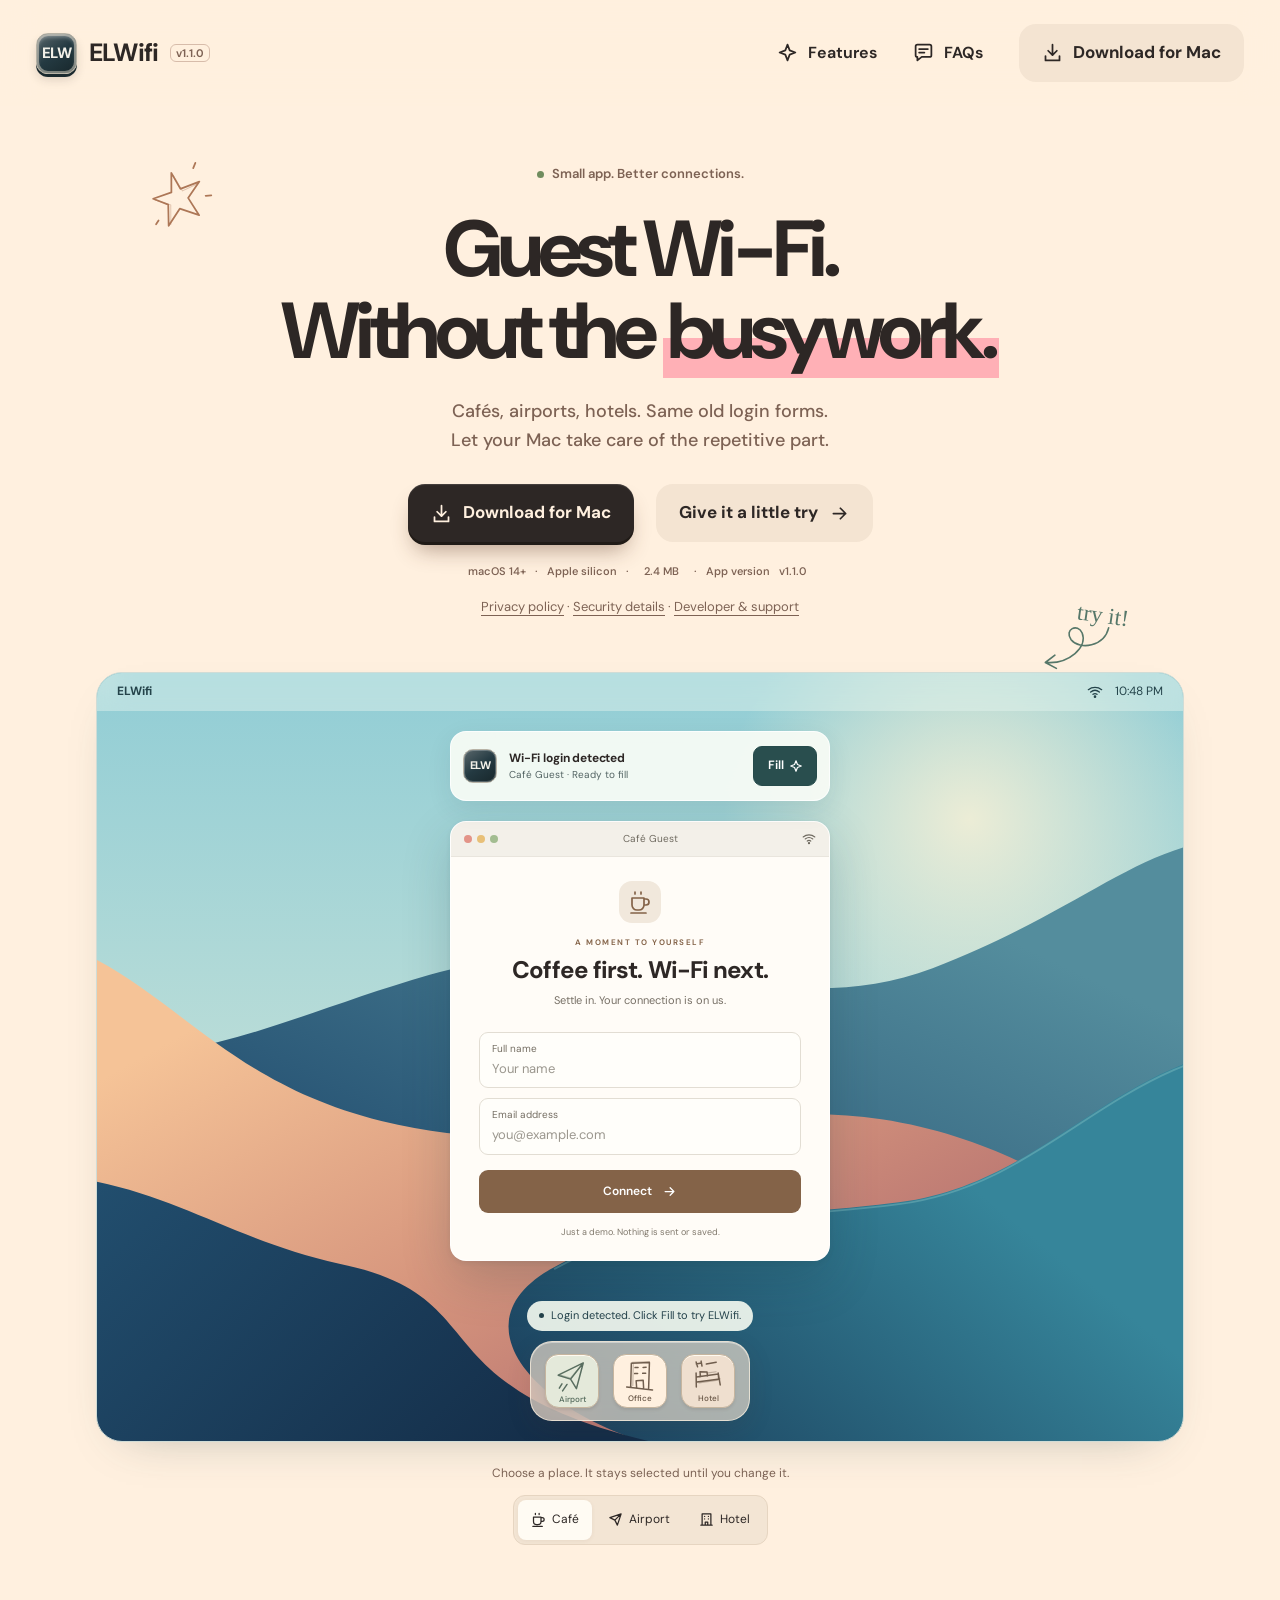
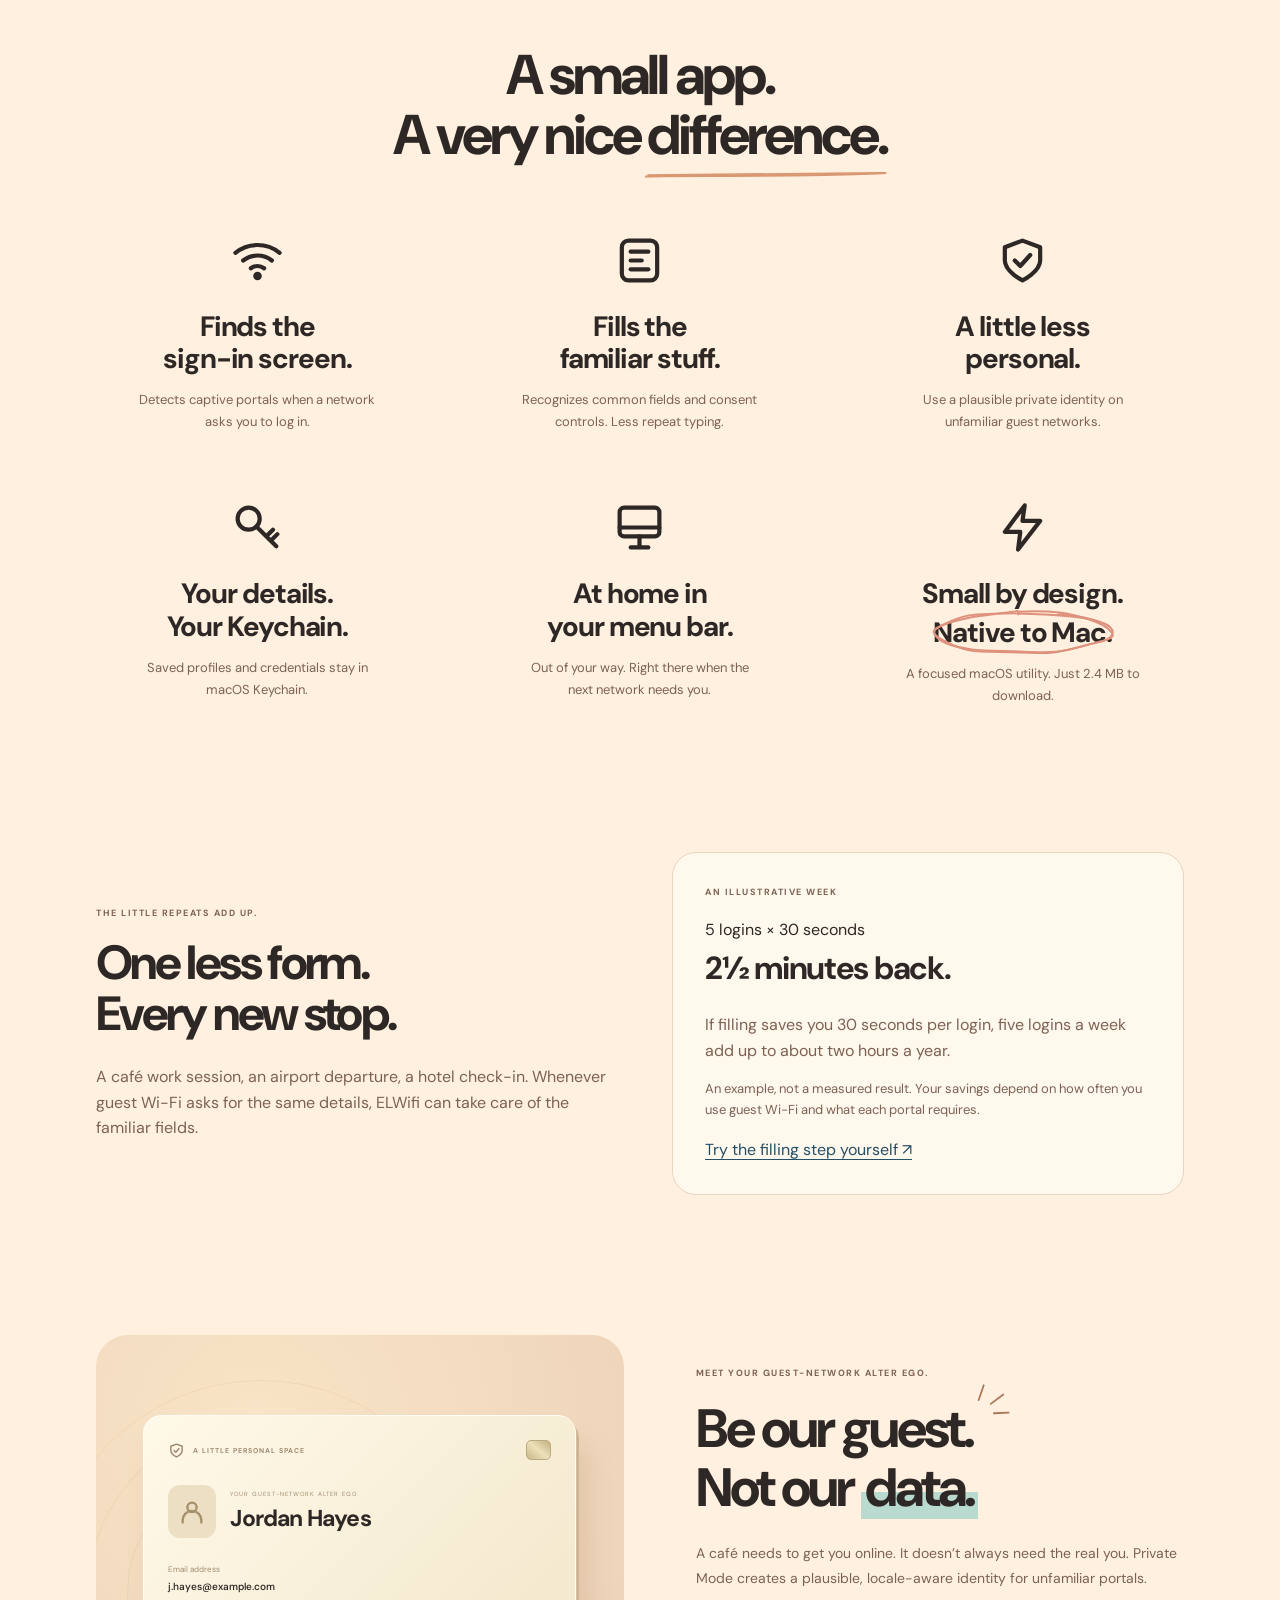
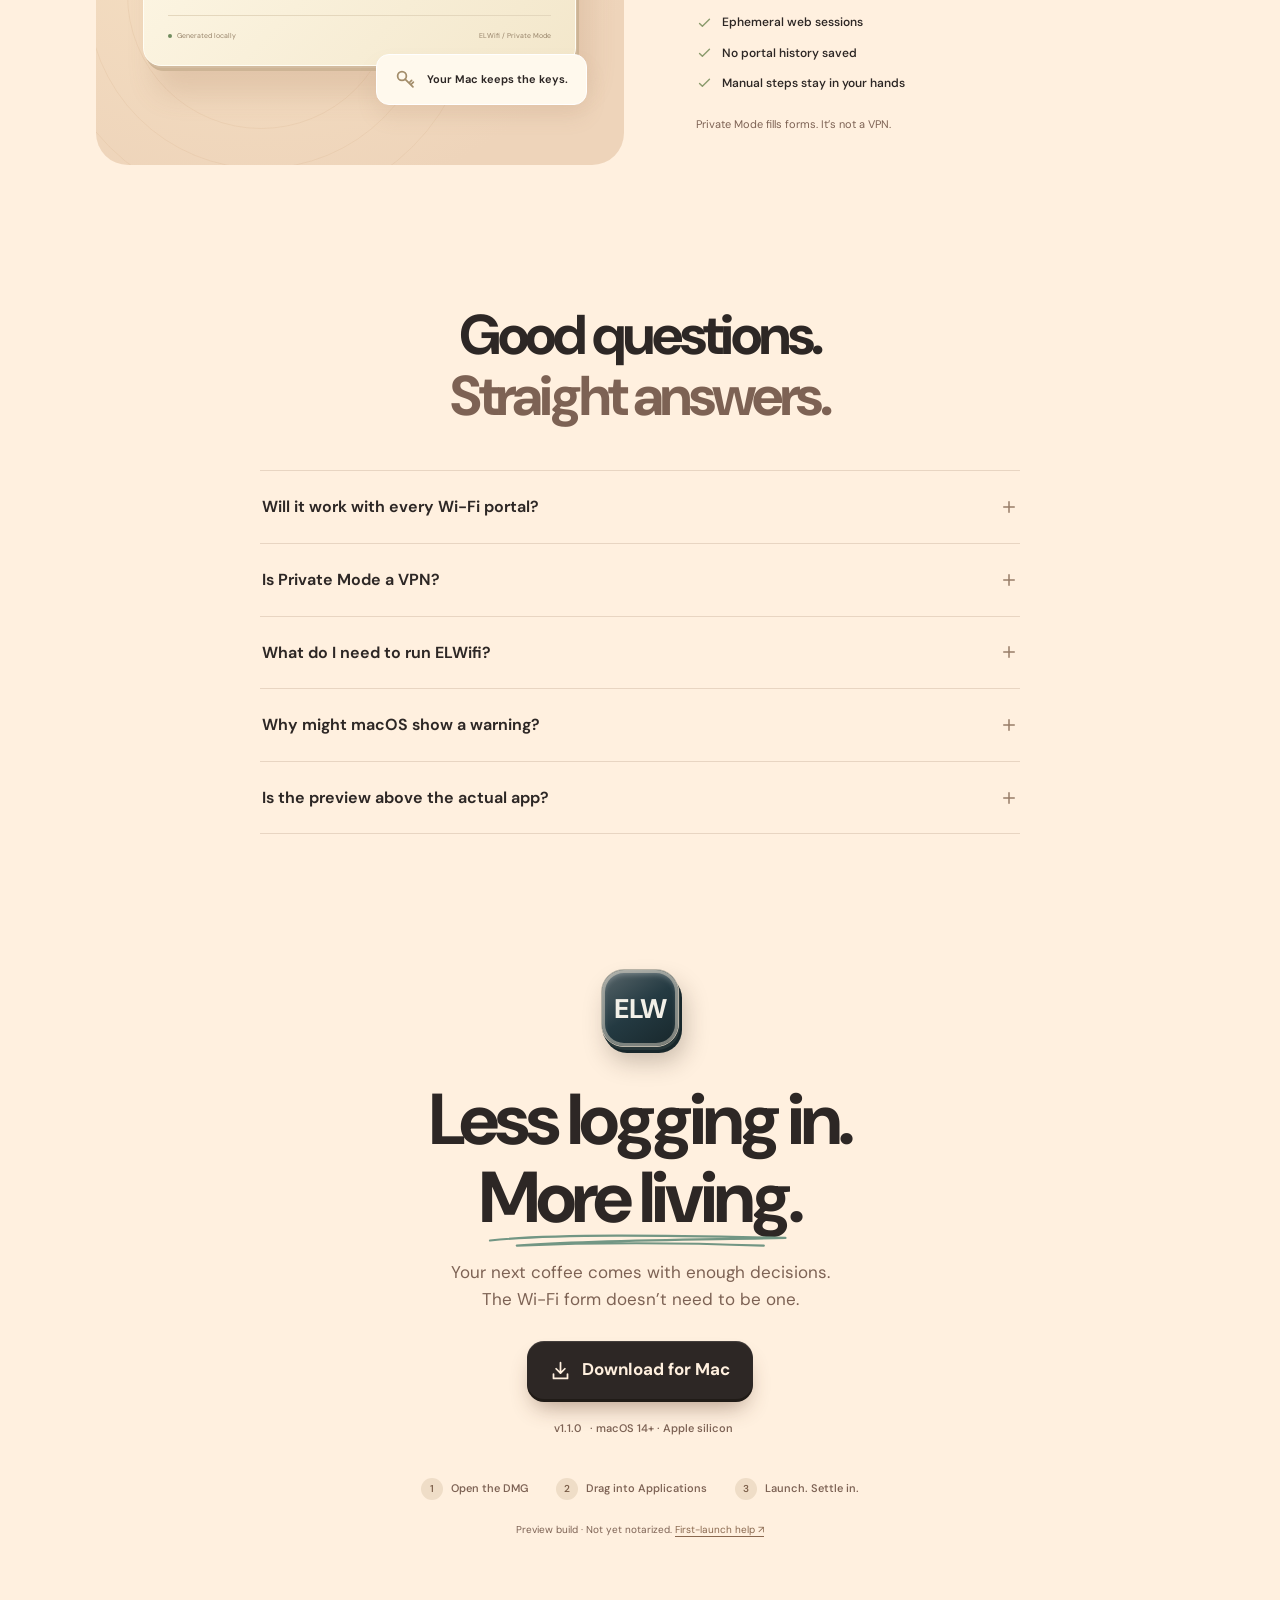
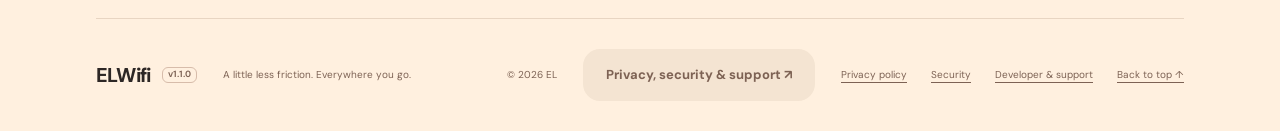
==== commit c7a88316: "Publish ELWifi build 88c1eb1" ====
--- a/elwifi/index.html
+++ b/elwifi/index.html
@@ -169,7 +169,7 @@
           ></a>
         </div>
         <p class="compatibility">
-          macOS 14+ <span>·</span> Apple silicon <span>·</span> <span data-download-size>2.3 MB</span>
+          macOS 14+ <span>·</span> Apple silicon <span>·</span> <span data-download-size>2.4 MB</span>
           <span>·</span> App version <span data-app-version>v1.1.0</span>
         </p>
         <p class="trust-links"><a href="about.html#privacy-policy">Privacy policy</a> · <a href="about.html#security">Security details</a> · <a href="about.html#support">Developer &amp; support</a></p>
@@ -304,7 +304,7 @@
                 >Native to Mac.</span
               >
             </h3>
-            <p>A focused macOS utility. Just <span data-download-size>2.3 MB</span> to download.</p>
+            <p>A focused macOS utility. Just <span data-download-size>2.4 MB</span> to download.</p>
           </article>
         </div>
       </section>
@@ -426,7 +426,7 @@
               </svg>
             </summary>
             <p>
-              An Apple silicon Mac running macOS 14 or later. Download the <span data-download-size>2.3 MB</span> disk image, open it, drag ELWifi into Applications, then launch
+              An Apple silicon Mac running macOS 14 or later. Download the <span data-download-size>2.4 MB</span> disk image, open it, drag ELWifi into Applications, then launch
               the app. You’ll find it in your menu bar.
             </p>
           </details>
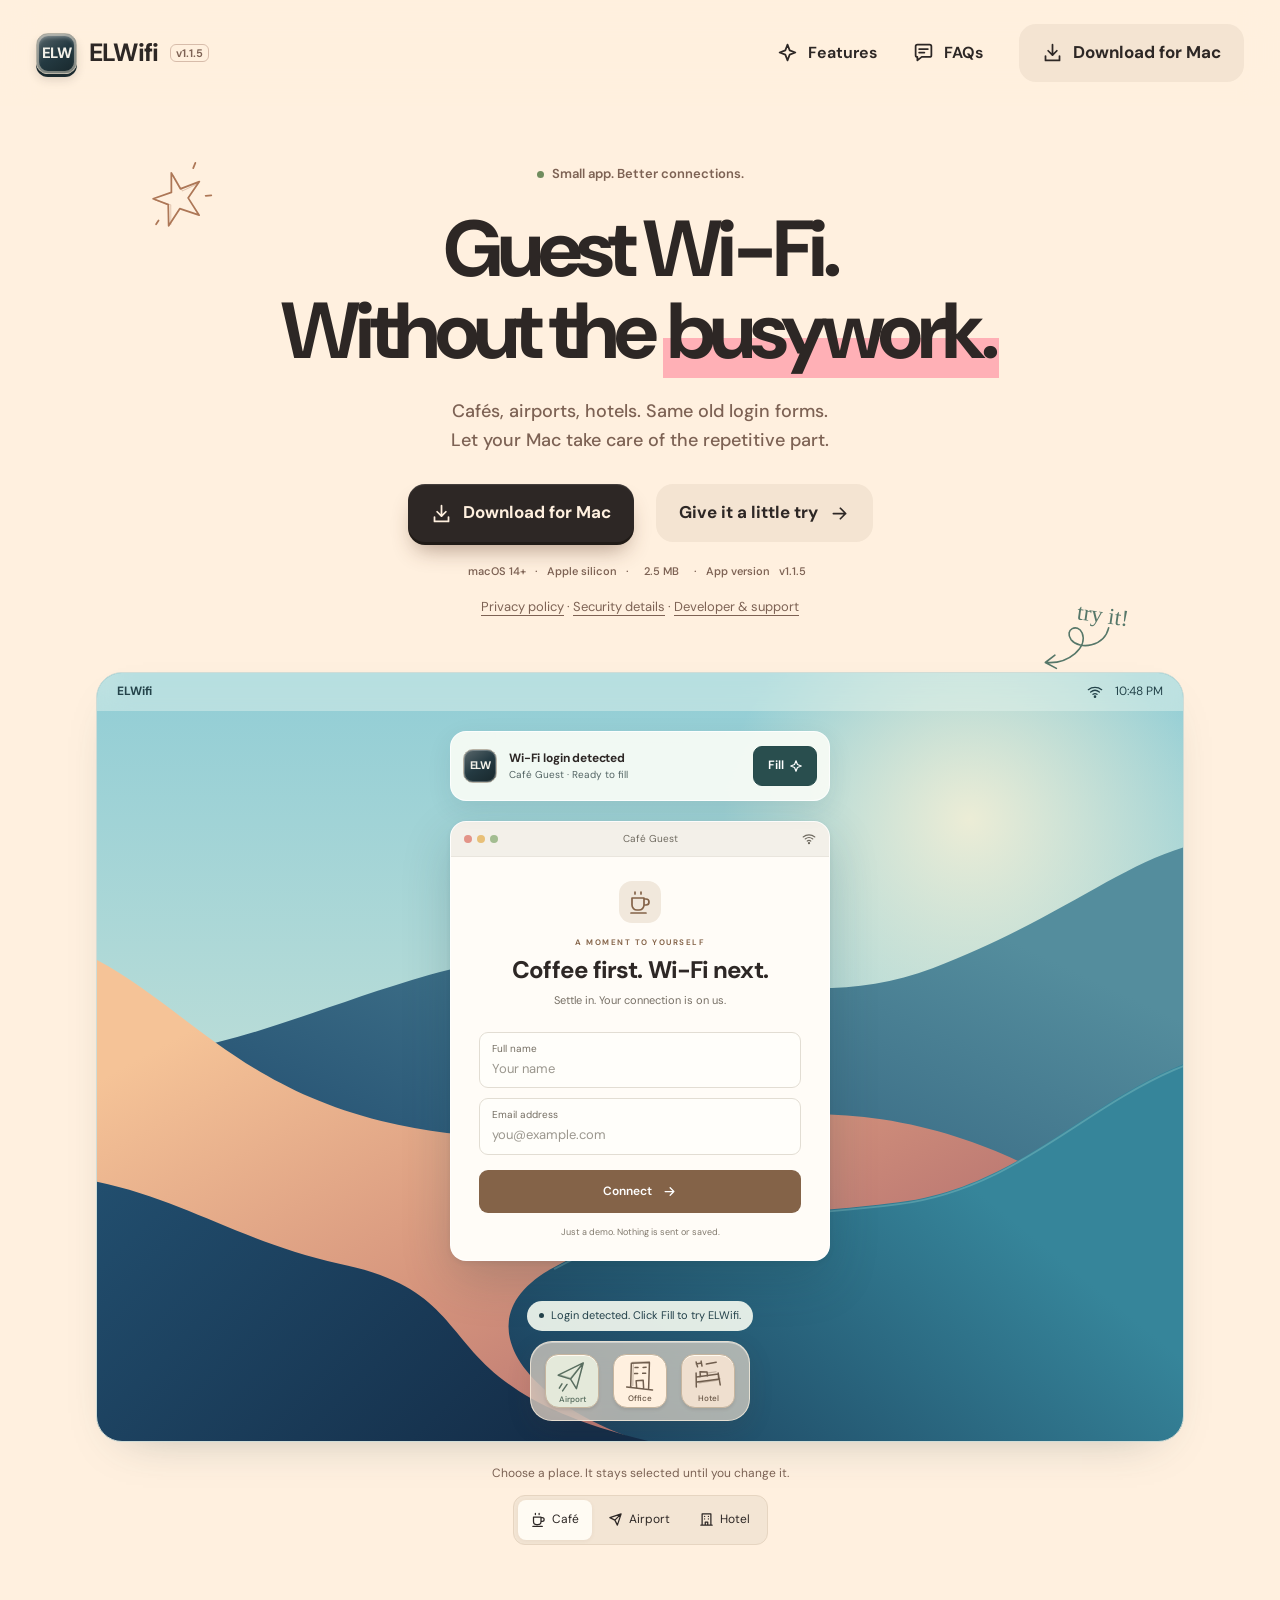
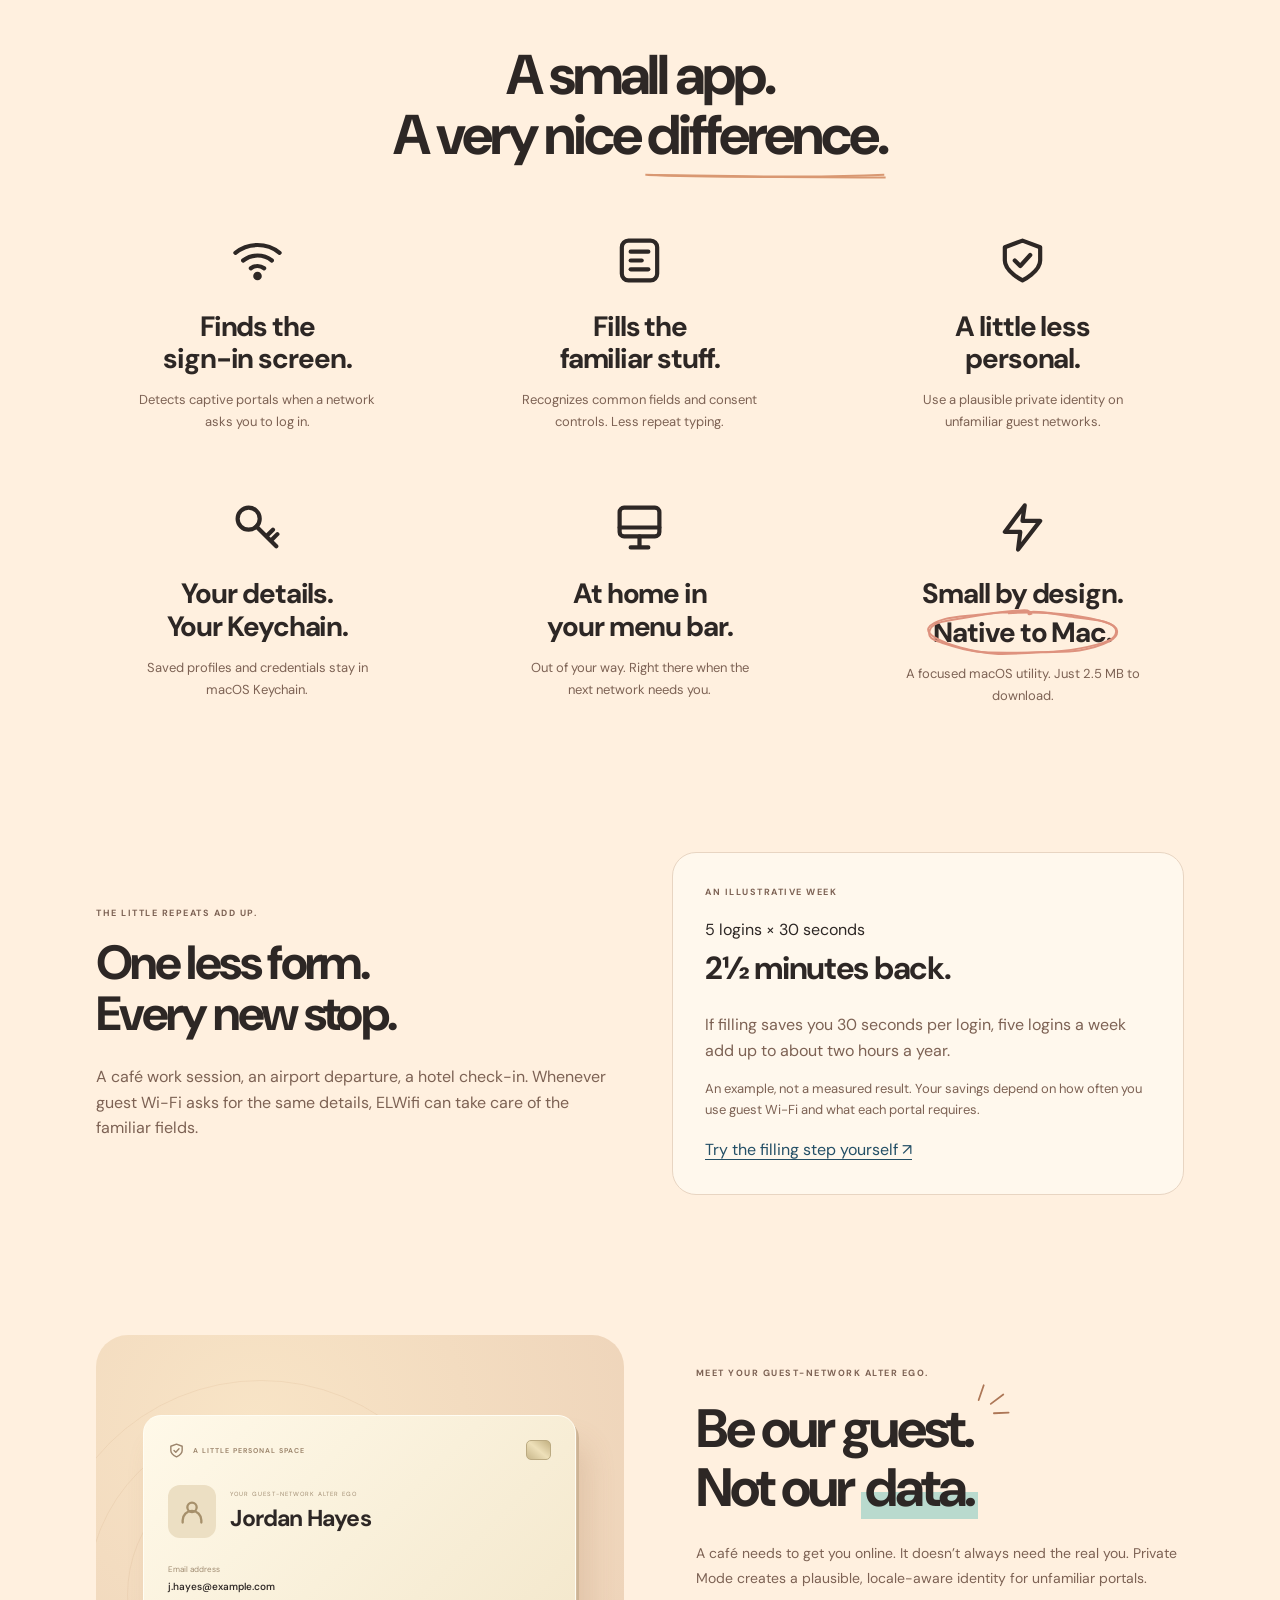
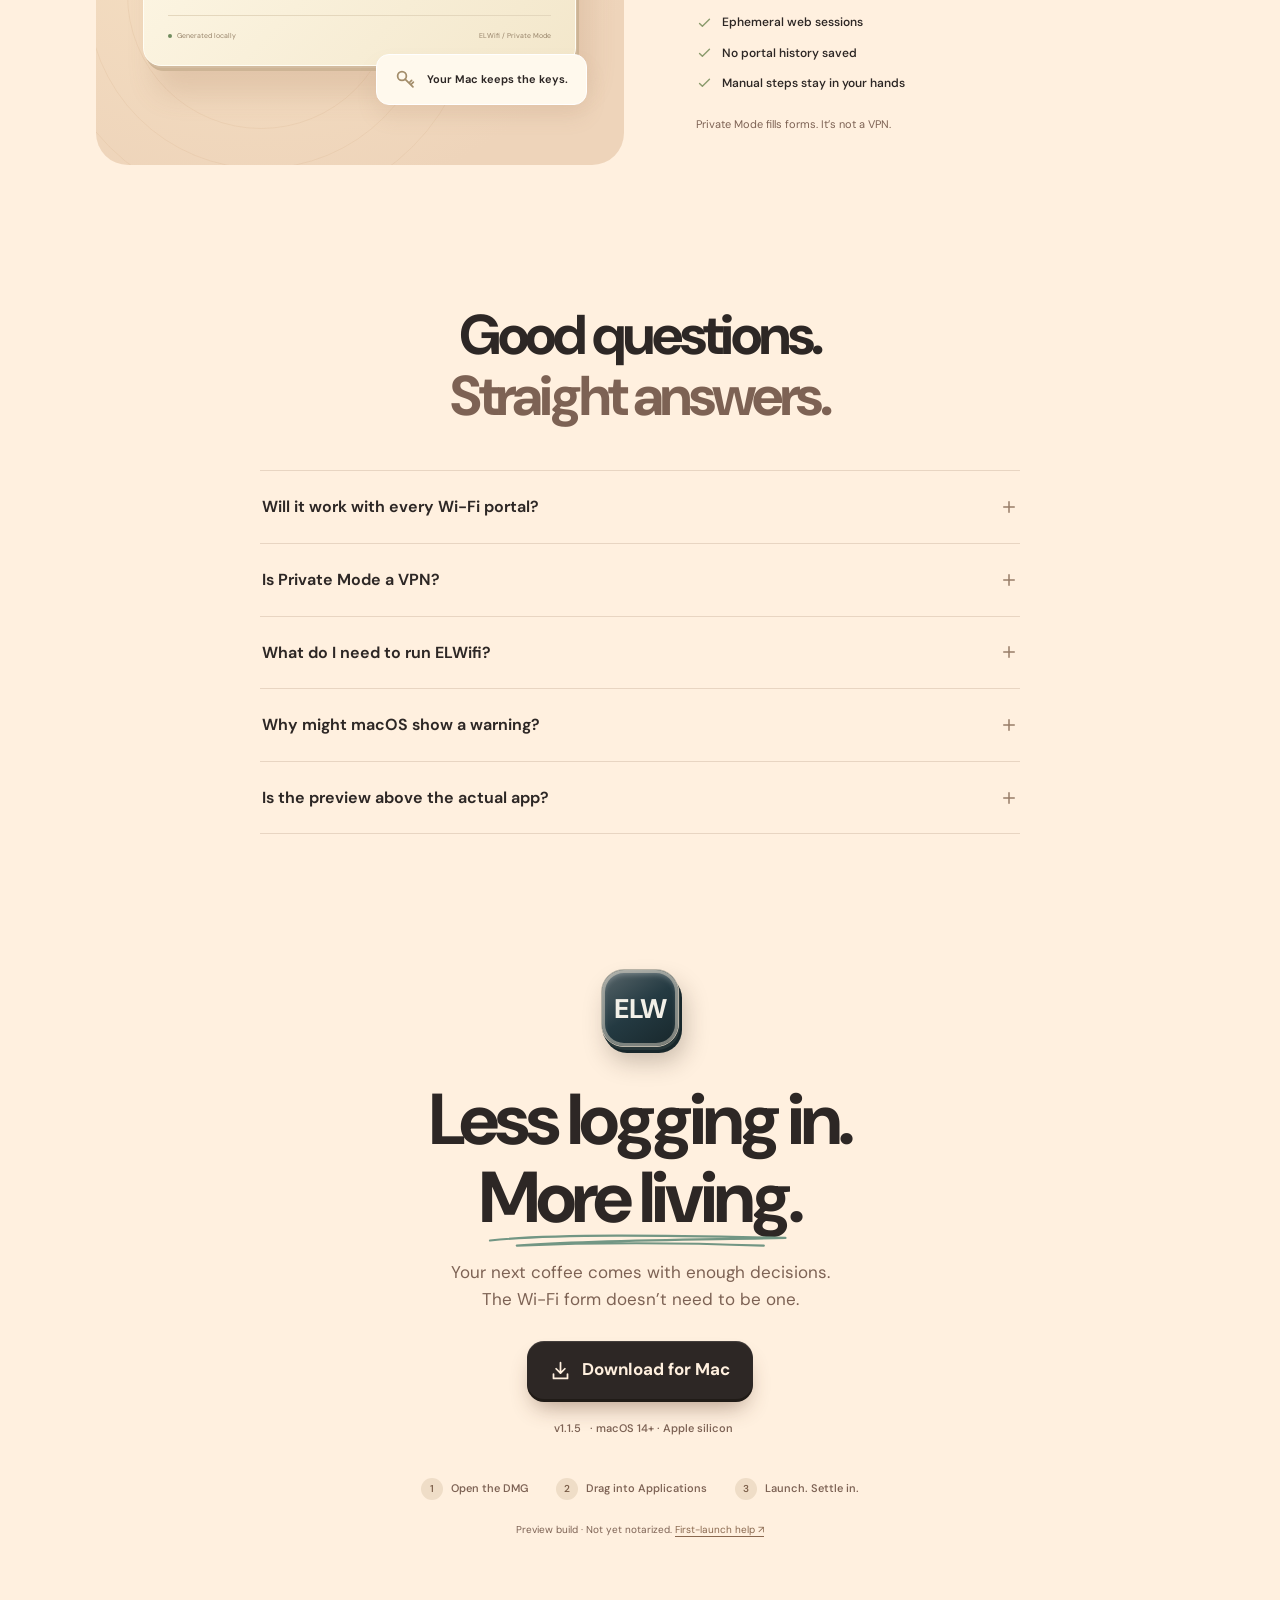
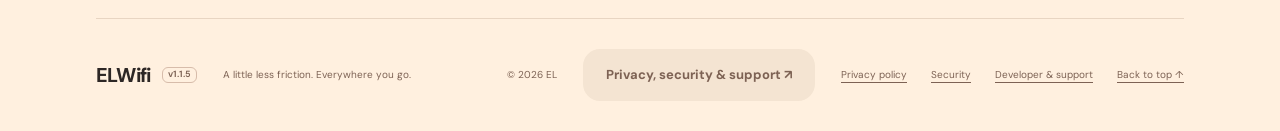
==== commit 62160d9d: "Publish ELWifi build 387500c" ====
--- a/elwifi/index.html
+++ b/elwifi/index.html
@@ -114,7 +114,7 @@
     <header class="site-header">
       <a class="brand" href="#top" aria-label="ELWifi home"
         ><span class="app-icon app-icon-small"
-          ><span class="app-monogram" aria-hidden="true">ELW</span></span>ELWifi <span class="version" data-app-version>v1.1.0</span></a
+          ><span class="app-monogram" aria-hidden="true">ELW</span></span>ELWifi <span class="version" data-app-version>v1.1.5</span></a
       >
       <nav id="main-nav" aria-label="Main navigation">
         <a href="#how"
@@ -169,8 +169,8 @@
           ></a>
         </div>
         <p class="compatibility">
-          macOS 14+ <span>·</span> Apple silicon <span>·</span> <span data-download-size>2.4 MB</span>
-          <span>·</span> App version <span data-app-version>v1.1.0</span>
+          macOS 14+ <span>·</span> Apple silicon <span>·</span> <span data-download-size>2.5 MB</span>
+          <span>·</span> App version <span data-app-version>v1.1.5</span>
         </p>
         <p class="trust-links"><a href="about.html#privacy-policy">Privacy policy</a> · <a href="about.html#security">Security details</a> · <a href="about.html#support">Developer &amp; support</a></p>
       </section>
@@ -304,7 +304,7 @@
                 >Native to Mac.</span
               >
             </h3>
-            <p>A focused macOS utility. Just <span data-download-size>2.4 MB</span> to download.</p>
+            <p>A focused macOS utility. Just <span data-download-size>2.5 MB</span> to download.</p>
           </article>
         </div>
       </section>
@@ -426,7 +426,7 @@
               </svg>
             </summary>
             <p>
-              An Apple silicon Mac running macOS 14 or later. Download the <span data-download-size>2.4 MB</span> disk image, open it, drag ELWifi into Applications, then launch
+              An Apple silicon Mac running macOS 14 or later. Download the <span data-download-size>2.5 MB</span> disk image, open it, drag ELWifi into Applications, then launch
               the app. You’ll find it in your menu bar.
             </p>
           </details>
@@ -478,7 +478,7 @@
           ><svg class="icon" aria-hidden="true"><use href="#i-download" /></svg
           >Download for Mac</a
         >
-        <p class="compatibility"><span data-app-version>v1.1.0</span> · macOS 14+ · Apple silicon</p>
+        <p class="compatibility"><span data-app-version>v1.1.5</span> · macOS 14+ · Apple silicon</p>
         <ol class="install-steps">
           <li><span aria-hidden="true">1</span> Open the DMG</li>
           <li><span aria-hidden="true">2</span> Drag into Applications</li>
@@ -492,7 +492,7 @@
     </main>
     <footer class="wrap">
       <a class="brand" href="#top" aria-label="ELWifi home"
-        >ELWifi <span class="version" data-app-version>v1.1.0</span></a
+        >ELWifi <span class="version" data-app-version>v1.1.5</span></a
       >
       <p>A little less friction. Everywhere you go.</p>
       <span>© 2026 EL</span>
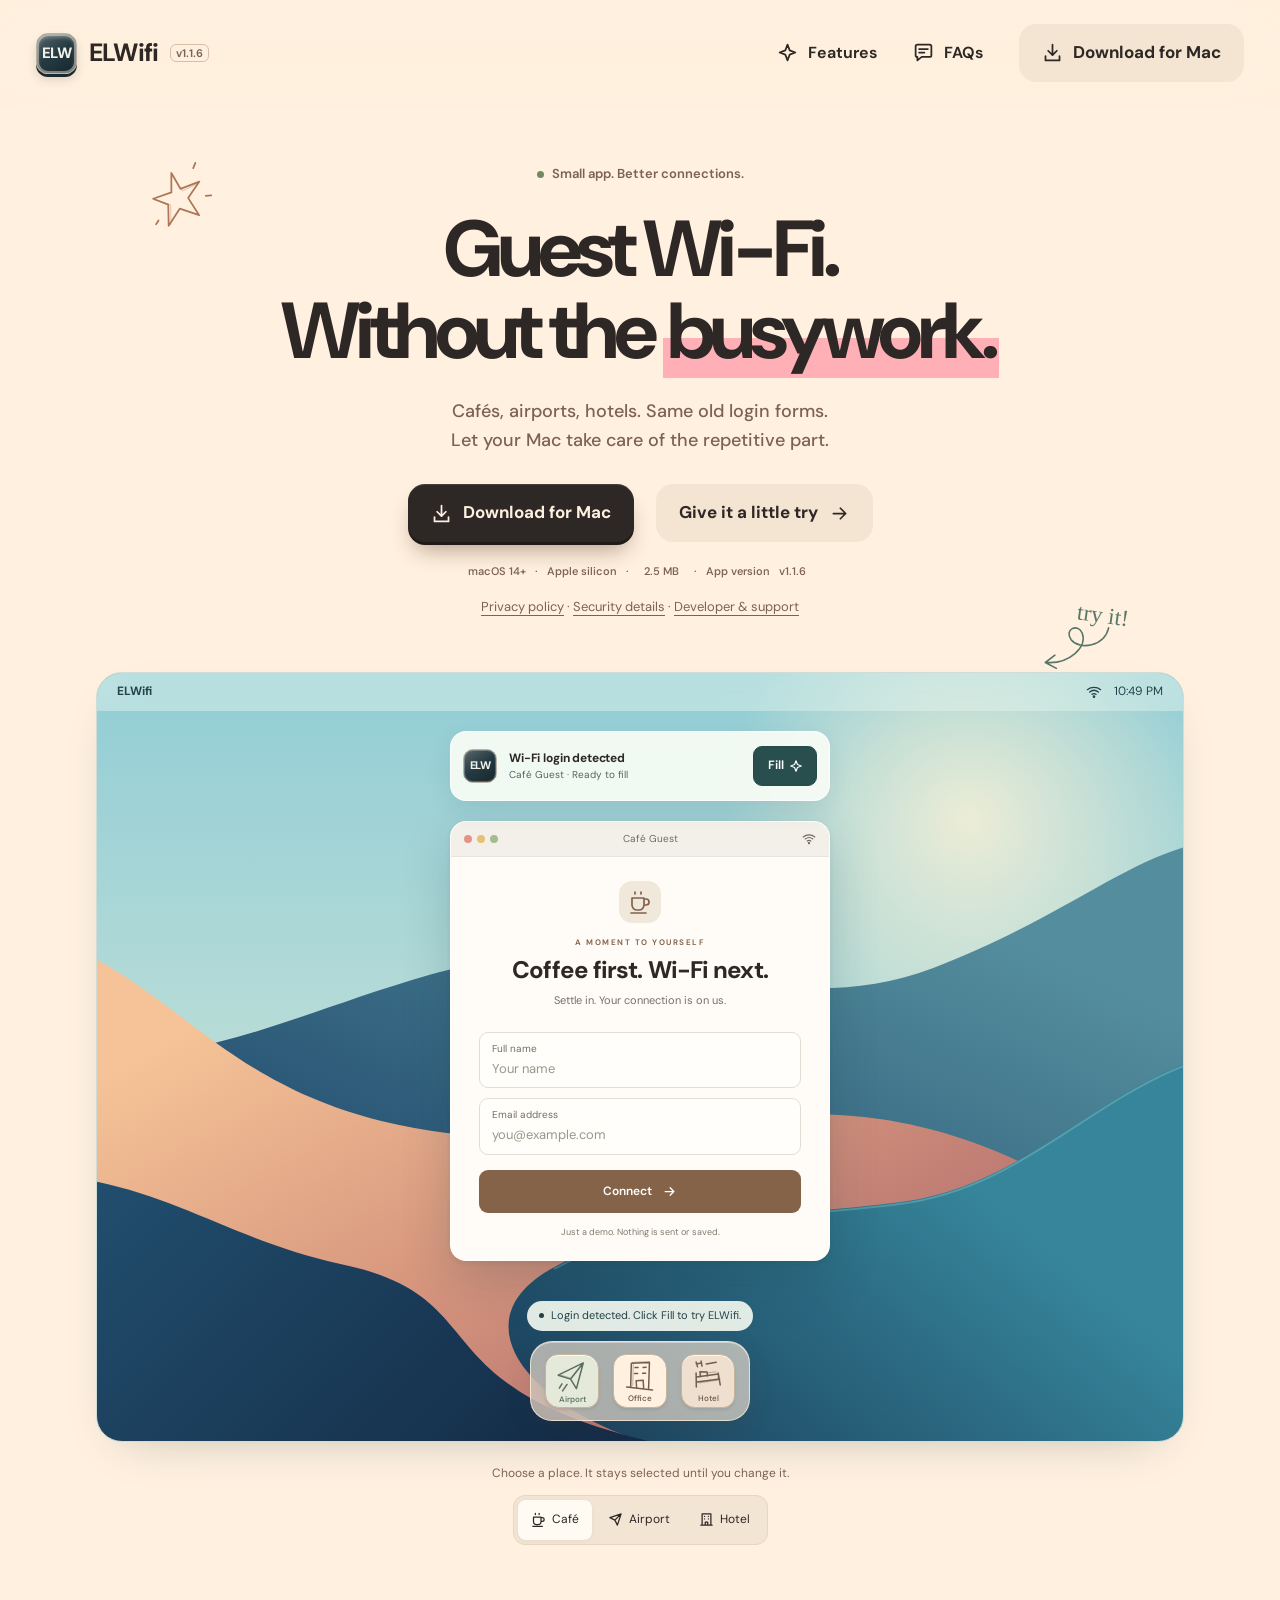
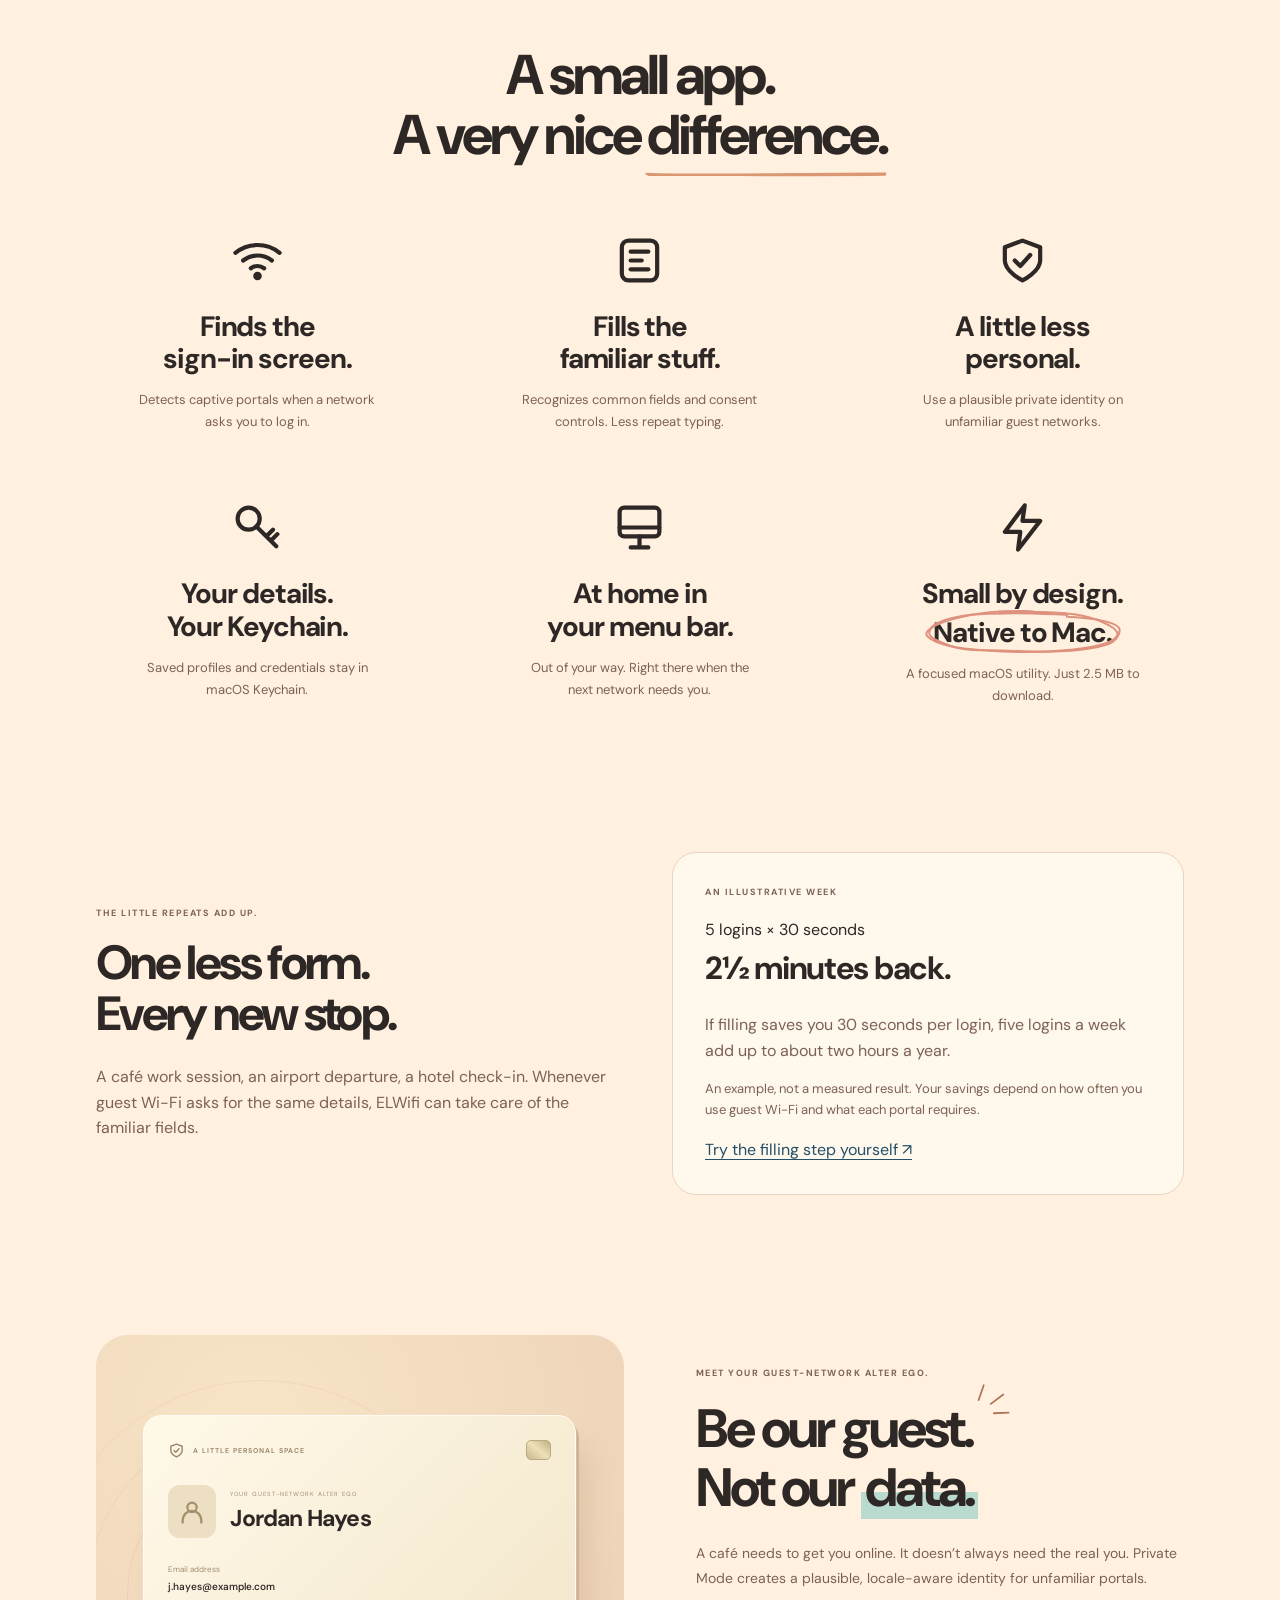
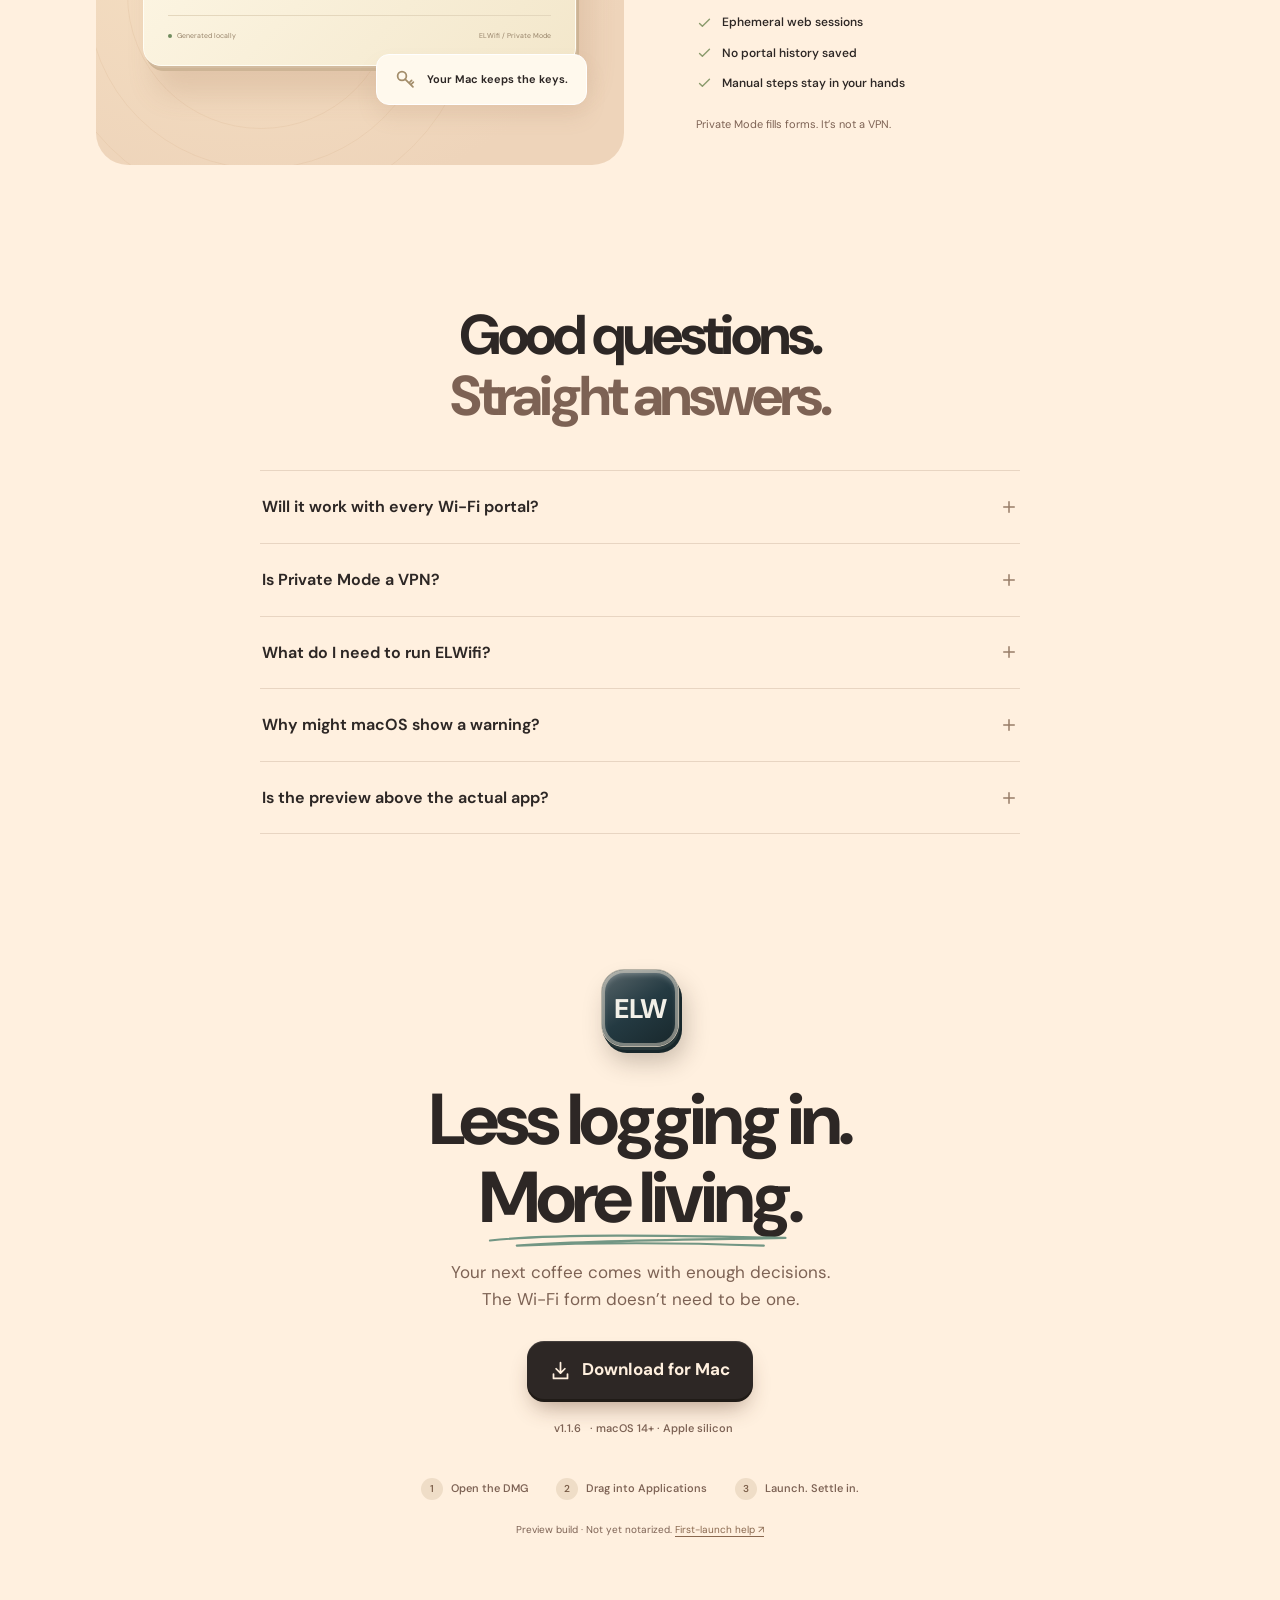
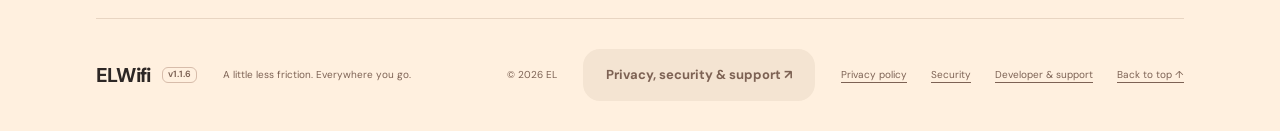
==== commit c8d3b3d7: "Publish ELWifi build b3699ce" ====
--- a/elwifi/index.html
+++ b/elwifi/index.html
@@ -114,7 +114,7 @@
     <header class="site-header">
       <a class="brand" href="#top" aria-label="ELWifi home"
         ><span class="app-icon app-icon-small"
-          ><span class="app-monogram" aria-hidden="true">ELW</span></span>ELWifi <span class="version" data-app-version>v1.1.5</span></a
+          ><span class="app-monogram" aria-hidden="true">ELW</span></span>ELWifi <span class="version" data-app-version>v1.1.6</span></a
       >
       <nav id="main-nav" aria-label="Main navigation">
         <a href="#how"
@@ -170,7 +170,7 @@
         </div>
         <p class="compatibility">
           macOS 14+ <span>·</span> Apple silicon <span>·</span> <span data-download-size>2.5 MB</span>
-          <span>·</span> App version <span data-app-version>v1.1.5</span>
+          <span>·</span> App version <span data-app-version>v1.1.6</span>
         </p>
         <p class="trust-links"><a href="about.html#privacy-policy">Privacy policy</a> · <a href="about.html#security">Security details</a> · <a href="about.html#support">Developer &amp; support</a></p>
       </section>
@@ -478,7 +478,7 @@
           ><svg class="icon" aria-hidden="true"><use href="#i-download" /></svg
           >Download for Mac</a
         >
-        <p class="compatibility"><span data-app-version>v1.1.5</span> · macOS 14+ · Apple silicon</p>
+        <p class="compatibility"><span data-app-version>v1.1.6</span> · macOS 14+ · Apple silicon</p>
         <ol class="install-steps">
           <li><span aria-hidden="true">1</span> Open the DMG</li>
           <li><span aria-hidden="true">2</span> Drag into Applications</li>
@@ -492,7 +492,7 @@
     </main>
     <footer class="wrap">
       <a class="brand" href="#top" aria-label="ELWifi home"
-        >ELWifi <span class="version" data-app-version>v1.1.5</span></a
+        >ELWifi <span class="version" data-app-version>v1.1.6</span></a
       >
       <p>A little less friction. Everywhere you go.</p>
       <span>© 2026 EL</span>
